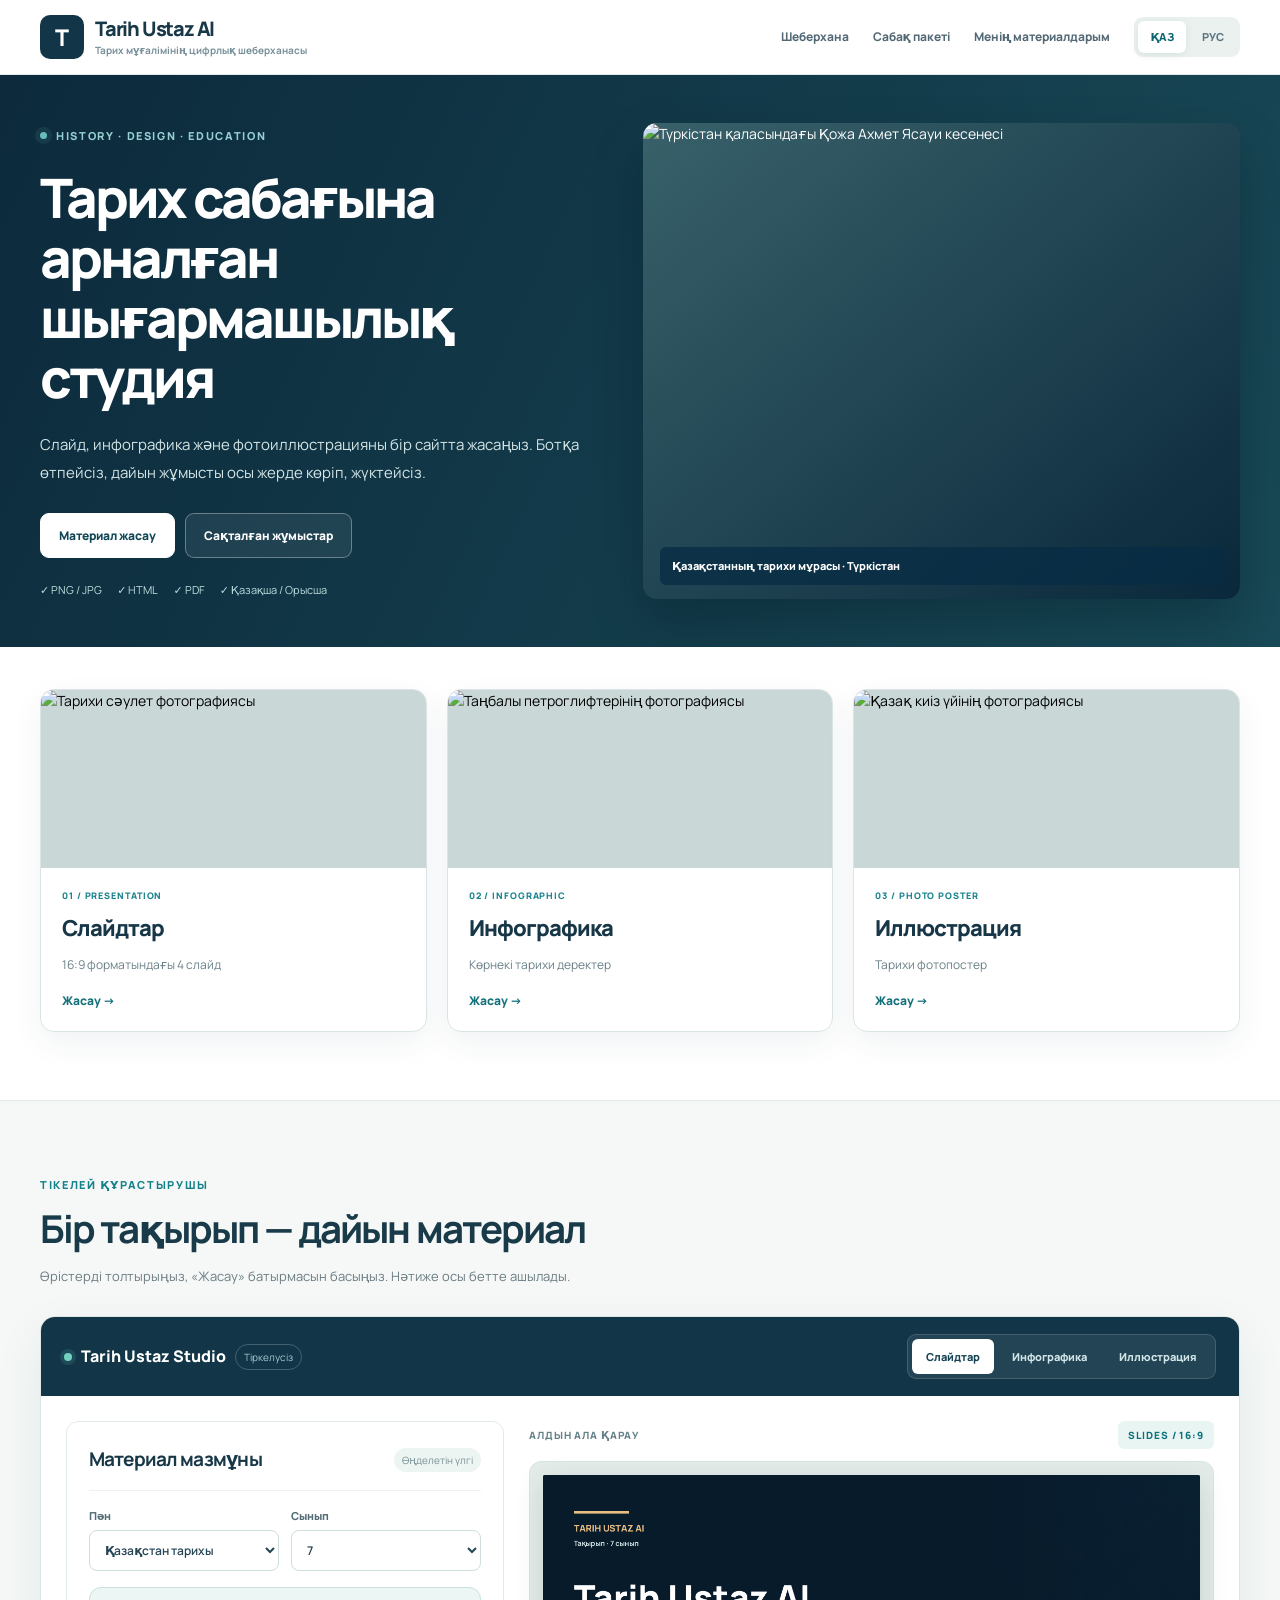
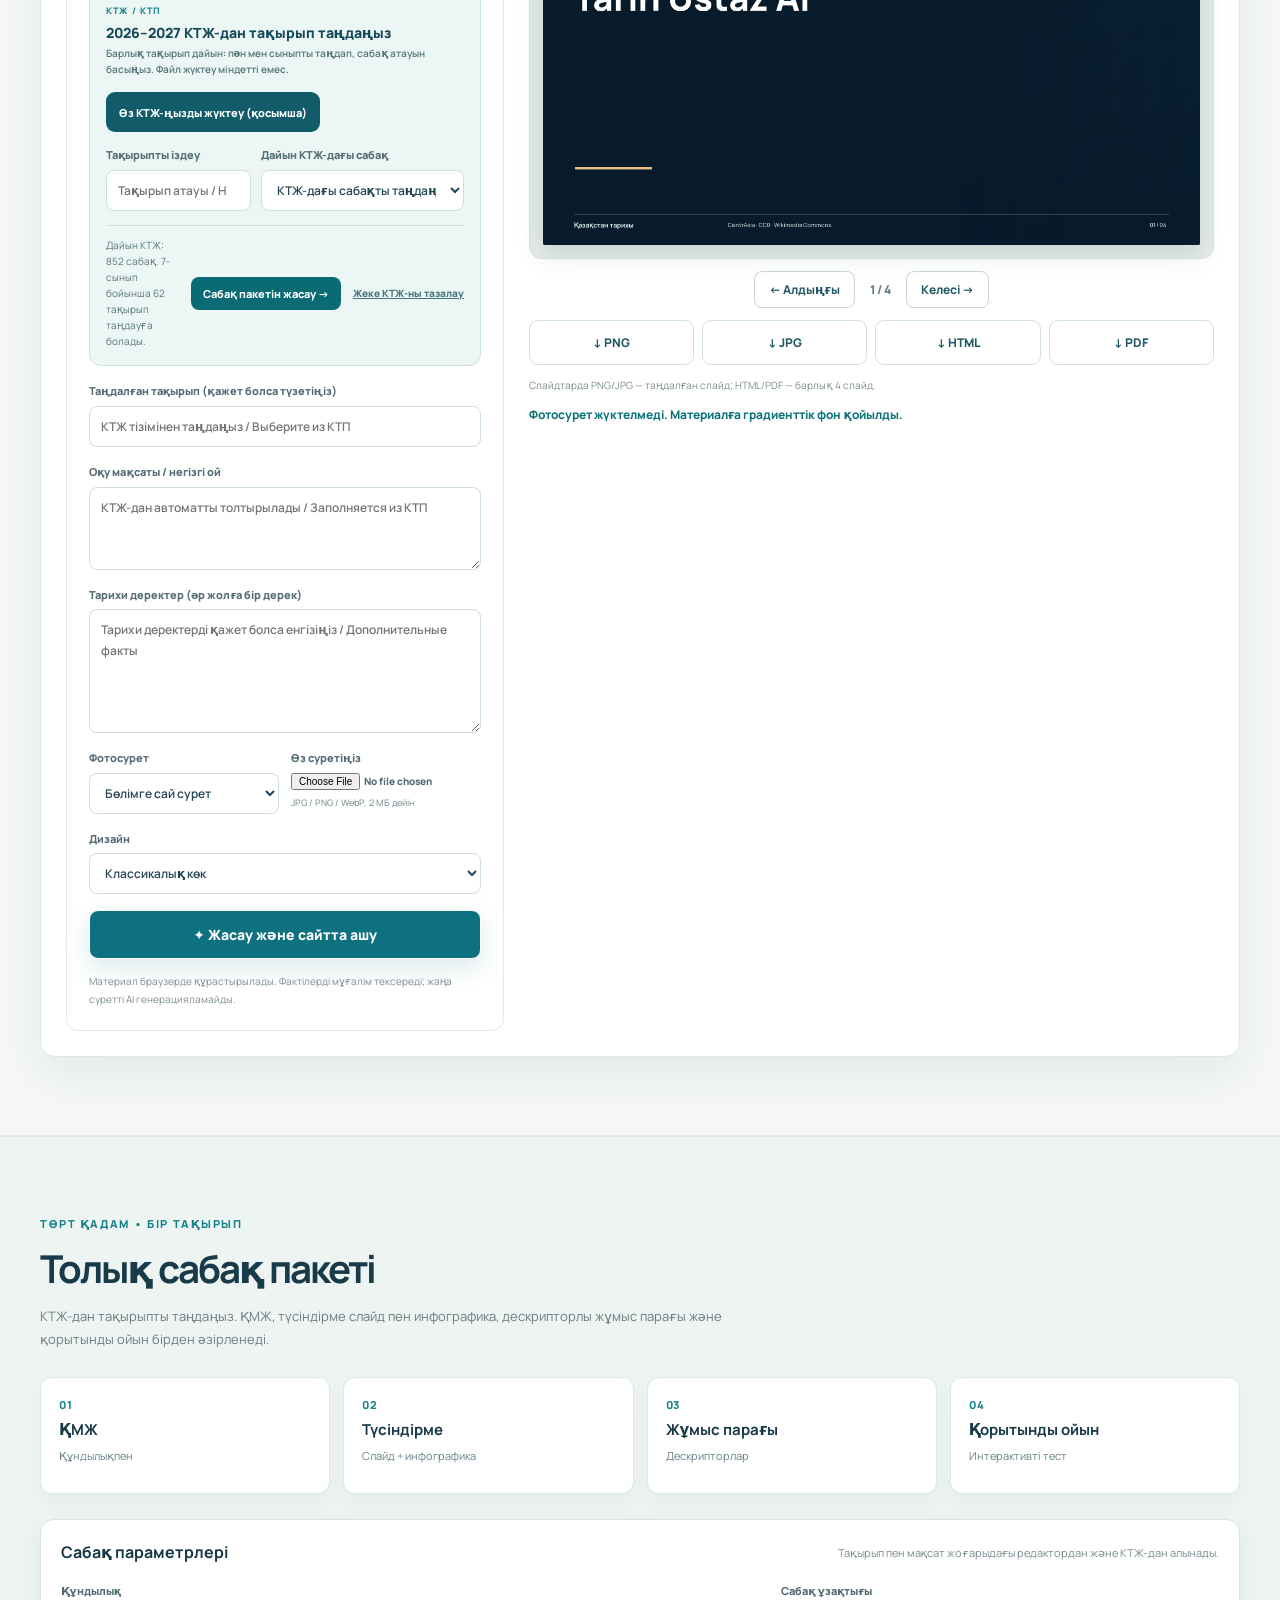
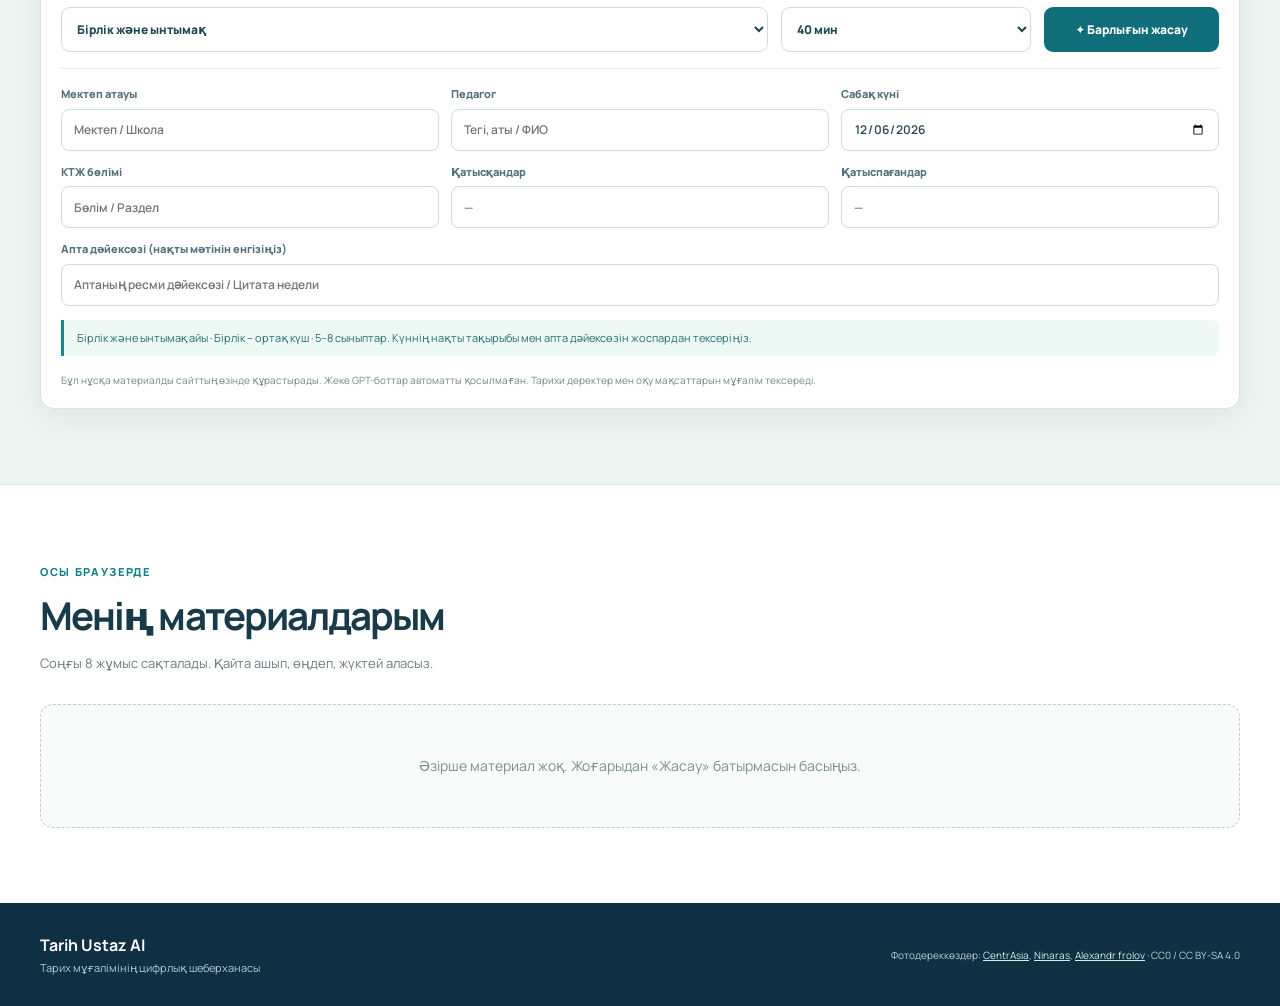
==== index.html @ 3c651a7e "Refresh KTP selector assets and direct lesson package navigation" ====
<!doctype html>
<html lang="kk">
<head>
<meta charset="utf-8">
<meta name="viewport" content="width=device-width, initial-scale=1">
<meta name="theme-color" content="#123448">
<meta name="description" content="Tarih Ustaz AI — тарих мұғаліміне слайд, инфографика және тарихи фотоиллюстрацияны сайтта жасап, PNG, JPG, HTML және PDF форматында сақтауға арналған шеберхана.">
<title>Tarih Ustaz AI | Цифрлық шеберхана</title>
<link rel="stylesheet" href="app.css?v=20261123b"><link rel="stylesheet" href="ktp.css?v=20261123final1"><link rel="stylesheet" href="package.css?v=20261123final1">
<script src="app.js?v=20261123catalog2" defer></script><script src="ktp.js?v=20261123catalog3" defer></script><script src="lesson-package.js?v=20261123final1" defer></script>
</head>
<body>
<header class="site-header">
 <div class="shell header-inner">
  <a href="#home" class="brand" aria-label="Tarih Ustaz AI"><span class="brand-symbol">T</span><span><strong>Tarih Ustaz AI</strong><small data-kk="Тарих мұғалімінің цифрлық шеберханасы" data-ru="Цифровая мастерская учителя истории">Тарих мұғалімінің цифрлық шеберханасы</small></span></a>
  <nav class="main-nav" aria-label="Сайт мәзірі">
   <a href="#studio" data-kk="Шеберхана" data-ru="Мастерская">Шеберхана</a><a href="#lessonPackage" data-kk="Сабақ пакеті" data-ru="Комплект урока">Сабақ пакеті</a>
   <a href="#library" data-kk="Менің материалдарым" data-ru="Мои материалы">Менің материалдарым</a>
  </nav>
  <div class="language-switch" aria-label="Тіл таңдау">
   <button type="button" data-lang="kk" class="active" aria-pressed="true">ҚАЗ</button>
   <button type="button" data-lang="ru" aria-pressed="false">РУС</button>
  </div>
 </div>
</header>
<main id="home">
 <section class="hero">
  <div class="shell hero-layout">
   <div class="hero-copy">
    <span class="eyebrow"><span class="small-dot"></span> HISTORY · DESIGN · EDUCATION</span>
    <h1 data-kk="Тарих сабағына арналған шығармашылық студия" data-ru="Творческая студия для уроков истории">Тарих сабағына арналған шығармашылық студия</h1>
    <p data-kk="Слайд, инфографика және фотоиллюстрацияны бір сайтта жасаңыз. Ботқа өтпейсіз, дайын жұмысты осы жерде көріп, жүктейсіз." data-ru="Создавайте слайды, инфографику и фотоиллюстрации на одном сайте. Без перехода к ботам: предпросмотр и скачивание здесь же.">Слайд, инфографика және фотоиллюстрацияны бір сайтта жасаңыз. Ботқа өтпейсіз, дайын жұмысты осы жерде көріп, жүктейсіз.</p>
    <div class="hero-buttons">
      <a href="#studio" class="button button-primary" data-kk="Материал жасау" data-ru="Создать материал">Материал жасау</a>
      <a href="#library" class="button button-quiet" data-kk="Сақталған жұмыстар" data-ru="Сохранённые работы">Сақталған жұмыстар</a>
    </div>
    <div class="feature-line"><span>✓ PNG / JPG</span><span>✓ HTML</span><span>✓ PDF</span><span data-kk="✓ Қазақша / Орысша" data-ru="✓ Казахский / Русский">✓ Қазақша / Орысша</span></div>
   </div>
   <figure class="hero-photo">
    <img src="https://upload.wikimedia.org/wikipedia/commons/c/ca/Ahmet_yasawi.jpg" alt="Түркістан қаласындағы Қожа Ахмет Ясауи кесенесі" loading="eager">
    <figcaption data-kk="Қазақстанның тарихи мұрасы · Түркістан" data-ru="Историческое наследие Казахстана · Туркестан">Қазақстанның тарихи мұрасы · Түркістан</figcaption>
   </figure>
  </div>
 </section>
 <section class="shell features" aria-label="Құралдар">
  <button class="feature-card" type="button" data-jump="slides">
   <img src="https://upload.wikimedia.org/wikipedia/commons/c/ca/Ahmet_yasawi.jpg" alt="Тарихи сәулет фотографиясы">
   <span class="feature-body"><span class="feature-icon">01 / PRESENTATION</span><strong data-kk="Слайдтар" data-ru="Слайды">Слайдтар</strong><span data-kk="16:9 форматындағы 4 слайд" data-ru="4 слайда формата 16:9">16:9 форматындағы 4 слайд</span><em data-kk="Жасау →" data-ru="Создать →">Жасау →</em></span>
  </button>
  <button class="feature-card" type="button" data-jump="info">
   <img src="https://thumb.wikimedia.org/wikipedia/commons/thumb/6/61/Petroglyphs_in_Tamgaly%2C_Kazakhstan_01.jpg/960px-Petroglyphs_in_Tamgaly%2C_Kazakhstan_01.jpg" alt="Таңбалы петроглифтерінің фотографиясы" loading="lazy">
   <span class="feature-body"><span class="feature-icon">02 / INFOGRAPHIC</span><strong data-kk="Инфографика" data-ru="Инфографика">Инфографика</strong><span data-kk="Көрнекі тарихи деректер" data-ru="Визуализация исторических фактов">Көрнекі тарихи деректер</span><em data-kk="Жасау →" data-ru="Создать →">Жасау →</em></span>
  </button>
  <button class="feature-card" type="button" data-jump="illustration">
   <img src="https://upload.wikimedia.org/wikipedia/commons/f/f7/%D0%9A%D0%B0%D0%B7%D0%B0%D1%85%D1%81%D0%BA%D0%B0%D1%8F_%D1%8E%D1%80%D1%82%D0%B0.jpg" alt="Қазақ киіз үйінің фотографиясы" loading="lazy">
   <span class="feature-body"><span class="feature-icon">03 / PHOTO POSTER</span><strong data-kk="Иллюстрация" data-ru="Иллюстрация">Иллюстрация</strong><span data-kk="Тарихи фотопостер" data-ru="Исторический фотопостер">Тарихи фотопостер</span><em data-kk="Жасау →" data-ru="Создать →">Жасау →</em></span>
  </button>
 </section>
 <section class="studio-section" id="studio">
  <div class="shell">
   <div class="section-intro"><span class="eyebrow dark" data-kk="ТІКЕЛЕЙ ҚҰРАСТЫРУШЫ" data-ru="ВСТРОЕННЫЙ РЕДАКТОР">ТІКЕЛЕЙ ҚҰРАСТЫРУШЫ</span><h2 data-kk="Бір тақырып — дайын материал" data-ru="Одна тема — готовый материал">Бір тақырып — дайын материал</h2><p data-kk="Өрістерді толтырыңыз, «Жасау» батырмасын басыңыз. Нәтиже осы бетте ашылады." data-ru="Заполните поля и нажмите «Создать». Результат откроется на этой странице.">Өрістерді толтырыңыз, «Жасау» батырмасын басыңыз. Нәтиже осы бетте ашылады.</p></div>
   <div class="studio-window">
    <div class="studio-top">
      <div class="studio-top-title"><span class="live-indicator"></span><strong>Tarih Ustaz Studio</strong><span data-kk="Тіркелусіз" data-ru="Без регистрации">Тіркелусіз</span></div>
      <div class="mode-switch" role="tablist" aria-label="Материал түрі">
       <button type="button" role="tab" aria-selected="true" data-mode="slides" data-kk="Слайдтар" data-ru="Слайды">Слайдтар</button>
       <button type="button" role="tab" aria-selected="false" data-mode="info" data-kk="Инфографика" data-ru="Инфографика">Инфографика</button>
       <button type="button" role="tab" aria-selected="false" data-mode="illustration" data-kk="Иллюстрация" data-ru="Иллюстрация">Иллюстрация</button>
      </div>
    </div>
    <div class="studio-body">
      <form id="editorForm" class="editor-fields" novalidate>
       <div class="editor-section-top"><h3 data-kk="Материал мазмұны" data-ru="Содержание материала">Материал мазмұны</h3><span data-kk="Өңделетін үлгі" data-ru="Редактируемый шаблон">Өңделетін үлгі</span></div>
       <div class="field-pair">
        <label><span data-kk="Пән" data-ru="Предмет">Пән</span><select id="subjectInput"><option value="kaz" data-kk="Қазақстан тарихы" data-ru="История Казахстана">Қазақстан тарихы</option><option value="world" data-kk="Дүниежүзі тарихы" data-ru="Всемирная история">Дүниежүзі тарихы</option>
<option value="law" data-kk="Құқық негіздері" data-ru="Основы права">Құқық негіздері</option>
<option value="constitution" data-kk="Конституция негіздері" data-ru="Основы Конституции">Конституция негіздері</option>
<option value="order" data-kk="Заң және тәртіп" data-ru="Закон и порядок">Заң және тәртіп</option></select></label>
        <label><span data-kk="Сынып" data-ru="Класс">Сынып</span><select id="gradeInput"><option>5</option><option>6</option><option selected>7</option><option>8</option><option>9</option><option>10</option><option>11</option></select></label>
       </div>
       <div class="ktp-import" id="ktpImport">
        <div class="ktp-heading">
         <div><span class="ktp-kicker" data-kk="КТЖ / КТП" data-ru="КТП / КТЖ">КТЖ / КТП</span>
         <strong data-kk="2026–2027 КТЖ-дан тақырып таңдаңыз" data-ru="Выберите тему из КТП 2026–2027">2026–2027 КТЖ-дан тақырып таңдаңыз</strong>
         <small data-kk="Барлық тақырып дайын: пән мен сыныпты таңдап, сабақ атауын басыңыз. Файл жүктеу міндетті емес." data-ru="Все темы уже загружены: выберите предмет, класс и урок. Загружать файл не нужно.">Барлық тақырып дайын: пән мен сыныпты таңдап, сабақ атауын басыңыз. Файл жүктеу міндетті емес.</small></div>
         <label class="ktp-file"><span data-kk="Өз КТЖ-ңызды жүктеу (қосымша)" data-ru="Загрузить свой КТП (дополнительно)">Өз КТЖ-ңызды жүктеу (қосымша)</span><input id="ktpFileInput" type="file" accept=".docx,.xlsx,.xls,.csv,.tsv" multiple></label>
        </div>
        <div class="ktp-controls">
         <label><span data-kk="Тақырыпты іздеу" data-ru="Поиск темы">Тақырыпты іздеу</span><input type="search" id="ktpSearch" placeholder="Тақырып атауы / Название темы" autocomplete="off"></label>
         <label><span data-kk="Дайын КТЖ-дағы сабақ" data-ru="Урок из готового КТП">Дайын КТЖ-дағы сабақ</span><select id="ktpTopicSelect" disabled><option data-kk="Сабақтар жүктелуде..." data-ru="Загрузка уроков...">Сабақтар жүктелуде...</option></select></label>
        </div>
        <div class="ktp-foot"><span id="ktpStatus" role="status" aria-live="polite" data-kk="Дайын тақырыптар ашылуда. Өз КТЖ файлын тек қажет болса қосыңыз." data-ru="Загрузка готовых тем. Свой файл КТП добавляйте только при необходимости.">Дайын тақырыптар ашылуда. Өз КТЖ файлын тек қажет болса қосыңыз.</span><a class="ktp-go-package" href="#lessonPackage" data-kk="Сабақ пакетін жасау →" data-ru="Создать комплект урока →">Сабақ пакетін жасау →</a><button type="button" id="ktpClear" class="ktp-clear" data-kk="Жеке КТЖ-ны тазалау" data-ru="Удалить свой КТП">Жеке КТЖ-ны тазалау</button></div>
       </div>
       <label><span data-kk="Таңдалған тақырып (қажет болса түзетіңіз)" data-ru="Выбранная тема (при необходимости измените)">Таңдалған тақырып (қажет болса түзетіңіз)</span><input id="topicInput" maxlength="300" placeholder="КТЖ тізімінен таңдаңыз / Выберите из КТП" required></label>
       
       <label><span data-kk="Оқу мақсаты / негізгі ой" data-ru="Цель урока / основная мысль">Оқу мақсаты / негізгі ой</span><textarea id="goalInput" rows="3" maxlength="1500" placeholder="КТЖ-дан автоматты толтырылады / Заполняется из КТП"></textarea></label>
       <label><span data-kk="Тарихи деректер (әр жолға бір дерек)" data-ru="Исторические факты (по одному в строке)">Тарихи деректер (әр жолға бір дерек)</span><textarea id="factsInput" rows="5" maxlength="1500" placeholder="Тарихи деректерді қажет болса енгізіңіз / Дополнительные факты"></textarea></label>
       <div class="field-pair">
        <label><span data-kk="Фотосурет" data-ru="Фотография">Фотосурет</span><select id="imageSelect"><option value="auto" data-kk="Бөлімге сай сурет" data-ru="По типу материала">Бөлімге сай сурет</option><option value="arch" data-kk="Түркістан кесенесі" data-ru="Мавзолей в Туркестане">Түркістан кесенесі</option><option value="rock" data-kk="Таңбалы петроглифтері" data-ru="Петроглифы Тамгалы">Таңбалы петроглифтері</option><option value="yurt" data-kk="Қазақ киіз үйі" data-ru="Казахская юрта">Қазақ киіз үйі</option></select></label>
        <label class="file-label"><span data-kk="Өз суретіңіз" data-ru="Своё изображение">Өз суретіңіз</span><input id="uploadInput" type="file" accept="image/jpeg,image/png,image/webp" aria-label="Фото жүктеу"><small data-kk="JPG / PNG / WebP, 2 МБ дейін" data-ru="JPG / PNG / WebP, до 2 МБ">JPG / PNG / WebP, 2 МБ дейін</small></label>
       </div>
       <label><span data-kk="Дизайн" data-ru="Оформление">Дизайн</span><select id="themeInput"><option value="navy" data-kk="Классикалық көк" data-ru="Классический синий">Классикалық көк</option><option value="forest" data-kk="Қою жасыл" data-ru="Тёмно-зелёный">Қою жасыл</option><option value="warm" data-kk="Қоңыр-сепия" data-ru="Тёплая сепия">Қоңыр-сепия</option></select></label>
       <button type="submit" class="button button-primary create-button" id="generateBtn" data-kk="✦ Жасау және сайтта ашу" data-ru="✦ Создать и открыть на сайте">✦ Жасау және сайтта ашу</button>
       <p class="editor-hint" data-kk="Материал браузерде құрастырылады. Фактілерді мұғалім тексереді; жаңа суретті AI генерацияламайды." data-ru="Материал создаётся в браузере. Учитель проверяет факты; новые изображения AI не генерируются.">Материал браузерде құрастырылады. Фактілерді мұғалім тексереді; жаңа суретті AI генерацияламайды.</p>
      </form>
      <div class="preview-panel" id="previewPanel">
       <div class="preview-top"><span data-kk="АЛДЫН АЛА ҚАРАУ" data-ru="ПРЕДПРОСМОТР">АЛДЫН АЛА ҚАРАУ</span><span class="preview-type" id="previewType">SLIDES / 16:9</span></div>
       <div class="canvas-shell"><canvas id="previewCanvas" width="1280" height="720" aria-label="Дайын материалдың көрінісі"></canvas><div id="canvasLoading" class="canvas-loading" hidden data-kk="Сурет жүктелуде..." data-ru="Загрузка изображения...">Сурет жүктелуде...</div></div>
       <div class="slide-nav" id="slideNav"><button type="button" id="prevSlide" data-kk="← Алдыңғы" data-ru="← Предыдущий">← Алдыңғы</button><span id="slidePage">1 / 4</span><button type="button" id="nextSlide" data-kk="Келесі →" data-ru="Следующий →">Келесі →</button></div>
       <div class="preview-actions">
        <button type="button" class="button button-secondary" id="pngBtn">↓ PNG</button>
        <button type="button" class="button button-secondary" id="jpgBtn">↓ JPG</button>
        <button type="button" class="button button-secondary" id="htmlBtn">↓ HTML</button>
        <button type="button" class="button button-secondary" id="pdfBtn">↓ PDF</button>
       </div>
       <p class="download-note" data-kk="Слайдтарда PNG/JPG — таңдалған слайд; HTML/PDF — барлық 4 слайд." data-ru="Для слайдов PNG/JPG — текущий слайд; HTML/PDF — все 4 слайда.">Слайдтарда PNG/JPG — таңдалған слайд; HTML/PDF — барлық 4 слайд.</p>
       <p id="status" class="status" role="status" aria-live="polite"></p>
      </div>
    </div>
   </div>
  </div>
 </section>
<section class="lesson-package-section" id="lessonPackage">
 <div class="shell">
  <div class="section-intro">
   <span class="eyebrow dark" data-kk="ТӨРТ ҚАДАМ • БІР ТАҚЫРЫП" data-ru="ЧЕТЫРЕ ШАГА • ОДНА ТЕМА">ТӨРТ ҚАДАМ • БІР ТАҚЫРЫП</span>
   <h2 data-kk="Толық сабақ пакеті" data-ru="Полный комплект урока">Толық сабақ пакеті</h2>
   <p data-kk="КТЖ-дан тақырыпты таңдаңыз. ҚМЖ, түсіндірме слайд пен инфографика, дескрипторлы жұмыс парағы және қорытынды ойын бірден әзірленеді." data-ru="Выберите тему из КТП. КСП, объясняющие слайды и инфографика, рабочий лист с дескрипторами и итоговая игра собираются в один комплект.">КТЖ-дан тақырыпты таңдаңыз. ҚМЖ, түсіндірме слайд пен инфографика, дескрипторлы жұмыс парағы және қорытынды ойын бірден әзірленеді.</p>
  </div>
  <div class="package-steps">
   <div><span>01</span><strong data-kk="ҚМЖ" data-ru="КСП">ҚМЖ</strong><small data-kk="Құндылықпен" data-ru="С ценностями">Құндылықпен</small></div>
   <div><span>02</span><strong data-kk="Түсіндірме" data-ru="Объяснение">Түсіндірме</strong><small data-kk="Слайд + инфографика" data-ru="Слайды + инфографика">Слайд + инфографика</small></div>
   <div><span>03</span><strong data-kk="Жұмыс парағы" data-ru="Рабочий лист">Жұмыс парағы</strong><small data-kk="Дескрипторлар" data-ru="Дескрипторы">Дескрипторлар</small></div>
   <div><span>04</span><strong data-kk="Қорытынды ойын" data-ru="Итоговая игра">Қорытынды ойын</strong><small data-kk="Интерактивті тест" data-ru="Интерактивный тест">Интерактивті тест</small></div>
  </div>
  <div class="package-setup">
   <div class="package-setup-title"><strong data-kk="Сабақ параметрлері" data-ru="Параметры урока">Сабақ параметрлері</strong><span data-kk="Тақырып пен мақсат жоғарыдағы редактордан және КТЖ-дан алынады." data-ru="Тема и цель берутся из редактора и КТП выше.">Тақырып пен мақсат жоғарыдағы редактордан және КТЖ-дан алынады.</span></div>
   <div class="package-controls">
    <label><span data-kk="Құндылық" data-ru="Ценность">Құндылық</span>
     <select id="packageValue">
      <option value="patriot" data-kk="Тәуелсіздік және отаншылдық" data-ru="Независимость и патриотизм">Тәуелсіздік және отаншылдық</option>
      <option value="unity" data-kk="Бірлік және ынтымақ" data-ru="Единство и солидарность">Бірлік және ынтымақ</option>
      <option value="justice" data-kk="Әділдік және жауапкершілік" data-ru="Справедливость и ответственность">Әділдік және жауапкершілік</option>
      <option value="law" data-kk="Заң мен тәртіп" data-ru="Закон и порядок">Заң мен тәртіп</option>
      <option value="work" data-kk="Еңбекқорлық және кәсіби біліктілік" data-ru="Трудолюбие и профессионализм">Еңбекқорлық және кәсіби біліктілік</option>
      <option value="create" data-kk="Жасампаздық және жаңашылдық" data-ru="Созидательность и новаторство">Жасампаздық және жаңашылдық</option>
     </select>
    </label>
    <label><span data-kk="Сабақ ұзақтығы" data-ru="Длительность урока">Сабақ ұзақтығы</span><select id="packageDuration"><option value="40" selected>40 мин</option><option value="45">45 мин</option></select></label>
    <button type="button" class="package-create" id="packageCreate" data-kk="✦ Барлығын жасау" data-ru="✦ Создать весь комплект">✦ Барлығын жасау</button>
   </div>
   <div class="package-meta-grid">
    <label><span data-kk="Мектеп атауы" data-ru="Школа">Мектеп атауы</span><input id="packageSchool" type="text" maxlength="170" placeholder="Мектеп / Школа"></label>
    <label><span data-kk="Педагог" data-ru="Учитель">Педагог</span><input id="packageTeacher" type="text" maxlength="140" placeholder="Тегі, аты / ФИО"></label>
    <label><span data-kk="Сабақ күні" data-ru="Дата урока">Сабақ күні</span><input id="packageDate" type="date"></label>
    <label><span data-kk="КТЖ бөлімі" data-ru="Раздел КТП">КТЖ бөлімі</span><input id="packageSection" type="text" maxlength="220" placeholder="Бөлім / Раздел"></label>
    <label><span data-kk="Қатысқандар" data-ru="Присутствуют">Қатысқандар</span><input id="packagePresent" type="number" min="0" max="60" placeholder="—"></label>
    <label><span data-kk="Қатыспағандар" data-ru="Отсутствуют">Қатыспағандар</span><input id="packageAbsent" type="number" min="0" max="60" placeholder="—"></label>
    <label class="meta-wide"><span data-kk="Апта дәйексөзі (нақты мәтінін енгізіңіз)" data-ru="Цитата недели (введите точный текст)">Апта дәйексөзі (нақты мәтінін енгізіңіз)</span><input id="packageQuote" type="text" maxlength="250" placeholder="Аптаның ресми дәйексөзі / Цитата недели"></label>
  </div>
  <p class="package-value-hint" id="packageValueHint" aria-live="polite"></p>
  <div class="package-progress" id="packageProgress" role="status" aria-live="polite" hidden><span class="package-spinner" aria-hidden="true"></span><strong id="packageProgressText" data-kk="Өңделуде..." data-ru="Обрабатывается...">Өңделуде...</strong></div>
   <p class="package-disclaimer" data-kk="Бұл нұсқа материалды сайттың өзінде құрастырады. Жеке GPT-боттар автоматты қосылмаған. Тарихи деректер мен оқу мақсаттарын мұғалім тексереді." data-ru="Эта версия формирует материалы на сайте. Личные GPT-боты автоматически не подключены. Исторические факты и цели обучения проверяет учитель.">Бұл нұсқа материалды сайттың өзінде құрастырады. Жеке GPT-боттар автоматты қосылмаған. Тарихи деректер мен оқу мақсаттарын мұғалім тексереді.</p>
  </div>
  <div id="packageResult" class="package-result" hidden>
   <div class="package-result-head"><div><span class="eyebrow dark" data-kk="ДАЙЫН ПАКЕТ" data-ru="ГОТОВЫЙ КОМПЛЕКТ">ДАЙЫН ПАКЕТ</span><h3 id="packageTitle">Сабақ пакеті</h3></div><div class="package-result-actions">
    <button type="button" id="packageCopyAll" data-kk="Барлығын көшіру" data-ru="Копировать всё">Барлығын көшіру</button>
    <button type="button" id="packageDownload" class="package-download" data-kk="↓ HTML жүктеу" data-ru="↓ Скачать HTML">↓ HTML жүктеу</button>
    <button type="button" id="packagePrint" data-kk="PDF / Басып шығару" data-ru="PDF / Печать">PDF / Басып шығару</button>
   </div></div>
   <nav class="package-tabs" aria-label="Сабақ кезеңдері">
    <button type="button" data-package-tab="qmj" class="active" aria-selected="true">01 · ҚМЖ</button>
    <button type="button" data-package-tab="explain" aria-selected="false" data-kk="02 · Түсіндірме" data-ru="02 · Объяснение">02 · Түсіндірме</button>
    <button type="button" data-package-tab="sheet" aria-selected="false" data-kk="03 · Жұмыс парағы" data-ru="03 · Рабочий лист">03 · Жұмыс парағы</button>
    <button type="button" data-package-tab="game" aria-selected="false" data-kk="04 · Ойын" data-ru="04 · Игра">04 · Ойын</button>
   </nav>
   <div id="packageOutput" class="package-output"></div>
   <div class="package-bottom"><button type="button" id="packageCopySection" data-kk="Осы бөлімді көшіру" data-ru="Копировать раздел">Осы бөлімді көшіру</button><span id="packageNotice" aria-live="polite"></span></div>
  </div>
 </div>
</section>
 <section id="library" class="library-section">
  <div class="shell"><div class="section-intro"><span class="eyebrow dark" data-kk="ОСЫ БРАУЗЕРДЕ" data-ru="В ЭТОМ БРАУЗЕРЕ">ОСЫ БРАУЗЕРДЕ</span><h2 data-kk="Менің материалдарым" data-ru="Мои материалы">Менің материалдарым</h2><p data-kk="Соңғы 8 жұмыс сақталады. Қайта ашып, өңдеп, жүктей аласыз." data-ru="Хранятся последние 8 работ. Можно открыть, изменить и скачать.">Соңғы 8 жұмыс сақталады. Қайта ашып, өңдеп, жүктей аласыз.</p></div><div class="library-grid" id="libraryGrid"></div></div>
 </section>
</main>
<footer class="site-footer"><div class="shell footer-inner"><span><strong>Tarih Ustaz AI</strong><small data-kk="Тарих мұғалімінің цифрлық шеберханасы" data-ru="Цифровая мастерская учителя истории">Тарих мұғалімінің цифрлық шеберханасы</small></span><span class="footer-source"><span data-kk="Фотодереккөздер:" data-ru="Источники фотографий:">Фотодереккөздер:</span> <a href="https://commons.wikimedia.org/wiki/File:Ahmet_yasawi.jpg" target="_blank" rel="noopener noreferrer">CentrAsia</a>, <a href="https://commons.wikimedia.org/wiki/File:Petroglyphs_in_Tamgaly,_Kazakhstan_01.jpg" target="_blank" rel="noopener noreferrer">Ninaras</a>, <a href="https://commons.wikimedia.org/wiki/File:%D0%9A%D0%B0%D0%B7%D0%B0%D1%85%D1%81%D0%BA%D0%B0%D1%8F_%D1%8E%D1%80%D1%82%D0%B0.jpg" target="_blank" rel="noopener noreferrer">Alexandr frolov</a> · CC0 / CC BY-SA 4.0</span></div></footer>
<dialog class="view-modal" id="viewModal" aria-label="Дайын материал">
 <div class="modal-header"><strong id="modalTitle">Материал дайын</strong><div class="modal-head-actions"><button type="button" id="modalPng" class="modal-action">↓ PNG</button><button type="button" id="modalHtml" class="modal-action">↓ HTML</button><button type="button" id="modalClose" class="modal-close" aria-label="Жабу">✕</button></div></div>
 <div class="modal-preview"><canvas id="modalCanvas" width="1280" height="720"></canvas></div>
 <div id="modalSlideNav" class="modal-slide-nav"><button type="button" id="modalPrev">←</button><span id="modalSlideNumber">1 / 4</span><button type="button" id="modalNext">→</button></div>
</dialog>
</body></html>
---- app.css ----
@import url('https://fonts.googleapis.com/css2?family=Manrope:wght@400;500;600;700;800&display=swap');
:root{--navy:#123648;--deep:#0e2c3c;--teal:#0d707a;--ink:#183848;--muted:#60727b;--line:#dce5e5;--pale:#f5f8f7}
*{box-sizing:border-box}
html{scroll-behavior:smooth;scroll-padding-top:88px}
body{margin:0;background:#fff;color:var(--ink);font:14px/1.6 Manrope,"Segoe UI",system-ui,sans-serif}
button,input,textarea,select{font:inherit}
button{cursor:pointer}
button:disabled{opacity:.55;cursor:not-allowed}
a{color:inherit;text-decoration:none}
button:focus-visible,a:focus-visible,input:focus-visible,select:focus-visible,textarea:focus-visible{outline:3px solid #2ea9a9;outline-offset:3px}
.shell{width:min(1200px,calc(100% - 48px));margin-inline:auto}
.site-header{position:sticky;top:0;z-index:20;background:#ffffffef;backdrop-filter:blur(16px);border-bottom:1px solid #e2e9e8}
.header-inner{min-height:74px;display:flex;align-items:center;gap:24px}
.brand{display:flex;align-items:center;gap:11px;margin-right:auto;min-width:0}
.brand-symbol{width:44px;height:44px;border-radius:10px;background:var(--navy);display:grid;place-items:center;font-size:23px;font-weight:800;color:#fff}
.brand strong{font-size:20px;font-weight:800;letter-spacing:-.06em;line-height:1.1;display:block}
.brand small{font-size:10px;color:#78909a;font-weight:700;display:block;line-height:1.3;margin-top:4px}
.main-nav{display:flex;gap:24px;align-items:center}
.main-nav a{font-weight:750;font-size:12px;color:#526975}
.main-nav a:hover{color:#057783}
.language-switch{display:flex;gap:4px;background:#eaf1ef;border-radius:9px;padding:4px}
.language-switch button{border:0;background:none;color:#5b7480;padding:7px 12px;font-size:11px;font-weight:800;border-radius:6px}
.language-switch button.active{background:#fff;color:#0e6572;box-shadow:0 2px 10px #102e3e12}
.hero{background:linear-gradient(115deg,#0c2a3c,#194a57);color:white;overflow:hidden}
.hero-layout{min-height:465px;padding:48px 0;display:grid;grid-template-columns:.96fr 1.04fr;gap:52px;align-items:center}
.eyebrow{display:inline-flex;gap:9px;align-items:center;color:#96d0d3;font-size:11px;font-weight:850;letter-spacing:.15em}
.eyebrow.dark{color:#14818a}
.small-dot{height:7px;width:7px;border-radius:100%;background:#68bfb9;box-shadow:0 0 0 5px #68bfb91a}
.hero h1{font-size:clamp(38px,4.25vw,60px);font-weight:800;line-height:1.1;letter-spacing:-.055em;max-width:650px;margin:23px 0}
.hero p{color:#d3e5e6;font-size:15px;line-height:1.85;max-width:540px}
.hero-buttons{display:flex;gap:10px;flex-wrap:wrap;margin-top:27px}
.button{border:1px solid transparent;border-radius:9px;padding:12px 18px;display:inline-flex;justify-content:center;align-items:center;font-weight:800;font-size:12px;min-height:43px;transition:background .2s,transform .2s}
.button:hover{transform:translateY(-1px)}
.button-primary{background:#fff;color:#114655;border-color:#fff}
.button-primary:hover{background:#e1f0ee}
.button-quiet{background:#ffffff12;color:#fff;border-color:#ffffff55}
.button-quiet:hover{background:#ffffff25}
.button-secondary{background:#fff;border-color:#d0e1df;color:#245868}
.button-secondary:hover{background:#e8f4f2}
.feature-line{display:flex;gap:15px;flex-wrap:wrap;color:#bcdddd;font-size:11px;margin-top:23px}
.hero-photo{position:relative;align-self:stretch;min-height:320px;margin:0;overflow:hidden;border-radius:14px;box-shadow:0 25px 50px #03182555;background:linear-gradient(140deg,#38616a,#0a283b)}
.hero-photo img{width:100%;height:100%;object-fit:cover;display:block;position:absolute;inset:0}
.hero-photo figcaption{position:absolute;bottom:14px;left:17px;right:17px;color:#fff;font-size:11px;font-weight:800;background:#072d44bf;backdrop-filter:blur(7px);padding:10px 12px;border-radius:6px}
.features{display:grid;grid-template-columns:repeat(3,minmax(0,1fr));gap:20px;padding:42px 0 68px}
.feature-card{text-align:left;background:#fff;border:1px solid var(--line);border-radius:14px;box-shadow:0 11px 30px #143b4910;overflow:hidden;padding:0;transition:transform .2s,box-shadow .2s;display:flex;flex-direction:column}
.feature-card:hover{transform:translateY(-4px);box-shadow:0 20px 45px #143b4923}
.feature-card img{width:100%;height:178px;object-fit:cover;background:#c9d7d7}
.feature-body{display:flex;flex-direction:column;padding:21px;gap:8px;flex:1}
.feature-icon{font-size:9px;font-weight:800;color:#16818d;letter-spacing:.1em}
.feature-body strong{font-size:22px;letter-spacing:-.045em;font-weight:800;color:#173647}
.feature-body>span:not(.feature-icon){font-size:12px;color:#6a8088}
.feature-body em{font-size:12px;color:#14717c;font-style:normal;font-weight:850;margin-top:9px}
.studio-section{background:var(--pale);padding:72px 0 78px;border-block:1px solid #e4eae8}
.section-intro h2{font-size:clamp(29px,3vw,42px);letter-spacing:-.05em;line-height:1.2;margin:11px 0;color:#193a49}
.section-intro p{color:#6c7c83;font-size:13px;line-height:1.8;max-width:710px}
.studio-window{margin-top:27px;background:#fff;border-radius:15px;border:1px solid #dce7e5;overflow:hidden;box-shadow:0 19px 50px #102f3e14}
.studio-top{background:var(--navy);padding:17px 23px;display:flex;align-items:center;justify-content:space-between;gap:20px;flex-wrap:wrap}
.studio-top-title{display:flex;align-items:center;gap:9px;color:#fff}
.studio-top-title strong{font-size:16px;font-weight:800}
.studio-top-title>span:last-child{color:#a5cbd1;font-size:10px;border:1px solid #ffffff35;padding:4px 8px;border-radius:40px}
.live-indicator{width:8px;height:8px;border-radius:50%;background:#72d1bf;box-shadow:0 0 0 4px #72d1bf22}
.mode-switch{display:flex;background:#ffffff13;border:1px solid #ffffff26;padding:4px;border-radius:9px;gap:4px}
.mode-switch button{border:0;background:transparent;color:#d1e5e6;border-radius:6px;font-size:11px;font-weight:800;padding:9px 14px}
.mode-switch button[aria-selected=true]{background:#fff;color:#174556}
.studio-body{display:grid;grid-template-columns:minmax(320px,.78fr) minmax(0,1.22fr);gap:25px;padding:25px}
.editor-fields{background:#fff;border:1px solid #e2eae7;border-radius:12px;padding:22px;display:flex;flex-direction:column;gap:16px}
.editor-section-top{display:flex;align-items:center;justify-content:space-between;gap:10px;border-bottom:1px solid #edf1f0;padding-bottom:15px}
.editor-section-top h3{margin:0;font-size:19px;letter-spacing:-.045em}
.editor-section-top>span{color:#799095;font-size:10px;background:#edf5f3;padding:4px 8px;border-radius:50px}
.editor-fields label{display:flex;flex-direction:column;gap:6px;color:#536c75;font-size:11px;font-weight:800;min-width:0}
.editor-fields input:not([type=file]),.editor-fields select,.editor-fields textarea{width:100%;border:1px solid #cedddd;border-radius:8px;background:white;padding:10px 11px;color:#244555;font-size:12px;font-weight:600}
.editor-fields textarea{resize:vertical;min-height:70px;line-height:1.7}
.editor-fields input:focus,.editor-fields select:focus,.editor-fields textarea:focus{border-color:#18838b}
.field-pair{display:grid;grid-template-columns:1fr 1fr;gap:12px}
.file-label input[type=file]{font-size:10px;color:#4e6b73;width:100%;max-width:100%;overflow:hidden}
.file-label small{font-size:9px;color:#87969b;font-weight:500}
.create-button{background:#0e7180;color:white;width:100%;font-size:14px;min-height:49px;box-shadow:0 9px 24px #0c727527}
.create-button:hover{background:#095766}
.editor-hint{font-size:10px;color:#7b8e93;line-height:1.75;margin:-2px 0 0}
.preview-panel{min-width:0;display:flex;flex-direction:column;gap:12px}
.preview-top{display:flex;justify-content:space-between;gap:15px;align-items:center;font-size:10px;color:#64818a;font-weight:800;letter-spacing:.09em}
.preview-type{color:#0b717c;background:#e9f5f2;padding:6px 10px;border-radius:6px}
.canvas-shell{background:#e4ece9;padding:13px;border:1px solid #d8e5e1;border-radius:12px;position:relative;min-height:260px;display:grid;place-items:center}
.canvas-shell canvas{display:block;width:100%;height:auto;max-height:590px;object-fit:contain;box-shadow:0 8px 28px #0d354125;background:#153749;border-radius:2px}
.canvas-loading{position:absolute;inset:0;display:grid;place-items:center;background:#f7fbfbea;font-size:12px;color:#245c67}
.canvas-loading[hidden]{display:none}
.slide-nav{display:flex;align-items:center;justify-content:center;gap:15px}
.slide-nav[hidden]{display:none}
.slide-nav button{border:1px solid #c6d9d8;background:#fff;color:#245867;border-radius:8px;font-size:12px;font-weight:750;padding:8px 14px}
.slide-nav span{color:#627c83;font-size:12px;font-weight:800}
.preview-actions{display:grid;grid-template-columns:repeat(4,1fr);gap:8px}
.download-note{color:#7c8c90;font-size:10px;margin:0;line-height:1.6}
.status{min-height:19px;color:#0b7279;font-size:12px;font-weight:750;margin:0}
.library-section{padding:75px 0;background:#fff}
.library-grid{display:grid;grid-template-columns:repeat(4,minmax(0,1fr));gap:15px;margin-top:28px}
.empty-state{grid-column:1/-1;border:1px dashed #b9d0ce;border-radius:13px;color:#7b9094;padding:50px;text-align:center;background:#f8fbfa}
.library-card{border:1px solid #dce6e3;border-radius:12px;overflow:hidden;background:#fff;box-shadow:0 9px 22px #123b4611}
.library-thumb{height:139px;width:100%;object-fit:cover;background:#d8e4e2;display:block}
.library-content{padding:15px}
.library-type{font-size:10px;text-transform:uppercase;letter-spacing:.09em;color:#13808a;font-weight:800}
.library-card h3{font-size:13px;line-height:1.4;letter-spacing:-.01em;margin:8px 0;overflow-wrap:anywhere}
.library-card p{font-size:10px;color:#70848c;margin:0 0 12px}
.library-actions{display:flex;gap:5px;flex-wrap:wrap}
.library-actions button{background:white;border:1px solid #cedfdd;padding:8px 10px;border-radius:7px;color:#2a5863;font-size:11px;font-weight:800}
.library-actions button:first-child{background:#0f6877;color:#fff;border-color:#0f6877}
.library-actions button:last-child{color:#a25554}
.site-footer{background:#0e3042;color:white;padding:30px 0}
.footer-inner{display:flex;justify-content:space-between;gap:30px;align-items:center;flex-wrap:wrap}
.footer-inner strong{font-size:16px;display:block}
.footer-inner small{font-size:11px;color:#b3cbd0;display:block}
.footer-source{font-size:10px;color:#bdd0d5;max-width:650px}
.footer-source a{color:#d6eaeb;text-decoration:underline}
.view-modal{width:min(1120px,96vw);height:min(91vh,900px);padding:0;border:1px solid #c9ddda;border-radius:13px;box-shadow:0 35px 110px #05172599;overflow:hidden;background:#eff5f3;color:#193c4d;max-width:none;max-height:none;margin:auto}
.view-modal::backdrop{background:#071f30e8;backdrop-filter:blur(6px)}
.modal-header{min-height:64px;background:#fff;display:flex;justify-content:space-between;align-items:center;gap:15px;padding:12px 19px;border-bottom:1px solid #d8e5e3}
.modal-header strong{font-size:14px;line-height:1.35}
.modal-head-actions{display:flex;align-items:center;gap:7px}
.modal-action,.modal-close{border:1px solid #cbded9;border-radius:8px;background:#fff;color:#185b65;font-weight:800;padding:9px 13px;font-size:11px}
.modal-close{background:#eef4f3;width:36px;height:36px;padding:0}
.modal-preview{height:calc(100% - 115px);padding:16px;display:flex;align-items:center;justify-content:center;overflow:auto}
.modal-preview canvas{display:block;width:auto;height:auto;max-width:100%;max-height:100%;object-fit:contain;box-shadow:0 12px 48px #0d34443b;background:#123648}
.modal-slide-nav{height:51px;display:flex;justify-content:center;align-items:center;gap:20px;border-top:1px solid #dce8e5;background:#fff}
.modal-slide-nav button{border:1px solid #c7d9d7;background:white;border-radius:6px;padding:5px 17px;font-weight:800}
.modal-slide-nav[hidden]{display:none}
.modal-slide-nav span{font-size:11px;color:#64818b;font-weight:800}
@media(max-width:1020px){.hero-layout{grid-template-columns:1fr 1fr;gap:25px}.studio-body{grid-template-columns:1fr}.editor-fields{display:grid;grid-template-columns:1fr 1fr;align-items:start}.editor-section-top,.create-button,.editor-hint{grid-column:1/-1}.library-grid{grid-template-columns:repeat(2,minmax(0,1fr))}}
@media(max-width:700px){.header-inner{min-height:68px;flex-wrap:wrap;padding-block:10px}.main-nav{order:3;width:100%;justify-content:center;gap:20px}.main-nav a{font-size:11px}.brand strong{font-size:18px}.brand small{font-size:9px}.hero-layout{grid-template-columns:1fr;gap:30px;padding:44px 0 60px}.hero-photo{height:270px;min-height:0}.hero h1{font-size:clamp(33px,10vw,47px)}.features{grid-template-columns:1fr;gap:12px;padding:25px 0 45px}.feature-card{display:grid;grid-template-columns:130px 1fr}.feature-card img{height:100%;min-height:155px}.feature-body{padding:15px}.feature-body strong{font-size:19px}.studio-section{padding:52px 0}.studio-top{padding:16px}.mode-switch{width:100%;display:grid;grid-template-columns:repeat(3,1fr)}.mode-switch button{padding:9px 5px}.studio-body{padding:12px}.editor-fields{display:flex;padding:16px}.field-pair{grid-template-columns:1fr 1fr}.preview-actions{grid-template-columns:1fr 1fr}.canvas-shell{padding:7px;min-height:150px}.library-grid{grid-template-columns:1fr}.view-modal{width:98vw;height:96vh}.modal-header{padding:10px;gap:5px}.modal-header strong{font-size:11px}.modal-action{font-size:10px;padding:7px}.modal-preview{padding:7px}.shell{width:calc(100% - 24px)}}
@media print{.site-header,.hero,.features,.studio-section,.library-section,.site-footer,.view-modal{display:none!important}}
---- ktp.css ----
.ktp-import{background:#ecf6f5;border:1px solid #c9e1dc;border-radius:12px;padding:16px;display:flex;flex-direction:column;gap:14px}
.ktp-heading{display:flex;justify-content:space-between;align-items:center;gap:15px;flex-wrap:wrap}
.ktp-heading>div{display:flex;flex-direction:column;gap:4px;flex:1;min-width:200px}
.ktp-heading strong{font-size:14px;font-weight:850;color:#164958;line-height:1.4}
.ktp-heading small{font-size:10px;color:#557579;font-weight:600;line-height:1.55}
.ktp-kicker{font-size:9px;letter-spacing:.13em;font-weight:900;color:#16878c}
.editor-fields label.ktp-file{position:relative;display:flex;justify-content:center;align-items:center;flex-direction:row;cursor:pointer;color:white;font-size:11px;font-weight:800;background:#125c69;border-radius:9px;padding:11px 13px;min-height:40px}
.ktp-file>span{color:#fff!important;font-size:11px!important}
.ktp-file input{position:absolute;inset:0;opacity:0;cursor:pointer;width:100%;font-size:0}
.ktp-file:focus-within{outline:3px solid #2aa4a0;outline-offset:2px}
.ktp-controls{display:grid;grid-template-columns:1fr 1.4fr;gap:10px}
.ktp-controls label{min-width:0}
.ktp-controls select:disabled{background:#f5f9f8;color:#7c969a}
.ktp-foot{display:flex;justify-content:space-between;align-items:flex-start;gap:12px;border-top:1px solid #cee3df;padding-top:11px}
.ktp-foot>span{font-size:10px;color:#58767a;line-height:1.6;flex:1}
.ktp-foot .ktp-clear{border:0;background:none;color:#47777c;font-size:10px;font-weight:800;padding:4px 0;text-decoration:underline}
.ktp-foot .ktp-clear:hover{color:#0d5159}
@media(max-width:700px){.ktp-import{padding:12px}.ktp-controls{grid-template-columns:1fr}.ktp-file{width:100%}.ktp-foot{flex-direction:column}}

.ktp-foot{flex-wrap:wrap;align-items:center}
.ktp-go-package{display:inline-flex;align-items:center;justify-content:center;padding:9px 12px;border-radius:8px;background:#0b6b75;color:#fff!important;font:800 11px Manrope,Arial,sans-serif;text-decoration:none;white-space:nowrap}
.ktp-go-package:hover{background:#064f5a}
@media(max-width:700px){.ktp-go-package{width:100%}}
---- package.css ----
.lesson-package-section{background:#edf4f2;padding:75px 0;border-top:1px solid #dceae6;border-bottom:1px solid #dceae6}
.package-steps{display:grid;grid-template-columns:repeat(4,1fr);gap:13px;margin:25px 0}
.package-steps>div{background:white;border:1px solid #dce8e5;border-radius:12px;padding:18px;display:flex;gap:5px;flex-direction:column;min-height:117px;box-shadow:0 9px 22px #103b4d09}
.package-steps span{font-size:11px;letter-spacing:.09em;font-weight:850;color:#16838b}
.package-steps strong{font-size:15px;color:#173948}
.package-steps small{font-size:11px;color:#658288}
.package-setup,.package-result{border:1px solid #d7e4e1;background:white;border-radius:14px;box-shadow:0 11px 30px #153b4810}
.package-setup{padding:20px}
.package-setup-title{display:flex;justify-content:space-between;gap:15px;align-items:center;flex-wrap:wrap;margin-bottom:17px}
.package-setup-title strong{font-size:16px;color:#173747}
.package-setup-title span{font-size:11px;color:#778b8e}
.package-controls{display:grid;grid-template-columns:minmax(230px,1.7fr) minmax(145px,.6fr) auto;gap:13px;align-items:end}
.package-controls label{display:flex;flex-direction:column;gap:7px;color:#516a71;font-size:11px;font-weight:800}
.package-controls select{height:45px;width:100%;max-width:100%;border:1px solid #cfddda;border-radius:9px;background:white;color:#214451;padding:9px 11px;font-size:12px}
.package-create{height:45px;min-width:175px;border:0;background:#106e7a;color:#fff;padding:10px 19px;font-size:12px;font-weight:850;border-radius:9px}
.package-create:hover{background:#0a5261}
.package-create:disabled{opacity:.6;cursor:wait}
.package-disclaimer{font-size:10px;color:#71878b;margin:16px 0 0}
.package-progress{display:flex;align-items:center;gap:10px;padding:13px 14px;margin-top:15px;background:#e9f5f2;border:1px solid #cbe3df;border-radius:8px;color:#12636a;font-size:12px}
.package-progress[hidden]{display:none}
.package-spinner{height:15px;width:15px;border:2px solid #d0e9e5;border-top-color:#0b727b;border-radius:50%;animation:ktp-spin .7s linear infinite}
@keyframes ktp-spin{to{transform:rotate(360deg)}}
.package-result{margin-top:19px;overflow:hidden}
.package-result[hidden]{display:none}
.package-result-head{padding:18px 20px;display:flex;align-items:center;justify-content:space-between;gap:13px;flex-wrap:wrap}
.package-result-head h3{font-size:18px;line-height:1.4;margin:7px 0 0;color:#1a394a}
.package-result-actions{display:flex;gap:8px;flex-wrap:wrap}
.package-result-actions button,.package-bottom button{border:1px solid #c8dcd8;border-radius:8px;background:white;color:#225b66;font-weight:800;font-size:11px;padding:10px 13px}
.package-result-actions .package-download{background:#0c6975;color:white;border-color:#0c6975}
.package-tabs{display:grid;grid-template-columns:repeat(4,1fr);padding:0 18px;gap:6px;background:#f7faf9;border-block:1px solid #e0eae7}
.package-tabs button{background:none;border:0;padding:16px 7px;color:#607b82;font-weight:850;font-size:12px;border-bottom:3px solid transparent}
.package-tabs button.active,.package-tabs button[aria-selected=true]{color:#136b75;border-color:#136b75}
.package-output{padding:22px;min-height:320px;background:#fff}
.package-bottom{display:flex;justify-content:space-between;align-items:center;gap:10px;flex-wrap:wrap;border-top:1px solid #e1e9e7;padding:13px 20px}
.package-bottom span{color:#167780;font-size:11px}
.lesson-document{font-family:Manrope,Arial,sans-serif;color:#243b4a;font-size:13px;line-height:1.6}
.lesson-document h2{font-size:21px;color:#173d4d;letter-spacing:-.02em}
.lesson-document h3{font-size:16px;color:#205267;margin:15px 0 9px}
.lesson-document p{margin:9px 0}
.lesson-document table{width:100%;border-collapse:collapse;table-layout:auto;margin:16px 0;font-size:12px}
.lesson-document th,.lesson-document td{border:1px solid #c4d6d4;padding:9px 10px;text-align:left;vertical-align:top;overflow-wrap:anywhere}
.lesson-document th{background:#e8f2f0;color:#163e4c}
.lesson-document .lesson-muted{font-size:11px;color:#789099}
.lesson-document .lesson-chip{display:inline-flex;background:#e8f5f2;color:#216c71;padding:5px 9px;margin:5px 0;border-radius:7px;font-weight:800;font-size:11px}
.lesson-document .lesson-edit-note{color:#4e8589;font-size:10px;margin-bottom:14px}
.lesson-document [contenteditable=true]{outline:1px dashed #c0dcd9;border-radius:4px;padding:2px;min-height:18px}
.lesson-document [contenteditable=true]:focus{outline:2px solid #0e9f9d}
.lesson-document .lesson-photo{width:100%;max-height:260px;object-fit:cover;border-radius:9px;margin:11px 0;display:block}
.lesson-slide-set{display:grid;grid-template-columns:1fr 1fr;gap:13px}
.lesson-slide-card{background:#163f51;border-radius:12px;padding:19px;min-height:210px;color:white;position:relative;overflow:hidden}
.lesson-slide-card img{width:100%;height:110px;object-fit:cover;border-radius:8px;display:block;margin-bottom:12px}
.lesson-slide-card h3{font-size:16px;color:#fff;line-height:1.3}
.lesson-slide-card p{font-size:12px;color:#dcecee}
.lesson-slide-card .slide-number{color:#8bd5d1;font-size:10px;letter-spacing:.12em;font-weight:850}
.lesson-infocard{border:1px solid #d6e4e1;background:#f3f9f7;border-radius:11px;padding:15px;margin-top:16px}
.lesson-fact-grid{display:grid;grid-template-columns:repeat(2,1fr);gap:9px;margin-top:13px}
.lesson-fact-grid>div{background:white;border:1px solid #dce7e4;border-radius:8px;padding:11px;font-size:12px}
.lesson-fact-grid b{color:#18818a;display:block}
.lesson-task{border:1px solid #d9e6e3;border-radius:10px;margin:14px 0;padding:15px;background:#fbfdfc}
.lesson-task h3{margin:0 0 8px}
.lesson-task ul{padding-left:20px}
.lesson-answer-lines{border-bottom:1px dashed #b5c9c6;min-height:35px;margin-top:13px}
.lesson-game{border:1px solid #cbdeda;border-radius:12px;padding:25px;background:linear-gradient(150deg,#0e3547,#205d65);color:white;max-width:810px;margin:auto}
.lesson-game h3{color:white;font-size:23px}
.lesson-game .game-options{display:grid;grid-template-columns:1fr 1fr;gap:10px;margin-top:16px}
.lesson-game .game-options button,.lesson-game .game-next{border:1px solid #b8dddb;border-radius:10px;background:#fff;color:#18495c;padding:12px 15px;text-align:left;font-size:12px;font-weight:800}
.lesson-game .game-options button:hover{background:#e6f3ef}
.lesson-game .game-options button:disabled{opacity:.7}
.lesson-game .game-next{display:block;margin-top:17px;background:#aee1d7}
.lesson-game .game-next[hidden]{display:none}
.lesson-game .game-status{min-height:25px;color:#c7eeea;font-size:12px;font-weight:800}
.lesson-game small{color:#b6dedb}
@media(max-width:820px){.package-steps{grid-template-columns:repeat(2,1fr)}.package-controls{grid-template-columns:1fr 1fr}.package-create{grid-column:1/-1}.lesson-slide-set{grid-template-columns:1fr 1fr}}
@media(max-width:560px){.lesson-package-section{padding:53px 0}.package-steps{gap:9px}.package-steps>div{padding:12px}.package-controls{display:flex;flex-direction:column;align-items:stretch}.package-controls label{width:100%}.package-tabs{grid-template-columns:1fr 1fr}.package-tabs button{font-size:11px;padding:11px 4px}.package-output{padding:11px;overflow-x:auto}.lesson-slide-set,.lesson-fact-grid,.lesson-game .game-options{grid-template-columns:1fr}.lesson-document table{font-size:10px}.lesson-document td,.lesson-document th{padding:5px}}
@media print{body>*:not(main){display:none!important}.lesson-package-section{padding:0;background:#fff}.package-setup,.package-tabs,.package-result-head,.package-bottom{display:none}.package-output{padding:0}.lesson-document{font-size:11px}.lesson-document table{font-size:10px}}

/* Curriculum-linked official-form QMJ metadata and value calendar */
.package-meta-grid{display:grid;grid-template-columns:repeat(3,minmax(0,1fr));gap:12px;margin-top:16px;padding-top:16px;border-top:1px solid #deebe7}
.package-meta-grid label{display:flex;flex-direction:column;gap:6px;color:#52717a;font-size:11px;font-weight:800;min-width:0}
.package-meta-grid input{width:100%;min-width:0;border:1px solid #cdded9;border-radius:8px;height:42px;padding:8px 12px;font:600 12px Manrope,Arial,sans-serif;color:#23485a;background:#fff}
.package-meta-grid .meta-wide{grid-column:span 3}
.package-value-hint{font-size:11px;line-height:1.65;color:#256f75;background:#eef8f5;border-left:3px solid #1e878a;padding:9px 13px;border-radius:0 8px 8px 0;margin:14px 0 0}
.lesson-document .rubric-total{font-weight:850;border:1px solid #bfdfd9;border-radius:8px;color:#1b6574;background:#f1f8f6;padding:8px 12px;display:inline-block}
.lesson-document .qmj-source{font-size:10px;color:#748b91}
.lesson-document table caption{font-size:13px;font-weight:850;text-align:left;margin:8px 0;color:#1b4c5a}
.lesson-document .five-minute-activity{background:#f0f7f4;border-left:4px solid #207781;border-radius:8px;padding:12px 14px;margin:10px 0}
.lesson-document .five-minute-activity strong{color:#1c5865}
.lesson-document td:first-child{font-weight:700}
@media(max-width:820px){.package-meta-grid{grid-template-columns:repeat(2,minmax(0,1fr))}.package-meta-grid .meta-wide{grid-column:span 2}}
@media(max-width:550px){.package-meta-grid{grid-template-columns:1fr}.package-meta-grid .meta-wide{grid-column:auto}}
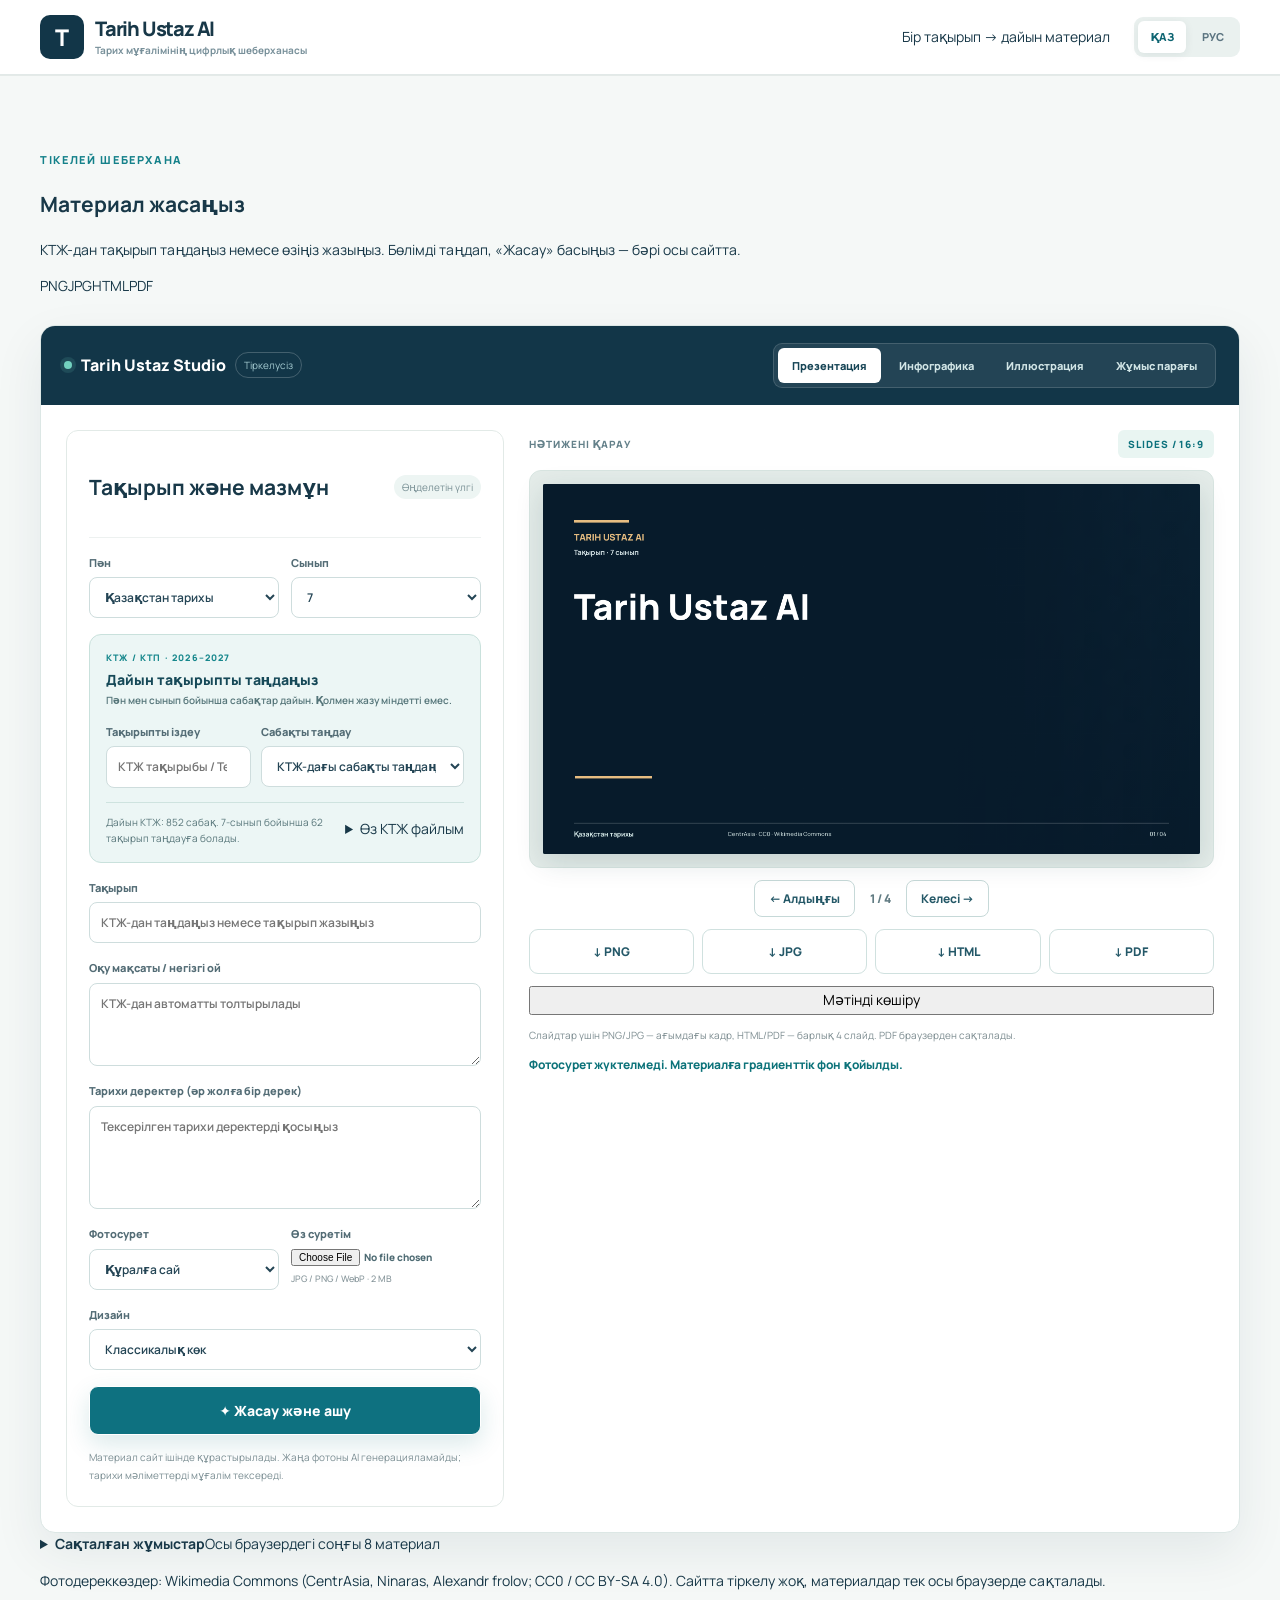
==== commit 219806ed: "Keep only Tarih Ustaz Studio: four direct creation tools with KTP picker and on-page downloads" ====
--- a/index.html
+++ b/index.html
@@ -2,191 +2,136 @@
 <html lang="kk">
 <head>
 <meta charset="utf-8">
-<meta name="viewport" content="width=device-width, initial-scale=1">
-<meta name="theme-color" content="#123448">
-<meta name="description" content="Tarih Ustaz AI — тарих мұғаліміне слайд, инфографика және тарихи фотоиллюстрацияны сайтта жасап, PNG, JPG, HTML және PDF форматында сақтауға арналған шеберхана.">
-<title>Tarih Ustaz AI | Цифрлық шеберхана</title>
-<link rel="stylesheet" href="app.css?v=20261123b"><link rel="stylesheet" href="ktp.css?v=20261123final1"><link rel="stylesheet" href="package.css?v=20261123final1">
-<script src="app.js?v=20261123catalog2" defer></script><script src="ktp.js?v=20261123catalog3" defer></script><script src="lesson-package.js?v=20261123final1" defer></script>
+<meta name="viewport" content="width=device-width,initial-scale=1">
+<meta name="theme-color" content="#123648">
+<meta name="description" content="Tarih Ustaz AI — бір шеберханада презентация, инфографика, иллюстрация және дескрипторлы жұмыс парағын жасау. КТЖ-дан дайын тақырып таңдап, сайтта қарап, жүктеп алыңыз.">
+<title>Tarih Ustaz AI · Шеберхана</title>
+<link rel="stylesheet" href="app.css?v=20261123solo1">
+<link rel="stylesheet" href="ktp.css?v=20261123solo1">
+<link rel="stylesheet" href="workshop-only.css?v=20261123solo1">
+<script defer src="app.js?v=20261123solo1"></script>
+<script defer src="ktp.js?v=20261123solo1"></script>
 </head>
 <body>
 <header class="site-header">
- <div class="shell header-inner">
-  <a href="#home" class="brand" aria-label="Tarih Ustaz AI"><span class="brand-symbol">T</span><span><strong>Tarih Ustaz AI</strong><small data-kk="Тарих мұғалімінің цифрлық шеберханасы" data-ru="Цифровая мастерская учителя истории">Тарих мұғалімінің цифрлық шеберханасы</small></span></a>
-  <nav class="main-nav" aria-label="Сайт мәзірі">
-   <a href="#studio" data-kk="Шеберхана" data-ru="Мастерская">Шеберхана</a><a href="#lessonPackage" data-kk="Сабақ пакеті" data-ru="Комплект урока">Сабақ пакеті</a>
-   <a href="#library" data-kk="Менің материалдарым" data-ru="Мои материалы">Менің материалдарым</a>
-  </nav>
-  <div class="language-switch" aria-label="Тіл таңдау">
-   <button type="button" data-lang="kk" class="active" aria-pressed="true">ҚАЗ</button>
-   <button type="button" data-lang="ru" aria-pressed="false">РУС</button>
+  <div class="shell header-inner">
+    <a class="brand" href="#studio" aria-label="Tarih Ustaz AI">
+      <span class="brand-symbol">T</span>
+      <span><strong>Tarih Ustaz AI</strong><small data-kk="Тарих мұғалімінің цифрлық шеберханасы" data-ru="Цифровая мастерская учителя истории">Тарих мұғалімінің цифрлық шеберханасы</small></span>
+    </a>
+    <div class="workshop-head-note" data-kk="Бір тақырып → дайын материал" data-ru="Одна тема → готовый материал">Бір тақырып → дайын материал</div>
+    <div class="language-switch" aria-label="Тіл таңдау">
+      <button type="button" data-lang="kk" class="active" aria-pressed="true">ҚАЗ</button>
+      <button type="button" data-lang="ru" aria-pressed="false">РУС</button>
+    </div>
   </div>
- </div>
 </header>
-<main id="home">
- <section class="hero">
-  <div class="shell hero-layout">
-   <div class="hero-copy">
-    <span class="eyebrow"><span class="small-dot"></span> HISTORY · DESIGN · EDUCATION</span>
-    <h1 data-kk="Тарих сабағына арналған шығармашылық студия" data-ru="Творческая студия для уроков истории">Тарих сабағына арналған шығармашылық студия</h1>
-    <p data-kk="Слайд, инфографика және фотоиллюстрацияны бір сайтта жасаңыз. Ботқа өтпейсіз, дайын жұмысты осы жерде көріп, жүктейсіз." data-ru="Создавайте слайды, инфографику и фотоиллюстрации на одном сайте. Без перехода к ботам: предпросмотр и скачивание здесь же.">Слайд, инфографика және фотоиллюстрацияны бір сайтта жасаңыз. Ботқа өтпейсіз, дайын жұмысты осы жерде көріп, жүктейсіз.</p>
-    <div class="hero-buttons">
-      <a href="#studio" class="button button-primary" data-kk="Материал жасау" data-ru="Создать материал">Материал жасау</a>
-      <a href="#library" class="button button-quiet" data-kk="Сақталған жұмыстар" data-ru="Сохранённые работы">Сақталған жұмыстар</a>
+<main>
+  <section id="studio" class="studio-section">
+    <div class="shell">
+      <div class="workshop-title">
+        <div><span class="eyebrow dark" data-kk="ТІКЕЛЕЙ ШЕБЕРХАНА" data-ru="ОНЛАЙН-МАСТЕРСКАЯ">ТІКЕЛЕЙ ШЕБЕРХАНА</span>
+        <h1 data-kk="Материал жасаңыз" data-ru="Создавайте материалы">Материал жасаңыз</h1>
+        <p data-kk="КТЖ-дан тақырып таңдаңыз немесе өзіңіз жазыңыз. Бөлімді таңдап, «Жасау» басыңыз — бәрі осы сайтта." data-ru="Выберите тему из КТП или введите свою. Выберите инструмент и нажмите «Создать» — всё на этом сайте.">КТЖ-дан тақырып таңдаңыз немесе өзіңіз жазыңыз. Бөлімді таңдап, «Жасау» басыңыз — бәрі осы сайтта.</p></div>
+        <div class="workshop-formats"><span>PNG</span><span>JPG</span><span>HTML</span><span>PDF</span></div>
+      </div>
+      <div class="studio-window">
+        <div class="studio-top">
+          <div class="studio-top-title"><span class="live-indicator"></span><strong>Tarih Ustaz Studio</strong><span data-kk="Тіркелусіз" data-ru="Без регистрации">Тіркелусіз</span></div>
+          <div class="mode-switch" role="tablist" aria-label="Материал түрі">
+            <button type="button" role="tab" aria-selected="true" data-mode="slides" data-kk="Презентация" data-ru="Презентация">Презентация</button>
+            <button type="button" role="tab" aria-selected="false" data-mode="info" data-kk="Инфографика" data-ru="Инфографика">Инфографика</button>
+            <button type="button" role="tab" aria-selected="false" data-mode="illustration" data-kk="Иллюстрация" data-ru="Иллюстрация">Иллюстрация</button>
+            <button type="button" role="tab" aria-selected="false" data-mode="sheet" data-kk="Жұмыс парағы" data-ru="Рабочий лист">Жұмыс парағы</button>
+          </div>
+        </div>
+        <div class="studio-body">
+          <form id="editorForm" class="editor-fields" novalidate>
+            <div class="editor-section-top"><h2 data-kk="Тақырып және мазмұн" data-ru="Тема и содержание">Тақырып және мазмұн</h2><span data-kk="Өңделетін үлгі" data-ru="Редактируемый шаблон">Өңделетін үлгі</span></div>
+            <div class="field-pair">
+              <label><span data-kk="Пән" data-ru="Предмет">Пән</span>
+                <select id="subjectInput">
+                  <option value="kaz" data-kk="Қазақстан тарихы" data-ru="История Казахстана">Қазақстан тарихы</option>
+                  <option value="world" data-kk="Дүниежүзі тарихы" data-ru="Всемирная история">Дүниежүзі тарихы</option>
+                  <option value="law" data-kk="Құқық негіздері" data-ru="Основы права">Құқық негіздері</option>
+                  <option value="constitution" data-kk="Конституция негіздері" data-ru="Основы Конституции">Конституция негіздері</option>
+                  <option value="order" data-kk="Заң мен тәртіп" data-ru="Закон и порядок">Заң мен тәртіп</option>
+                </select>
+              </label>
+              <label><span data-kk="Сынып" data-ru="Класс">Сынып</span><select id="gradeInput"><option>5</option><option>6</option><option selected>7</option><option>8</option><option>9</option><option>10</option><option>11</option></select></label>
+            </div>
+            <div class="ktp-import" id="ktpImport">
+              <div class="ktp-heading">
+                <div><span class="ktp-kicker" data-kk="КТЖ / КТП · 2026–2027" data-ru="КТП / КТЖ · 2026–2027">КТЖ / КТП · 2026–2027</span>
+                  <strong data-kk="Дайын тақырыпты таңдаңыз" data-ru="Выберите готовую тему">Дайын тақырыпты таңдаңыз</strong>
+                  <small data-kk="Пән мен сынып бойынша сабақтар дайын. Қолмен жазу міндетті емес." data-ru="Темы уже есть по предметам и классам. Вводить вручную не обязательно.">Пән мен сынып бойынша сабақтар дайын. Қолмен жазу міндетті емес.</small>
+                </div>
+              </div>
+              <div class="ktp-controls">
+                <label><span data-kk="Тақырыпты іздеу" data-ru="Поиск темы">Тақырыпты іздеу</span><input id="ktpSearch" type="search" placeholder="КТЖ тақырыбы / Тема КТП" autocomplete="off"></label>
+                <label><span data-kk="Сабақты таңдау" data-ru="Выбрать урок">Сабақты таңдау</span><select id="ktpTopicSelect" disabled><option data-kk="Тақырыптар жүктелуде..." data-ru="Загрузка тем...">Тақырыптар жүктелуде...</option></select></label>
+              </div>
+              <div class="ktp-foot">
+                <span id="ktpStatus" role="status" aria-live="polite" data-kk="2026–2027 оқу жылының КТЖ базасы ашылуда." data-ru="Загружается каталог КТП за 2026–2027 год.">2026–2027 оқу жылының КТЖ базасы ашылуда.</span>
+                <details class="ktp-extra">
+                  <summary data-kk="Өз КТЖ файлым" data-ru="Мой файл КТП">Өз КТЖ файлым</summary>
+                  <label class="ktp-file"><span data-kk="Word / Excel жүктеу" data-ru="Загрузить Word / Excel">Word / Excel жүктеу</span><input id="ktpFileInput" type="file" accept=".docx,.xlsx,.xls,.csv,.tsv" multiple></label>
+                  <button type="button" class="ktp-clear" id="ktpClear" data-kk="Жеке КТЖ-ны тазалау" data-ru="Удалить мой КТП">Жеке КТЖ-ны тазалау</button>
+                </details>
+              </div>
+            </div>
+            <label><span data-kk="Тақырып" data-ru="Тема">Тақырып</span><input type="text" id="topicInput" maxlength="300" placeholder="КТЖ-дан таңдаңыз немесе тақырып жазыңыз" required></label>
+            <label><span data-kk="Оқу мақсаты / негізгі ой" data-ru="Цель обучения / основная идея">Оқу мақсаты / негізгі ой</span><textarea id="goalInput" rows="3" maxlength="1500" placeholder="КТЖ-дан автоматты толтырылады"></textarea></label>
+            <label><span data-kk="Тарихи деректер (әр жолға бір дерек)" data-ru="Исторические факты (каждый с новой строки)">Тарихи деректер (әр жолға бір дерек)</span><textarea id="factsInput" rows="4" maxlength="1500" placeholder="Тексерілген тарихи деректерді қосыңыз"></textarea></label>
+            <div class="field-pair">
+              <label><span data-kk="Фотосурет" data-ru="Фотография">Фотосурет</span><select id="imageSelect">
+                <option value="auto" data-kk="Құралға сай" data-ru="По инструменту">Құралға сай</option>
+                <option value="arch" data-kk="Түркістан кесенесі" data-ru="Мавзолей в Туркестане">Түркістан кесенесі</option>
+                <option value="rock" data-kk="Таңбалы петроглифтері" data-ru="Петроглифы Тамгалы">Таңбалы петроглифтері</option>
+                <option value="yurt" data-kk="Қазақ киіз үйі" data-ru="Казахская юрта">Қазақ киіз үйі</option>
+              </select></label>
+              <label class="file-label"><span data-kk="Өз суретім" data-ru="Моё фото">Өз суретім</span><input id="uploadInput" type="file" accept="image/jpeg,image/png,image/webp"><small>JPG / PNG / WebP · 2 MB</small></label>
+            </div>
+            <label><span data-kk="Дизайн" data-ru="Дизайн">Дизайн</span><select id="themeInput">
+              <option value="navy" data-kk="Классикалық көк" data-ru="Классический синий">Классикалық көк</option>
+              <option value="forest" data-kk="Қою жасыл" data-ru="Тёмно-зелёный">Қою жасыл</option>
+              <option value="warm" data-kk="Қоңыр-сепия" data-ru="Тёплая сепия">Қоңыр-сепия</option>
+            </select></label>
+            <button id="generateBtn" type="submit" class="button button-primary create-button" data-kk="✦ Жасау және ашу" data-ru="✦ Создать и открыть">✦ Жасау және ашу</button>
+            <p class="editor-hint" data-kk="Материал сайт ішінде құрастырылады. Жаңа фотоны AI генерацияламайды; тарихи мәліметтерді мұғалім тексереді." data-ru="Материал создаётся на сайте. AI не генерирует новое фото; факты проверяет учитель.">Материал сайт ішінде құрастырылады. Жаңа фотоны AI генерацияламайды; тарихи мәліметтерді мұғалім тексереді.</p>
+          </form>
+          <div class="preview-panel" id="previewPanel">
+            <div class="preview-top"><span data-kk="НӘТИЖЕНІ ҚАРАУ" data-ru="ПРЕДПРОСМОТР">НӘТИЖЕНІ ҚАРАУ</span><span class="preview-type" id="previewType">SLIDES / 16:9</span></div>
+            <div class="canvas-shell"><canvas id="previewCanvas" width="1280" height="720" aria-label="Материал нәтижесі"></canvas><div id="canvasLoading" class="canvas-loading" hidden data-kk="Сурет өңделуде..." data-ru="Обработка изображения...">Сурет өңделуде...</div></div>
+            <div class="slide-nav" id="slideNav"><button type="button" id="prevSlide" data-kk="← Алдыңғы" data-ru="← Предыдущий">← Алдыңғы</button><span id="slidePage">1 / 4</span><button type="button" id="nextSlide" data-kk="Келесі →" data-ru="Следующий →">Келесі →</button></div>
+            <div class="preview-actions">
+              <button type="button" class="button button-secondary" id="pngBtn">↓ PNG</button>
+              <button type="button" class="button button-secondary" id="jpgBtn">↓ JPG</button>
+              <button type="button" class="button button-secondary" id="htmlBtn">↓ HTML</button>
+              <button type="button" class="button button-secondary" id="pdfBtn">↓ PDF</button>
+            </div>
+            <button type="button" id="copyBtn" class="copy-link" data-kk="Мәтінді көшіру" data-ru="Копировать текст">Мәтінді көшіру</button>
+            <p class="download-note" data-kk="Слайдтар үшін PNG/JPG — ағымдағы кадр, HTML/PDF — барлық 4 слайд. PDF браузерден сақталады." data-ru="Для слайдов PNG/JPG — текущий кадр, HTML/PDF — все 4 слайда. PDF сохраняется через браузер.">Слайдтар үшін PNG/JPG — ағымдағы кадр, HTML/PDF — барлық 4 слайд. PDF браузерден сақталады.</p>
+            <p id="status" class="status" role="status" aria-live="polite"></p>
+          </div>
+        </div>
+      </div>
+      <details class="workshop-saved">
+        <summary><strong data-kk="Сақталған жұмыстар" data-ru="Сохранённые работы">Сақталған жұмыстар</strong><span data-kk="Осы браузердегі соңғы 8 материал" data-ru="Последние 8 материалов в этом браузере">Осы браузердегі соңғы 8 материал</span></summary>
+        <div id="libraryGrid" class="library-grid"></div>
+      </details>
+      <p class="source-note" data-kk="Фотодереккөздер: Wikimedia Commons (CentrAsia, Ninaras, Alexandr frolov; CC0 / CC BY-SA 4.0). Сайтта тіркелу жоқ, материалдар тек осы браузерде сақталады." data-ru="Источники фото: Wikimedia Commons (CentrAsia, Ninaras, Alexandr frolov; CC0 / CC BY-SA 4.0). Регистрация не нужна, материалы сохраняются только в этом браузере.">Фотодереккөздер: Wikimedia Commons (CentrAsia, Ninaras, Alexandr frolov; CC0 / CC BY-SA 4.0). Сайтта тіркелу жоқ, материалдар тек осы браузерде сақталады.</p>
     </div>
-    <div class="feature-line"><span>✓ PNG / JPG</span><span>✓ HTML</span><span>✓ PDF</span><span data-kk="✓ Қазақша / Орысша" data-ru="✓ Казахский / Русский">✓ Қазақша / Орысша</span></div>
-   </div>
-   <figure class="hero-photo">
-    <img src="https://upload.wikimedia.org/wikipedia/commons/c/ca/Ahmet_yasawi.jpg" alt="Түркістан қаласындағы Қожа Ахмет Ясауи кесенесі" loading="eager">
-    <figcaption data-kk="Қазақстанның тарихи мұрасы · Түркістан" data-ru="Историческое наследие Казахстана · Туркестан">Қазақстанның тарихи мұрасы · Түркістан</figcaption>
-   </figure>
-  </div>
- </section>
- <section class="shell features" aria-label="Құралдар">
-  <button class="feature-card" type="button" data-jump="slides">
-   <img src="https://upload.wikimedia.org/wikipedia/commons/c/ca/Ahmet_yasawi.jpg" alt="Тарихи сәулет фотографиясы">
-   <span class="feature-body"><span class="feature-icon">01 / PRESENTATION</span><strong data-kk="Слайдтар" data-ru="Слайды">Слайдтар</strong><span data-kk="16:9 форматындағы 4 слайд" data-ru="4 слайда формата 16:9">16:9 форматындағы 4 слайд</span><em data-kk="Жасау →" data-ru="Создать →">Жасау →</em></span>
-  </button>
-  <button class="feature-card" type="button" data-jump="info">
-   <img src="https://thumb.wikimedia.org/wikipedia/commons/thumb/6/61/Petroglyphs_in_Tamgaly%2C_Kazakhstan_01.jpg/960px-Petroglyphs_in_Tamgaly%2C_Kazakhstan_01.jpg" alt="Таңбалы петроглифтерінің фотографиясы" loading="lazy">
-   <span class="feature-body"><span class="feature-icon">02 / INFOGRAPHIC</span><strong data-kk="Инфографика" data-ru="Инфографика">Инфографика</strong><span data-kk="Көрнекі тарихи деректер" data-ru="Визуализация исторических фактов">Көрнекі тарихи деректер</span><em data-kk="Жасау →" data-ru="Создать →">Жасау →</em></span>
-  </button>
-  <button class="feature-card" type="button" data-jump="illustration">
-   <img src="https://upload.wikimedia.org/wikipedia/commons/f/f7/%D0%9A%D0%B0%D0%B7%D0%B0%D1%85%D1%81%D0%BA%D0%B0%D1%8F_%D1%8E%D1%80%D1%82%D0%B0.jpg" alt="Қазақ киіз үйінің фотографиясы" loading="lazy">
-   <span class="feature-body"><span class="feature-icon">03 / PHOTO POSTER</span><strong data-kk="Иллюстрация" data-ru="Иллюстрация">Иллюстрация</strong><span data-kk="Тарихи фотопостер" data-ru="Исторический фотопостер">Тарихи фотопостер</span><em data-kk="Жасау →" data-ru="Создать →">Жасау →</em></span>
-  </button>
- </section>
- <section class="studio-section" id="studio">
-  <div class="shell">
-   <div class="section-intro"><span class="eyebrow dark" data-kk="ТІКЕЛЕЙ ҚҰРАСТЫРУШЫ" data-ru="ВСТРОЕННЫЙ РЕДАКТОР">ТІКЕЛЕЙ ҚҰРАСТЫРУШЫ</span><h2 data-kk="Бір тақырып — дайын материал" data-ru="Одна тема — готовый материал">Бір тақырып — дайын материал</h2><p data-kk="Өрістерді толтырыңыз, «Жасау» батырмасын басыңыз. Нәтиже осы бетте ашылады." data-ru="Заполните поля и нажмите «Создать». Результат откроется на этой странице.">Өрістерді толтырыңыз, «Жасау» батырмасын басыңыз. Нәтиже осы бетте ашылады.</p></div>
-   <div class="studio-window">
-    <div class="studio-top">
-      <div class="studio-top-title"><span class="live-indicator"></span><strong>Tarih Ustaz Studio</strong><span data-kk="Тіркелусіз" data-ru="Без регистрации">Тіркелусіз</span></div>
-      <div class="mode-switch" role="tablist" aria-label="Материал түрі">
-       <button type="button" role="tab" aria-selected="true" data-mode="slides" data-kk="Слайдтар" data-ru="Слайды">Слайдтар</button>
-       <button type="button" role="tab" aria-selected="false" data-mode="info" data-kk="Инфографика" data-ru="Инфографика">Инфографика</button>
-       <button type="button" role="tab" aria-selected="false" data-mode="illustration" data-kk="Иллюстрация" data-ru="Иллюстрация">Иллюстрация</button>
-      </div>
-    </div>
-    <div class="studio-body">
-      <form id="editorForm" class="editor-fields" novalidate>
-       <div class="editor-section-top"><h3 data-kk="Материал мазмұны" data-ru="Содержание материала">Материал мазмұны</h3><span data-kk="Өңделетін үлгі" data-ru="Редактируемый шаблон">Өңделетін үлгі</span></div>
-       <div class="field-pair">
-        <label><span data-kk="Пән" data-ru="Предмет">Пән</span><select id="subjectInput"><option value="kaz" data-kk="Қазақстан тарихы" data-ru="История Казахстана">Қазақстан тарихы</option><option value="world" data-kk="Дүниежүзі тарихы" data-ru="Всемирная история">Дүниежүзі тарихы</option>
-<option value="law" data-kk="Құқық негіздері" data-ru="Основы права">Құқық негіздері</option>
-<option value="constitution" data-kk="Конституция негіздері" data-ru="Основы Конституции">Конституция негіздері</option>
-<option value="order" data-kk="Заң және тәртіп" data-ru="Закон и порядок">Заң және тәртіп</option></select></label>
-        <label><span data-kk="Сынып" data-ru="Класс">Сынып</span><select id="gradeInput"><option>5</option><option>6</option><option selected>7</option><option>8</option><option>9</option><option>10</option><option>11</option></select></label>
-       </div>
-       <div class="ktp-import" id="ktpImport">
-        <div class="ktp-heading">
-         <div><span class="ktp-kicker" data-kk="КТЖ / КТП" data-ru="КТП / КТЖ">КТЖ / КТП</span>
-         <strong data-kk="2026–2027 КТЖ-дан тақырып таңдаңыз" data-ru="Выберите тему из КТП 2026–2027">2026–2027 КТЖ-дан тақырып таңдаңыз</strong>
-         <small data-kk="Барлық тақырып дайын: пән мен сыныпты таңдап, сабақ атауын басыңыз. Файл жүктеу міндетті емес." data-ru="Все темы уже загружены: выберите предмет, класс и урок. Загружать файл не нужно.">Барлық тақырып дайын: пән мен сыныпты таңдап, сабақ атауын басыңыз. Файл жүктеу міндетті емес.</small></div>
-         <label class="ktp-file"><span data-kk="Өз КТЖ-ңызды жүктеу (қосымша)" data-ru="Загрузить свой КТП (дополнительно)">Өз КТЖ-ңызды жүктеу (қосымша)</span><input id="ktpFileInput" type="file" accept=".docx,.xlsx,.xls,.csv,.tsv" multiple></label>
-        </div>
-        <div class="ktp-controls">
-         <label><span data-kk="Тақырыпты іздеу" data-ru="Поиск темы">Тақырыпты іздеу</span><input type="search" id="ktpSearch" placeholder="Тақырып атауы / Название темы" autocomplete="off"></label>
-         <label><span data-kk="Дайын КТЖ-дағы сабақ" data-ru="Урок из готового КТП">Дайын КТЖ-дағы сабақ</span><select id="ktpTopicSelect" disabled><option data-kk="Сабақтар жүктелуде..." data-ru="Загрузка уроков...">Сабақтар жүктелуде...</option></select></label>
-        </div>
-        <div class="ktp-foot"><span id="ktpStatus" role="status" aria-live="polite" data-kk="Дайын тақырыптар ашылуда. Өз КТЖ файлын тек қажет болса қосыңыз." data-ru="Загрузка готовых тем. Свой файл КТП добавляйте только при необходимости.">Дайын тақырыптар ашылуда. Өз КТЖ файлын тек қажет болса қосыңыз.</span><a class="ktp-go-package" href="#lessonPackage" data-kk="Сабақ пакетін жасау →" data-ru="Создать комплект урока →">Сабақ пакетін жасау →</a><button type="button" id="ktpClear" class="ktp-clear" data-kk="Жеке КТЖ-ны тазалау" data-ru="Удалить свой КТП">Жеке КТЖ-ны тазалау</button></div>
-       </div>
-       <label><span data-kk="Таңдалған тақырып (қажет болса түзетіңіз)" data-ru="Выбранная тема (при необходимости измените)">Таңдалған тақырып (қажет болса түзетіңіз)</span><input id="topicInput" maxlength="300" placeholder="КТЖ тізімінен таңдаңыз / Выберите из КТП" required></label>
-       
-       <label><span data-kk="Оқу мақсаты / негізгі ой" data-ru="Цель урока / основная мысль">Оқу мақсаты / негізгі ой</span><textarea id="goalInput" rows="3" maxlength="1500" placeholder="КТЖ-дан автоматты толтырылады / Заполняется из КТП"></textarea></label>
-       <label><span data-kk="Тарихи деректер (әр жолға бір дерек)" data-ru="Исторические факты (по одному в строке)">Тарихи деректер (әр жолға бір дерек)</span><textarea id="factsInput" rows="5" maxlength="1500" placeholder="Тарихи деректерді қажет болса енгізіңіз / Дополнительные факты"></textarea></label>
-       <div class="field-pair">
-        <label><span data-kk="Фотосурет" data-ru="Фотография">Фотосурет</span><select id="imageSelect"><option value="auto" data-kk="Бөлімге сай сурет" data-ru="По типу материала">Бөлімге сай сурет</option><option value="arch" data-kk="Түркістан кесенесі" data-ru="Мавзолей в Туркестане">Түркістан кесенесі</option><option value="rock" data-kk="Таңбалы петроглифтері" data-ru="Петроглифы Тамгалы">Таңбалы петроглифтері</option><option value="yurt" data-kk="Қазақ киіз үйі" data-ru="Казахская юрта">Қазақ киіз үйі</option></select></label>
-        <label class="file-label"><span data-kk="Өз суретіңіз" data-ru="Своё изображение">Өз суретіңіз</span><input id="uploadInput" type="file" accept="image/jpeg,image/png,image/webp" aria-label="Фото жүктеу"><small data-kk="JPG / PNG / WebP, 2 МБ дейін" data-ru="JPG / PNG / WebP, до 2 МБ">JPG / PNG / WebP, 2 МБ дейін</small></label>
-       </div>
-       <label><span data-kk="Дизайн" data-ru="Оформление">Дизайн</span><select id="themeInput"><option value="navy" data-kk="Классикалық көк" data-ru="Классический синий">Классикалық көк</option><option value="forest" data-kk="Қою жасыл" data-ru="Тёмно-зелёный">Қою жасыл</option><option value="warm" data-kk="Қоңыр-сепия" data-ru="Тёплая сепия">Қоңыр-сепия</option></select></label>
-       <button type="submit" class="button button-primary create-button" id="generateBtn" data-kk="✦ Жасау және сайтта ашу" data-ru="✦ Создать и открыть на сайте">✦ Жасау және сайтта ашу</button>
-       <p class="editor-hint" data-kk="Материал браузерде құрастырылады. Фактілерді мұғалім тексереді; жаңа суретті AI генерацияламайды." data-ru="Материал создаётся в браузере. Учитель проверяет факты; новые изображения AI не генерируются.">Материал браузерде құрастырылады. Фактілерді мұғалім тексереді; жаңа суретті AI генерацияламайды.</p>
-      </form>
-      <div class="preview-panel" id="previewPanel">
-       <div class="preview-top"><span data-kk="АЛДЫН АЛА ҚАРАУ" data-ru="ПРЕДПРОСМОТР">АЛДЫН АЛА ҚАРАУ</span><span class="preview-type" id="previewType">SLIDES / 16:9</span></div>
-       <div class="canvas-shell"><canvas id="previewCanvas" width="1280" height="720" aria-label="Дайын материалдың көрінісі"></canvas><div id="canvasLoading" class="canvas-loading" hidden data-kk="Сурет жүктелуде..." data-ru="Загрузка изображения...">Сурет жүктелуде...</div></div>
-       <div class="slide-nav" id="slideNav"><button type="button" id="prevSlide" data-kk="← Алдыңғы" data-ru="← Предыдущий">← Алдыңғы</button><span id="slidePage">1 / 4</span><button type="button" id="nextSlide" data-kk="Келесі →" data-ru="Следующий →">Келесі →</button></div>
-       <div class="preview-actions">
-        <button type="button" class="button button-secondary" id="pngBtn">↓ PNG</button>
-        <button type="button" class="button button-secondary" id="jpgBtn">↓ JPG</button>
-        <button type="button" class="button button-secondary" id="htmlBtn">↓ HTML</button>
-        <button type="button" class="button button-secondary" id="pdfBtn">↓ PDF</button>
-       </div>
-       <p class="download-note" data-kk="Слайдтарда PNG/JPG — таңдалған слайд; HTML/PDF — барлық 4 слайд." data-ru="Для слайдов PNG/JPG — текущий слайд; HTML/PDF — все 4 слайда.">Слайдтарда PNG/JPG — таңдалған слайд; HTML/PDF — барлық 4 слайд.</p>
-       <p id="status" class="status" role="status" aria-live="polite"></p>
-      </div>
-    </div>
-   </div>
-  </div>
- </section>
-<section class="lesson-package-section" id="lessonPackage">
- <div class="shell">
-  <div class="section-intro">
-   <span class="eyebrow dark" data-kk="ТӨРТ ҚАДАМ • БІР ТАҚЫРЫП" data-ru="ЧЕТЫРЕ ШАГА • ОДНА ТЕМА">ТӨРТ ҚАДАМ • БІР ТАҚЫРЫП</span>
-   <h2 data-kk="Толық сабақ пакеті" data-ru="Полный комплект урока">Толық сабақ пакеті</h2>
-   <p data-kk="КТЖ-дан тақырыпты таңдаңыз. ҚМЖ, түсіндірме слайд пен инфографика, дескрипторлы жұмыс парағы және қорытынды ойын бірден әзірленеді." data-ru="Выберите тему из КТП. КСП, объясняющие слайды и инфографика, рабочий лист с дескрипторами и итоговая игра собираются в один комплект.">КТЖ-дан тақырыпты таңдаңыз. ҚМЖ, түсіндірме слайд пен инфографика, дескрипторлы жұмыс парағы және қорытынды ойын бірден әзірленеді.</p>
-  </div>
-  <div class="package-steps">
-   <div><span>01</span><strong data-kk="ҚМЖ" data-ru="КСП">ҚМЖ</strong><small data-kk="Құндылықпен" data-ru="С ценностями">Құндылықпен</small></div>
-   <div><span>02</span><strong data-kk="Түсіндірме" data-ru="Объяснение">Түсіндірме</strong><small data-kk="Слайд + инфографика" data-ru="Слайды + инфографика">Слайд + инфографика</small></div>
-   <div><span>03</span><strong data-kk="Жұмыс парағы" data-ru="Рабочий лист">Жұмыс парағы</strong><small data-kk="Дескрипторлар" data-ru="Дескрипторы">Дескрипторлар</small></div>
-   <div><span>04</span><strong data-kk="Қорытынды ойын" data-ru="Итоговая игра">Қорытынды ойын</strong><small data-kk="Интерактивті тест" data-ru="Интерактивный тест">Интерактивті тест</small></div>
-  </div>
-  <div class="package-setup">
-   <div class="package-setup-title"><strong data-kk="Сабақ параметрлері" data-ru="Параметры урока">Сабақ параметрлері</strong><span data-kk="Тақырып пен мақсат жоғарыдағы редактордан және КТЖ-дан алынады." data-ru="Тема и цель берутся из редактора и КТП выше.">Тақырып пен мақсат жоғарыдағы редактордан және КТЖ-дан алынады.</span></div>
-   <div class="package-controls">
-    <label><span data-kk="Құндылық" data-ru="Ценность">Құндылық</span>
-     <select id="packageValue">
-      <option value="patriot" data-kk="Тәуелсіздік және отаншылдық" data-ru="Независимость и патриотизм">Тәуелсіздік және отаншылдық</option>
-      <option value="unity" data-kk="Бірлік және ынтымақ" data-ru="Единство и солидарность">Бірлік және ынтымақ</option>
-      <option value="justice" data-kk="Әділдік және жауапкершілік" data-ru="Справедливость и ответственность">Әділдік және жауапкершілік</option>
-      <option value="law" data-kk="Заң мен тәртіп" data-ru="Закон и порядок">Заң мен тәртіп</option>
-      <option value="work" data-kk="Еңбекқорлық және кәсіби біліктілік" data-ru="Трудолюбие и профессионализм">Еңбекқорлық және кәсіби біліктілік</option>
-      <option value="create" data-kk="Жасампаздық және жаңашылдық" data-ru="Созидательность и новаторство">Жасампаздық және жаңашылдық</option>
-     </select>
-    </label>
-    <label><span data-kk="Сабақ ұзақтығы" data-ru="Длительность урока">Сабақ ұзақтығы</span><select id="packageDuration"><option value="40" selected>40 мин</option><option value="45">45 мин</option></select></label>
-    <button type="button" class="package-create" id="packageCreate" data-kk="✦ Барлығын жасау" data-ru="✦ Создать весь комплект">✦ Барлығын жасау</button>
-   </div>
-   <div class="package-meta-grid">
-    <label><span data-kk="Мектеп атауы" data-ru="Школа">Мектеп атауы</span><input id="packageSchool" type="text" maxlength="170" placeholder="Мектеп / Школа"></label>
-    <label><span data-kk="Педагог" data-ru="Учитель">Педагог</span><input id="packageTeacher" type="text" maxlength="140" placeholder="Тегі, аты / ФИО"></label>
-    <label><span data-kk="Сабақ күні" data-ru="Дата урока">Сабақ күні</span><input id="packageDate" type="date"></label>
-    <label><span data-kk="КТЖ бөлімі" data-ru="Раздел КТП">КТЖ бөлімі</span><input id="packageSection" type="text" maxlength="220" placeholder="Бөлім / Раздел"></label>
-    <label><span data-kk="Қатысқандар" data-ru="Присутствуют">Қатысқандар</span><input id="packagePresent" type="number" min="0" max="60" placeholder="—"></label>
-    <label><span data-kk="Қатыспағандар" data-ru="Отсутствуют">Қатыспағандар</span><input id="packageAbsent" type="number" min="0" max="60" placeholder="—"></label>
-    <label class="meta-wide"><span data-kk="Апта дәйексөзі (нақты мәтінін енгізіңіз)" data-ru="Цитата недели (введите точный текст)">Апта дәйексөзі (нақты мәтінін енгізіңіз)</span><input id="packageQuote" type="text" maxlength="250" placeholder="Аптаның ресми дәйексөзі / Цитата недели"></label>
-  </div>
-  <p class="package-value-hint" id="packageValueHint" aria-live="polite"></p>
-  <div class="package-progress" id="packageProgress" role="status" aria-live="polite" hidden><span class="package-spinner" aria-hidden="true"></span><strong id="packageProgressText" data-kk="Өңделуде..." data-ru="Обрабатывается...">Өңделуде...</strong></div>
-   <p class="package-disclaimer" data-kk="Бұл нұсқа материалды сайттың өзінде құрастырады. Жеке GPT-боттар автоматты қосылмаған. Тарихи деректер мен оқу мақсаттарын мұғалім тексереді." data-ru="Эта версия формирует материалы на сайте. Личные GPT-боты автоматически не подключены. Исторические факты и цели обучения проверяет учитель.">Бұл нұсқа материалды сайттың өзінде құрастырады. Жеке GPT-боттар автоматты қосылмаған. Тарихи деректер мен оқу мақсаттарын мұғалім тексереді.</p>
-  </div>
-  <div id="packageResult" class="package-result" hidden>
-   <div class="package-result-head"><div><span class="eyebrow dark" data-kk="ДАЙЫН ПАКЕТ" data-ru="ГОТОВЫЙ КОМПЛЕКТ">ДАЙЫН ПАКЕТ</span><h3 id="packageTitle">Сабақ пакеті</h3></div><div class="package-result-actions">
-    <button type="button" id="packageCopyAll" data-kk="Барлығын көшіру" data-ru="Копировать всё">Барлығын көшіру</button>
-    <button type="button" id="packageDownload" class="package-download" data-kk="↓ HTML жүктеу" data-ru="↓ Скачать HTML">↓ HTML жүктеу</button>
-    <button type="button" id="packagePrint" data-kk="PDF / Басып шығару" data-ru="PDF / Печать">PDF / Басып шығару</button>
-   </div></div>
-   <nav class="package-tabs" aria-label="Сабақ кезеңдері">
-    <button type="button" data-package-tab="qmj" class="active" aria-selected="true">01 · ҚМЖ</button>
-    <button type="button" data-package-tab="explain" aria-selected="false" data-kk="02 · Түсіндірме" data-ru="02 · Объяснение">02 · Түсіндірме</button>
-    <button type="button" data-package-tab="sheet" aria-selected="false" data-kk="03 · Жұмыс парағы" data-ru="03 · Рабочий лист">03 · Жұмыс парағы</button>
-    <button type="button" data-package-tab="game" aria-selected="false" data-kk="04 · Ойын" data-ru="04 · Игра">04 · Ойын</button>
-   </nav>
-   <div id="packageOutput" class="package-output"></div>
-   <div class="package-bottom"><button type="button" id="packageCopySection" data-kk="Осы бөлімді көшіру" data-ru="Копировать раздел">Осы бөлімді көшіру</button><span id="packageNotice" aria-live="polite"></span></div>
-  </div>
- </div>
-</section>
- <section id="library" class="library-section">
-  <div class="shell"><div class="section-intro"><span class="eyebrow dark" data-kk="ОСЫ БРАУЗЕРДЕ" data-ru="В ЭТОМ БРАУЗЕРЕ">ОСЫ БРАУЗЕРДЕ</span><h2 data-kk="Менің материалдарым" data-ru="Мои материалы">Менің материалдарым</h2><p data-kk="Соңғы 8 жұмыс сақталады. Қайта ашып, өңдеп, жүктей аласыз." data-ru="Хранятся последние 8 работ. Можно открыть, изменить и скачать.">Соңғы 8 жұмыс сақталады. Қайта ашып, өңдеп, жүктей аласыз.</p></div><div class="library-grid" id="libraryGrid"></div></div>
- </section>
+  </section>
 </main>
-<footer class="site-footer"><div class="shell footer-inner"><span><strong>Tarih Ustaz AI</strong><small data-kk="Тарих мұғалімінің цифрлық шеберханасы" data-ru="Цифровая мастерская учителя истории">Тарих мұғалімінің цифрлық шеберханасы</small></span><span class="footer-source"><span data-kk="Фотодереккөздер:" data-ru="Источники фотографий:">Фотодереккөздер:</span> <a href="https://commons.wikimedia.org/wiki/File:Ahmet_yasawi.jpg" target="_blank" rel="noopener noreferrer">CentrAsia</a>, <a href="https://commons.wikimedia.org/wiki/File:Petroglyphs_in_Tamgaly,_Kazakhstan_01.jpg" target="_blank" rel="noopener noreferrer">Ninaras</a>, <a href="https://commons.wikimedia.org/wiki/File:%D0%9A%D0%B0%D0%B7%D0%B0%D1%85%D1%81%D0%BA%D0%B0%D1%8F_%D1%8E%D1%80%D1%82%D0%B0.jpg" target="_blank" rel="noopener noreferrer">Alexandr frolov</a> · CC0 / CC BY-SA 4.0</span></div></footer>
-<dialog class="view-modal" id="viewModal" aria-label="Дайын материал">
- <div class="modal-header"><strong id="modalTitle">Материал дайын</strong><div class="modal-head-actions"><button type="button" id="modalPng" class="modal-action">↓ PNG</button><button type="button" id="modalHtml" class="modal-action">↓ HTML</button><button type="button" id="modalClose" class="modal-close" aria-label="Жабу">✕</button></div></div>
- <div class="modal-preview"><canvas id="modalCanvas" width="1280" height="720"></canvas></div>
- <div id="modalSlideNav" class="modal-slide-nav"><button type="button" id="modalPrev">←</button><span id="modalSlideNumber">1 / 4</span><button type="button" id="modalNext">→</button></div>
+<dialog id="viewModal" class="view-modal" aria-label="Дайын материал">
+  <div class="modal-header"><strong id="modalTitle">Tarih Ustaz AI</strong><div class="modal-head-actions">
+    <button type="button" class="modal-action" id="modalPng">↓ PNG</button>
+    <button type="button" class="modal-action" id="modalHtml">↓ HTML</button>
+    <button type="button" class="modal-close" id="modalClose" aria-label="Жабу">✕</button>
+  </div></div>
+  <div class="modal-preview"><canvas id="modalCanvas" width="1280" height="720"></canvas></div>
+  <div class="modal-slide-nav" id="modalSlideNav"><button type="button" id="modalPrev">←</button><span id="modalSlideNumber">1 / 4</span><button type="button" id="modalNext">→</button></div>
 </dialog>
-</body></html>+</body>
+</html>
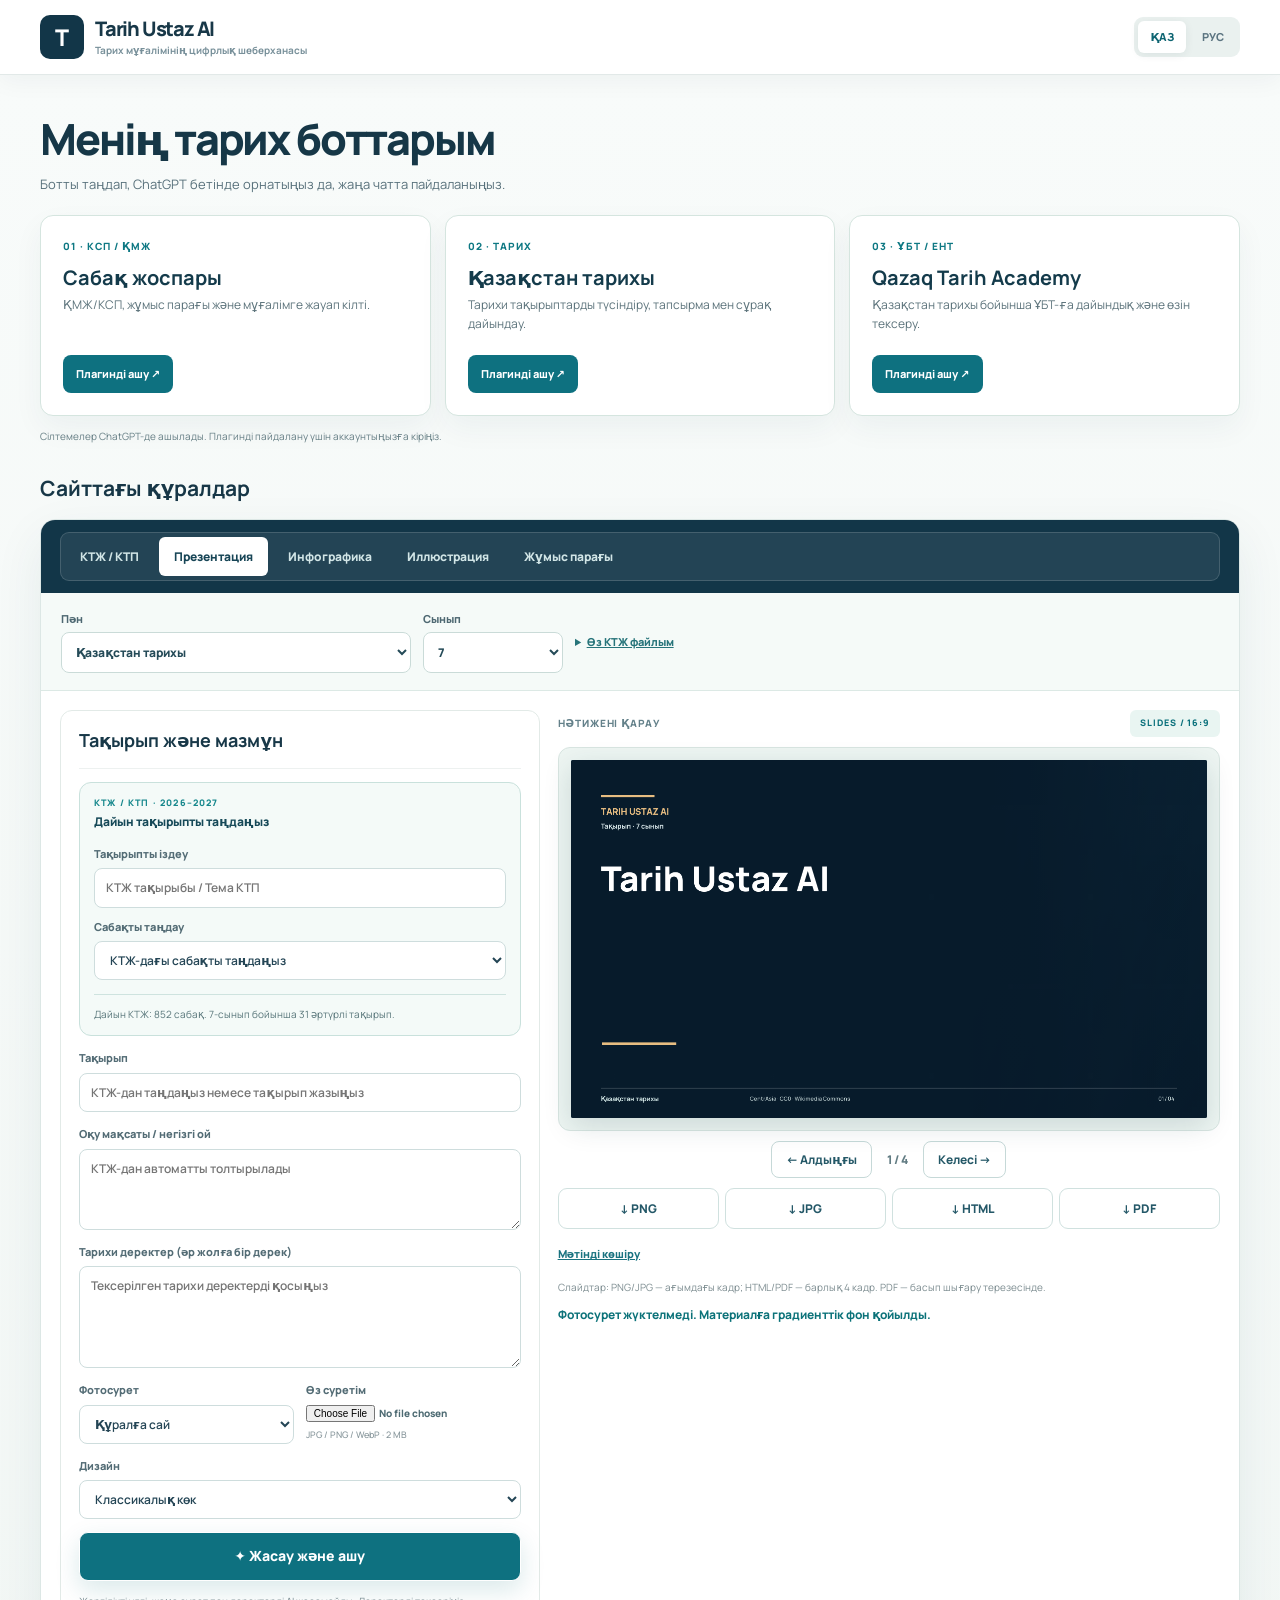
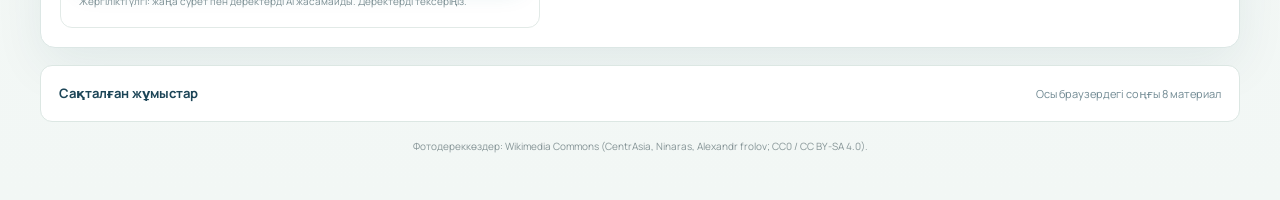
==== commit e5b3b84f: "Build KTP workshop and add plugin entry points" ====
--- a/index.html
+++ b/index.html
@@ -4,13 +4,14 @@
 <meta charset="utf-8">
 <meta name="viewport" content="width=device-width,initial-scale=1">
 <meta name="theme-color" content="#123648">
-<meta name="description" content="Tarih Ustaz AI — бір шеберханада презентация, инфографика, иллюстрация және дескрипторлы жұмыс парағын жасау. КТЖ-дан дайын тақырып таңдап, сайтта қарап, жүктеп алыңыз.">
+<meta name="description" content="Tarih Ustaz AI — КТЖ/КТП құрастыру, презентация, инфографика, иллюстрация және жұмыс парағын бір шеберханада жасау. Тақырыпты таңдаңыз, өңдеңіз және жүктеңіз.">
 <title>Tarih Ustaz AI · Шеберхана</title>
-<link rel="stylesheet" href="app.css?v=20261123solo1">
-<link rel="stylesheet" href="ktp.css?v=20261123solo1">
-<link rel="stylesheet" href="workshop-only.css?v=20261123solo1">
-<script defer src="app.js?v=20261123solo1"></script>
-<script defer src="ktp.js?v=20261123solo1"></script>
+<link rel="stylesheet" href="app.css?v=20261123workshop2">
+<link rel="stylesheet" href="ktp.css?v=20261123workshop2">
+<link rel="stylesheet" href="workshop-only.css?v=20261123workshop2">
+<script defer src="app.js?v=20261123workshop2"></script>
+<script defer src="ktp.js?v=20261123workshop2"></script>
+<script defer src="ktp-builder.js?v=20261123workshop2"></script>
 </head>
 <body>
 <header class="site-header">
@@ -19,7 +20,6 @@
       <span class="brand-symbol">T</span>
       <span><strong>Tarih Ustaz AI</strong><small data-kk="Тарих мұғалімінің цифрлық шеберханасы" data-ru="Цифровая мастерская учителя истории">Тарих мұғалімінің цифрлық шеберханасы</small></span>
     </a>
-    <div class="workshop-head-note" data-kk="Бір тақырып → дайын материал" data-ru="Одна тема → готовый материал">Бір тақырып → дайын материал</div>
     <div class="language-switch" aria-label="Тіл таңдау">
       <button type="button" data-lang="kk" class="active" aria-pressed="true">ҚАЗ</button>
       <button type="button" data-lang="ru" aria-pressed="false">РУС</button>
@@ -29,42 +29,79 @@
 <main>
   <section id="studio" class="studio-section">
     <div class="shell">
-      <div class="workshop-title">
-        <div><span class="eyebrow dark" data-kk="ТІКЕЛЕЙ ШЕБЕРХАНА" data-ru="ОНЛАЙН-МАСТЕРСКАЯ">ТІКЕЛЕЙ ШЕБЕРХАНА</span>
-        <h1 data-kk="Материал жасаңыз" data-ru="Создавайте материалы">Материал жасаңыз</h1>
-        <p data-kk="КТЖ-дан тақырып таңдаңыз немесе өзіңіз жазыңыз. Бөлімді таңдап, «Жасау» басыңыз — бәрі осы сайтта." data-ru="Выберите тему из КТП или введите свою. Выберите инструмент и нажмите «Создать» — всё на этом сайте.">КТЖ-дан тақырып таңдаңыз немесе өзіңіз жазыңыз. Бөлімді таңдап, «Жасау» басыңыз — бәрі осы сайтта.</p></div>
-        <div class="workshop-formats"><span>PNG</span><span>JPG</span><span>HTML</span><span>PDF</span></div>
-      </div>
+      <h1 class="workshop-title" data-kk="Менің тарих боттарым" data-ru="Мои боты по истории">Менің тарих боттарым</h1>
+      <div class="plugin-intro" data-kk="Ботты таңдап, ChatGPT бетінде орнатыңыз да, жаңа чатта пайдаланыңыз." data-ru="Выберите бота, установите плагин в ChatGPT и используйте его в новом чате.">Ботты таңдап, ChatGPT бетінде орнатыңыз да, жаңа чатта пайдаланыңыз.</div>
+      <nav class="plugin-grid" aria-label="Мои плагины / Менің плагиндерім">
+        <article class="plugin-card">
+          <span>01 · КСП / ҚМЖ</span><h2 data-kk="Сабақ жоспары" data-ru="План урока">Сабақ жоспары</h2>
+          <p data-kk="ҚМЖ/КСП, жұмыс парағы және мұғалімге жауап кілті." data-ru="КСП/ҚМЖ, рабочий лист и ключ ответов для учителя.">ҚМЖ/КСП, жұмыс парағы және мұғалімге жауап кілті.</p>
+          <a href="https://chatgpt.com/plugins/plugin_fb8d5bda9a948191a1d20360a2763266" target="_blank" rel="noopener noreferrer" data-kk="Плагинді ашу ↗" data-ru="Открыть плагин ↗">Плагинді ашу ↗</a>
+        </article>
+        <article class="plugin-card">
+          <span>02 · ТАРИХ</span><h2 data-kk="Қазақстан тарихы" data-ru="История Казахстана">Қазақстан тарихы</h2>
+          <p data-kk="Тарихи тақырыптарды түсіндіру, тапсырма мен сұрақ дайындау." data-ru="Объяснение истории, подготовка заданий и вопросов.">Тарихи тақырыптарды түсіндіру, тапсырма мен сұрақ дайындау.</p>
+          <a href="https://chatgpt.com/plugins/plugin_41418c5317408191a2a00288743aac21" target="_blank" rel="noopener noreferrer" data-kk="Плагинді ашу ↗" data-ru="Открыть плагин ↗">Плагинді ашу ↗</a>
+        </article>
+        <article class="plugin-card">
+          <span>03 · ҰБТ / ЕНТ</span><h2>Qazaq Tarih Academy</h2>
+          <p data-kk="Қазақстан тарихы бойынша ҰБТ-ға дайындық және өзін тексеру." data-ru="Подготовка к ЕНТ по истории Казахстана и проверка знаний.">Қазақстан тарихы бойынша ҰБТ-ға дайындық және өзін тексеру.</p>
+          <a href="https://chatgpt.com/plugins/plugin_99a0e8de787c81919e79985c790b37db" target="_blank" rel="noopener noreferrer" data-kk="Плагинді ашу ↗" data-ru="Открыть плагин ↗">Плагинді ашу ↗</a>
+        </article>
+      </nav>
+      <p class="plugin-access" data-kk="Сілтемелер ChatGPT-де ашылады. Плагинді пайдалану үшін аккаунтыңызға кіріңіз." data-ru="Ссылки откроются в ChatGPT. Для работы с плагином войдите в свой аккаунт.">Сілтемелер ChatGPT-де ашылады. Плагинді пайдалану үшін аккаунтыңызға кіріңіз.</p>
+      <h2 class="tools-heading" data-kk="Сайттағы құралдар" data-ru="Инструменты на сайте">Сайттағы құралдар</h2>
       <div class="studio-window">
         <div class="studio-top">
-          <div class="studio-top-title"><span class="live-indicator"></span><strong>Tarih Ustaz Studio</strong><span data-kk="Тіркелусіз" data-ru="Без регистрации">Тіркелусіз</span></div>
-          <div class="mode-switch" role="tablist" aria-label="Материал түрі">
-            <button type="button" role="tab" aria-selected="true" data-mode="slides" data-kk="Презентация" data-ru="Презентация">Презентация</button>
-            <button type="button" role="tab" aria-selected="false" data-mode="info" data-kk="Инфографика" data-ru="Инфографика">Инфографика</button>
-            <button type="button" role="tab" aria-selected="false" data-mode="illustration" data-kk="Иллюстрация" data-ru="Иллюстрация">Иллюстрация</button>
-            <button type="button" role="tab" aria-selected="false" data-mode="sheet" data-kk="Жұмыс парағы" data-ru="Рабочий лист">Жұмыс парағы</button>
+          <div class="mode-switch" role="tablist" aria-label="Құрал / Инструмент">
+            <button type="button" role="tab" aria-selected="false" aria-controls="ktpWorkspace" data-mode="ktp" data-kk="КТЖ / КТП" data-ru="КТП / КТЖ">КТЖ / КТП</button>
+            <button type="button" role="tab" aria-selected="true" aria-controls="studioBody" data-mode="slides" data-kk="Презентация" data-ru="Презентация">Презентация</button>
+            <button type="button" role="tab" aria-selected="false" aria-controls="studioBody" data-mode="info" data-kk="Инфографика" data-ru="Инфографика">Инфографика</button>
+            <button type="button" role="tab" aria-selected="false" aria-controls="studioBody" data-mode="illustration" data-kk="Иллюстрация" data-ru="Иллюстрация">Иллюстрация</button>
+            <button type="button" role="tab" aria-selected="false" aria-controls="studioBody" data-mode="sheet" data-kk="Жұмыс парағы" data-ru="Рабочий лист">Жұмыс парағы</button>
           </div>
         </div>
-        <div class="studio-body">
+        <div class="curriculum-context field-pair">
+          <label><span data-kk="Пән" data-ru="Предмет">Пән</span>
+            <select id="subjectInput">
+              <option value="kaz" data-kk="Қазақстан тарихы" data-ru="История Казахстана">Қазақстан тарихы</option>
+              <option value="world" data-kk="Дүниежүзі тарихы" data-ru="Всемирная история">Дүниежүзі тарихы</option>
+              <option value="law" data-kk="Құқық негіздері" data-ru="Основы права">Құқық негіздері</option>
+              <option value="constitution" data-kk="Конституция негіздері" data-ru="Основы Конституции">Конституция негіздері</option>
+              <option value="order" data-kk="Заң мен тәртіп" data-ru="Закон и порядок">Заң мен тәртіп</option>
+            </select>
+          </label>
+          <label><span data-kk="Сынып" data-ru="Класс">Сынып</span><select id="gradeInput"><option>5</option><option>6</option><option selected>7</option><option>8</option><option>9</option><option>10</option><option>11</option></select></label>
+          <details class="ktp-extra">
+            <summary data-kk="Өз КТЖ файлым" data-ru="Мой файл КТП">Өз КТЖ файлым</summary>
+            <label class="ktp-file"><span data-kk="DOCX / XLSX / CSV жүктеу" data-ru="Загрузить DOCX / XLSX / CSV">DOCX / XLSX / CSV жүктеу</span><input id="ktpFileInput" type="file" accept=".docx,.xlsx,.xls,.csv,.tsv" multiple></label>
+            <button type="button" class="ktp-clear" id="ktpClear" data-kk="Жеке КТЖ-ны тазалау" data-ru="Удалить мой КТП">Жеке КТЖ-ны тазалау</button>
+          </details>
+        </div>
+        <section class="ktp-workspace" id="ktpWorkspace" role="tabpanel" aria-label="КТЖ / КТП" hidden>
+          <div class="ktp-builder-head">
+            <div><h2 data-kk="2026–2027 КТЖ құрастыру" data-ru="Составить КТП на 2026–2027">2026–2027 КТЖ құрастыру</h2>
+              <p data-kk="Каталогтағы сабақтарды жоспарға қосыңыз, жолдарды өңдеңіз және инфографикаға өтіңіз." data-ru="Соберите план из каталога, отредактируйте уроки и перейдите к инфографике.">Каталогтағы сабақтарды жоспарға қосыңыз, жолдарды өңдеңіз және инфографикаға өтіңіз.</p></div>
+            <button type="button" id="ktpBuild" class="button button-primary" data-kk="КТЖ құрастыру" data-ru="Составить КТП">КТЖ құрастыру</button>
+          </div>
+          <div class="ktp-builder-tools">
+            <label><span data-kk="Дереккөз" data-ru="Источник">Дереккөз</span><select id="ktpSource"><option value="catalog" data-kk="2026–2027 каталогы" data-ru="Каталог 2026–2027">2026–2027 каталогы</option><option value="import" data-kk="Менің файлым" data-ru="Мой файл">Менің файлым</option></select></label>
+            <label><span data-kk="Тоқсан" data-ru="Четверть">Тоқсан</span><select id="ktpQuarter"><option value="" data-kk="Барлығы" data-ru="Все">Барлығы</option><option value="1">1</option><option value="2">2</option><option value="3">3</option><option value="4">4</option></select></label>
+            <button type="button" id="ktpAdd" class="button button-secondary" data-kk="+ Сабақ қосу" data-ru="+ Добавить урок" disabled>+ Сабақ қосу</button>
+          </div>
+          <p id="ktpBuilderStatus" class="status" role="status" aria-live="polite"></p>
+          <div class="ktp-table-wrap"><table class="ktp-table"><thead><tr><th>№</th><th data-kk="Тоқсан / бөлім" data-ru="Четверть / раздел">Тоқсан / бөлім</th><th data-kk="Тақырып" data-ru="Тема">Тақырып</th><th data-kk="Оқу мақсаты" data-ru="Цель обучения">Оқу мақсаты</th><th data-kk="Әрекет" data-ru="Действие">Әрекет</th></tr></thead><tbody id="ktpBuilderRows"></tbody></table></div>
+          <div class="ktp-builder-export" id="ktpBuilderExport" hidden>
+            <button type="button" class="button button-secondary" id="ktpCsv">↓ CSV</button><button type="button" class="button button-secondary" id="ktpHtml">↓ HTML</button><button type="button" class="button button-secondary" id="ktpPdf">↓ PDF</button>
+            <span data-kk="Өзгерістер осы браузерде сақталады. PDF басып шығару терезесінен сақталады." data-ru="Изменения сохраняются в этом браузере. PDF сохраняется через окно печати.">Өзгерістер осы браузерде сақталады. PDF басып шығару терезесінен сақталады.</span>
+          </div>
+        </section>
+        <div class="studio-body" id="studioBody" role="tabpanel" aria-label="Презентация / Инфографика / Иллюстрация / Жұмыс парағы">
           <form id="editorForm" class="editor-fields" novalidate>
-            <div class="editor-section-top"><h2 data-kk="Тақырып және мазмұн" data-ru="Тема и содержание">Тақырып және мазмұн</h2><span data-kk="Өңделетін үлгі" data-ru="Редактируемый шаблон">Өңделетін үлгі</span></div>
-            <div class="field-pair">
-              <label><span data-kk="Пән" data-ru="Предмет">Пән</span>
-                <select id="subjectInput">
-                  <option value="kaz" data-kk="Қазақстан тарихы" data-ru="История Казахстана">Қазақстан тарихы</option>
-                  <option value="world" data-kk="Дүниежүзі тарихы" data-ru="Всемирная история">Дүниежүзі тарихы</option>
-                  <option value="law" data-kk="Құқық негіздері" data-ru="Основы права">Құқық негіздері</option>
-                  <option value="constitution" data-kk="Конституция негіздері" data-ru="Основы Конституции">Конституция негіздері</option>
-                  <option value="order" data-kk="Заң мен тәртіп" data-ru="Закон и порядок">Заң мен тәртіп</option>
-                </select>
-              </label>
-              <label><span data-kk="Сынып" data-ru="Класс">Сынып</span><select id="gradeInput"><option>5</option><option>6</option><option selected>7</option><option>8</option><option>9</option><option>10</option><option>11</option></select></label>
-            </div>
+            <div class="editor-section-top"><h2 data-kk="Тақырып және мазмұн" data-ru="Тема и содержание">Тақырып және мазмұн</h2></div>
             <div class="ktp-import" id="ktpImport">
               <div class="ktp-heading">
                 <div><span class="ktp-kicker" data-kk="КТЖ / КТП · 2026–2027" data-ru="КТП / КТЖ · 2026–2027">КТЖ / КТП · 2026–2027</span>
                   <strong data-kk="Дайын тақырыпты таңдаңыз" data-ru="Выберите готовую тему">Дайын тақырыпты таңдаңыз</strong>
-                  <small data-kk="Пән мен сынып бойынша сабақтар дайын. Қолмен жазу міндетті емес." data-ru="Темы уже есть по предметам и классам. Вводить вручную не обязательно.">Пән мен сынып бойынша сабақтар дайын. Қолмен жазу міндетті емес.</small>
                 </div>
               </div>
               <div class="ktp-controls">
@@ -73,11 +110,6 @@
               </div>
               <div class="ktp-foot">
                 <span id="ktpStatus" role="status" aria-live="polite" data-kk="2026–2027 оқу жылының КТЖ базасы ашылуда." data-ru="Загружается каталог КТП за 2026–2027 год.">2026–2027 оқу жылының КТЖ базасы ашылуда.</span>
-                <details class="ktp-extra">
-                  <summary data-kk="Өз КТЖ файлым" data-ru="Мой файл КТП">Өз КТЖ файлым</summary>
-                  <label class="ktp-file"><span data-kk="Word / Excel жүктеу" data-ru="Загрузить Word / Excel">Word / Excel жүктеу</span><input id="ktpFileInput" type="file" accept=".docx,.xlsx,.xls,.csv,.tsv" multiple></label>
-                  <button type="button" class="ktp-clear" id="ktpClear" data-kk="Жеке КТЖ-ны тазалау" data-ru="Удалить мой КТП">Жеке КТЖ-ны тазалау</button>
-                </details>
               </div>
             </div>
             <label><span data-kk="Тақырып" data-ru="Тема">Тақырып</span><input type="text" id="topicInput" maxlength="300" placeholder="КТЖ-дан таңдаңыз немесе тақырып жазыңыз" required></label>
@@ -98,7 +130,7 @@
               <option value="warm" data-kk="Қоңыр-сепия" data-ru="Тёплая сепия">Қоңыр-сепия</option>
             </select></label>
             <button id="generateBtn" type="submit" class="button button-primary create-button" data-kk="✦ Жасау және ашу" data-ru="✦ Создать и открыть">✦ Жасау және ашу</button>
-            <p class="editor-hint" data-kk="Материал сайт ішінде құрастырылады. Жаңа фотоны AI генерацияламайды; тарихи мәліметтерді мұғалім тексереді." data-ru="Материал создаётся на сайте. AI не генерирует новое фото; факты проверяет учитель.">Материал сайт ішінде құрастырылады. Жаңа фотоны AI генерацияламайды; тарихи мәліметтерді мұғалім тексереді.</p>
+            <p class="editor-hint" data-kk="Жергілікті үлгі: жаңа сурет пен деректерді AI жасамайды. Деректерді тексеріңіз." data-ru="Локальный шаблон: AI не создаёт изображения и факты. Проверяйте данные.">Жергілікті үлгі: жаңа сурет пен деректерді AI жасамайды. Деректерді тексеріңіз.</p>
           </form>
           <div class="preview-panel" id="previewPanel">
             <div class="preview-top"><span data-kk="НӘТИЖЕНІ ҚАРАУ" data-ru="ПРЕДПРОСМОТР">НӘТИЖЕНІ ҚАРАУ</span><span class="preview-type" id="previewType">SLIDES / 16:9</span></div>
@@ -111,7 +143,7 @@
               <button type="button" class="button button-secondary" id="pdfBtn">↓ PDF</button>
             </div>
             <button type="button" id="copyBtn" class="copy-link" data-kk="Мәтінді көшіру" data-ru="Копировать текст">Мәтінді көшіру</button>
-            <p class="download-note" data-kk="Слайдтар үшін PNG/JPG — ағымдағы кадр, HTML/PDF — барлық 4 слайд. PDF браузерден сақталады." data-ru="Для слайдов PNG/JPG — текущий кадр, HTML/PDF — все 4 слайда. PDF сохраняется через браузер.">Слайдтар үшін PNG/JPG — ағымдағы кадр, HTML/PDF — барлық 4 слайд. PDF браузерден сақталады.</p>
+            <p class="download-note" data-kk="Слайдтар: PNG/JPG — ағымдағы кадр; HTML/PDF — барлық 4 кадр. PDF — басып шығару терезесінде." data-ru="Слайды: PNG/JPG — текущий кадр; HTML/PDF — все 4 кадра. PDF — через окно печати.">Слайдтар: PNG/JPG — ағымдағы кадр; HTML/PDF — барлық 4 кадр. PDF — басып шығару терезесінде.</p>
             <p id="status" class="status" role="status" aria-live="polite"></p>
           </div>
         </div>
@@ -120,18 +152,20 @@
         <summary><strong data-kk="Сақталған жұмыстар" data-ru="Сохранённые работы">Сақталған жұмыстар</strong><span data-kk="Осы браузердегі соңғы 8 материал" data-ru="Последние 8 материалов в этом браузере">Осы браузердегі соңғы 8 материал</span></summary>
         <div id="libraryGrid" class="library-grid"></div>
       </details>
-      <p class="source-note" data-kk="Фотодереккөздер: Wikimedia Commons (CentrAsia, Ninaras, Alexandr frolov; CC0 / CC BY-SA 4.0). Сайтта тіркелу жоқ, материалдар тек осы браузерде сақталады." data-ru="Источники фото: Wikimedia Commons (CentrAsia, Ninaras, Alexandr frolov; CC0 / CC BY-SA 4.0). Регистрация не нужна, материалы сохраняются только в этом браузере.">Фотодереккөздер: Wikimedia Commons (CentrAsia, Ninaras, Alexandr frolov; CC0 / CC BY-SA 4.0). Сайтта тіркелу жоқ, материалдар тек осы браузерде сақталады.</p>
+      <p class="source-note" data-kk="Фотодереккөздер: Wikimedia Commons (CentrAsia, Ninaras, Alexandr frolov; CC0 / CC BY-SA 4.0)." data-ru="Источники фото: Wikimedia Commons (CentrAsia, Ninaras, Alexandr frolov; CC0 / CC BY-SA 4.0).">Фотодереккөздер: Wikimedia Commons (CentrAsia, Ninaras, Alexandr frolov; CC0 / CC BY-SA 4.0).</p>
     </div>
   </section>
 </main>
 <dialog id="viewModal" class="view-modal" aria-label="Дайын материал">
   <div class="modal-header"><strong id="modalTitle">Tarih Ustaz AI</strong><div class="modal-head-actions">
     <button type="button" class="modal-action" id="modalPng">↓ PNG</button>
+    <button type="button" class="modal-action" id="modalJpg">↓ JPG</button>
     <button type="button" class="modal-action" id="modalHtml">↓ HTML</button>
+    <button type="button" class="modal-action" id="modalPdf">↓ PDF</button>
     <button type="button" class="modal-close" id="modalClose" aria-label="Жабу">✕</button>
   </div></div>
   <div class="modal-preview"><canvas id="modalCanvas" width="1280" height="720"></canvas></div>
   <div class="modal-slide-nav" id="modalSlideNav"><button type="button" id="modalPrev">←</button><span id="modalSlideNumber">1 / 4</span><button type="button" id="modalNext">→</button></div>
 </dialog>
 </body>
-</html>+</html>
--- a/workshop-only.css
+++ b/workshop-only.css
@@ -0,0 +1,124 @@
+
+/* One workshop with shared subject/class context and five in-site tools. */
+:root{--workshop-ink:#143647}
+[hidden]{display:none!important}
+body{background:#f4f8f7}
+.site-header{box-shadow:0 5px 24px #142f3b0d}
+.site-header .header-inner{min-height:74px}
+.studio-section{padding:38px 0 45px;background:linear-gradient(180deg,#f8fbfa 0%,#f2f7f5 100%);border:0;min-height:calc(100vh - 74px)}
+.workshop-title{margin:0 0 18px;color:#163747;font-size:clamp(29px,3.5vw,43px);line-height:1.19;letter-spacing:-.05em;font-weight:850}
+.studio-window{margin-top:0;box-shadow:0 18px 50px #143d4b13}
+.studio-top{padding:12px 19px;min-height:67px;gap:13px}
+.mode-switch{display:flex;flex-wrap:wrap;width:100%;gap:5px}
+.mode-switch button{white-space:nowrap;padding:10px 15px;font-size:12px}
+.curriculum-context{padding:17px 20px;background:#f5faf8;border-bottom:1px solid #dce9e5;grid-template-columns:minmax(190px,350px) minmax(90px,140px) minmax(150px,230px);justify-content:start;align-items:end}
+.curriculum-context label,.ktp-builder-tools label{display:flex;flex-direction:column;gap:5px;color:#4e6872;font-size:11px;font-weight:800}
+.curriculum-context select,.ktp-builder-tools select{border:1px solid #cadbd8;border-radius:8px;background:#fff;color:#254b58;padding:10px;font-size:12px;width:100%}
+.curriculum-context .ktp-extra{align-self:center;font-size:11px}
+.curriculum-context .ktp-file{position:relative;display:flex;align-items:center;justify-content:center;min-height:39px;color:#fff;background:#0d626d;border-radius:8px;padding:7px;margin:9px 0;cursor:pointer}
+.curriculum-context .ktp-file span{color:#fff;font-weight:800}
+.curriculum-context .ktp-clear{border:0;background:none;padding:4px 0;color:#336f78;font-size:10px;text-decoration:underline}
+.studio-body{padding:19px;gap:18px;grid-template-columns:minmax(300px,.84fr) minmax(0,1.16fr)}
+.editor-fields{padding:18px;gap:13px;background:#fff}
+.editor-section-top h2{font-size:18px;line-height:1.3;margin:0}
+.editor-fields label{font-size:11px}
+.editor-fields textarea{min-height:60px}
+.editor-fields input:not([type=file]),.editor-fields select,.editor-fields textarea{padding:9px 11px}
+.editor-hint{line-height:1.5;margin:0;font-size:10px}
+.ktp-import{padding:13px 14px;background:#f4faf8}
+.ktp-heading strong{font-size:12px}
+.ktp-heading small{font-size:10px}
+.ktp-controls{grid-template-columns:1fr}
+.ktp-foot{align-items:center}
+.ktp-foot>span{max-width:75%;font-size:10px}
+.ktp-extra{flex:none;position:relative;font-size:10px;color:#27747a}
+.ktp-extra summary{cursor:pointer;text-decoration:underline;font-weight:800}
+.ktp-extra[open]{width:100%;order:2;margin-top:5px}
+.ktp-extra .ktp-file{margin:9px 0;background:#0d626d;border-radius:8px}
+.ktp-extra .ktp-clear{padding:4px;margin:0}
+.ktp-workspace{padding:25px 20px 30px}
+.ktp-builder-head{display:flex;align-items:center;justify-content:space-between;gap:15px;flex-wrap:wrap}
+.ktp-builder-head h2{color:#174454;font-size:23px;margin:0 0 4px}
+.ktp-builder-head p{color:#637e84;font-size:12px;margin:0}
+.ktp-builder-head .button{background:#0e7180;color:#fff}
+.ktp-builder-tools{display:flex;align-items:end;gap:12px;margin:20px 0 12px;flex-wrap:wrap}
+.ktp-builder-tools label{width:min(230px,100%)}
+.ktp-builder-tools label:nth-child(2){width:150px}
+.ktp-builder-tools .button{min-height:40px}
+.ktp-workspace .status{margin:8px 0 13px}
+.ktp-table-wrap{overflow-x:auto;border:1px solid #dae8e4;border-radius:10px}
+.ktp-table{border-collapse:collapse;width:100%;min-width:890px;font-size:11px;table-layout:fixed}
+.ktp-table th{background:#eaf4f0;color:#285662;text-align:left;padding:12px 8px;position:sticky;top:0}
+.ktp-table th:nth-child(1){width:5%}.ktp-table th:nth-child(2){width:20%}.ktp-table th:nth-child(3){width:28%}.ktp-table th:nth-child(4){width:32%}.ktp-table th:nth-child(5){width:15%}
+.plugin-intro{margin:-8px 0 20px;color:#58717b;font-size:13px}
+.plugin-grid{display:grid;grid-template-columns:repeat(3,minmax(0,1fr));gap:14px}
+.plugin-card{display:flex;flex-direction:column;align-items:flex-start;padding:22px;border:1px solid #d5e5df;border-radius:13px;background:#fff;box-shadow:0 12px 30px #143d4b0d}
+.plugin-card>span{font-size:10px;letter-spacing:.1em;color:#0e7883;font-weight:900}
+.plugin-card h2{font-size:20px;color:#143b4b;line-height:1.25;margin:11px 0 5px}
+.plugin-card p{font-size:12px;line-height:1.6;color:#5c737b;margin:0 0 22px}
+.plugin-card a{display:inline-flex;margin-top:auto;padding:10px 13px;background:#0e7180;border-radius:8px;color:#fff;font-size:11px;font-weight:850}
+.plugin-card a:hover{background:#095766}
+.plugin-access{font-size:10px;color:#657e84;margin:12px 0 28px;line-height:1.6}
+.tools-heading{color:#173747;font-size:21px;margin:0 0 13px}
+.ktp-table td{padding:8px;border-top:1px solid #e0eae7;vertical-align:top;overflow-wrap:anywhere}
+.ktp-table tr:nth-child(even){background:#f8fbfa}
+.ktp-table input,.ktp-table textarea,.ktp-table select{display:block;width:100%;box-sizing:border-box;border:1px solid #d3e1de;background:#fff;color:#234752;border-radius:6px;padding:7px;font:inherit}
+.ktp-table textarea{min-height:65px;resize:vertical;line-height:1.4}
+.ktp-table select{margin-bottom:6px}
+.ktp-table button{border:0;background:transparent;color:#126f78;font-size:10px;font-weight:800;padding:7px 0;display:block;text-align:left}
+.ktp-table button.ktp-remove{color:#a45c57}
+.ktp-builder-export{display:flex;gap:8px;align-items:center;flex-wrap:wrap;margin-top:18px}
+.ktp-builder-export span{color:#6b8389;font-size:10px}
+.create-button{min-height:49px}
+.preview-panel{position:sticky;top:95px;align-self:start;gap:10px}
+.preview-type{font-size:9px}
+.canvas-shell{padding:12px;background:#edf5f2;min-height:260px}
+.canvas-shell canvas{max-height:65vh}
+.preview-actions{grid-template-columns:repeat(4,1fr);gap:6px}
+.preview-actions .button{padding:10px 8px;min-height:39px}
+.copy-link{align-self:flex-start;border:0;background:none;padding:6px 0;color:#1a7380;font-weight:800;font-size:11px;text-decoration:underline}
+.download-note{font-size:10px}
+.workshop-saved{margin-top:17px;background:#fff;border:1px solid #dce7e3;border-radius:12px;padding:0 18px}
+.workshop-saved summary{display:flex;justify-content:space-between;align-items:center;gap:16px;padding:17px 0;cursor:pointer}
+.workshop-saved summary strong{color:#1c4557;font-size:13px}
+.workshop-saved summary span{color:#708992;font-size:11px}
+.workshop-saved .library-grid{margin:2px 0 20px}
+.source-note{max-width:1000px;margin:16px auto 0;color:#859496;font-size:10px;text-align:center;line-height:1.7}
+.view-modal[open]{display:flex;flex-direction:column}
+.view-modal .modal-preview{height:auto;min-height:0;flex:1}
+.view-modal .modal-slide-nav{flex:none}
+@media(max-width:1120px){
+.studio-body{grid-template-columns:1fr}
+.preview-panel{position:static}
+.canvas-shell canvas{max-height:580px}
+}
+@media(max-width:850px){
+.plugin-grid{grid-template-columns:repeat(2,minmax(0,1fr))}
+.mode-switch{display:grid;grid-template-columns:repeat(3,minmax(0,1fr))}
+.mode-switch button{font-size:10px;padding:9px 6px}
+}
+@media(max-width:540px){
+.plugin-grid{grid-template-columns:1fr}
+.plugin-card{padding:18px}
+.studio-section{padding:25px 0 35px}
+.studio-window{border-radius:10px}
+.workshop-title{margin-bottom:14px}
+.studio-top{padding:12px}
+.mode-switch{grid-template-columns:repeat(2,minmax(0,1fr))}
+.mode-switch button{font-size:11px}
+.curriculum-context{grid-template-columns:minmax(0,1.5fr) minmax(90px,.7fr);padding:12px;gap:8px}
+.curriculum-context .ktp-extra{grid-column:1/-1}
+.ktp-workspace{padding:16px 11px}
+.ktp-builder-tools label,.ktp-builder-tools label:nth-child(2){width:calc(50% - 6px)}
+.ktp-builder-head .button{width:100%}
+.studio-body{padding:9px;gap:15px}
+.editor-fields{padding:12px;gap:12px}
+.field-pair{grid-template-columns:1fr 1fr}
+.ktp-import{padding:11px}
+.ktp-foot{flex-wrap:wrap}
+.ktp-foot>span{max-width:100%}
+.canvas-shell{min-height:160px}
+.workshop-saved summary{align-items:flex-start;flex-direction:column;gap:4px}
+.modal-header{flex-wrap:wrap}
+.modal-head-actions{flex-wrap:wrap}
+}
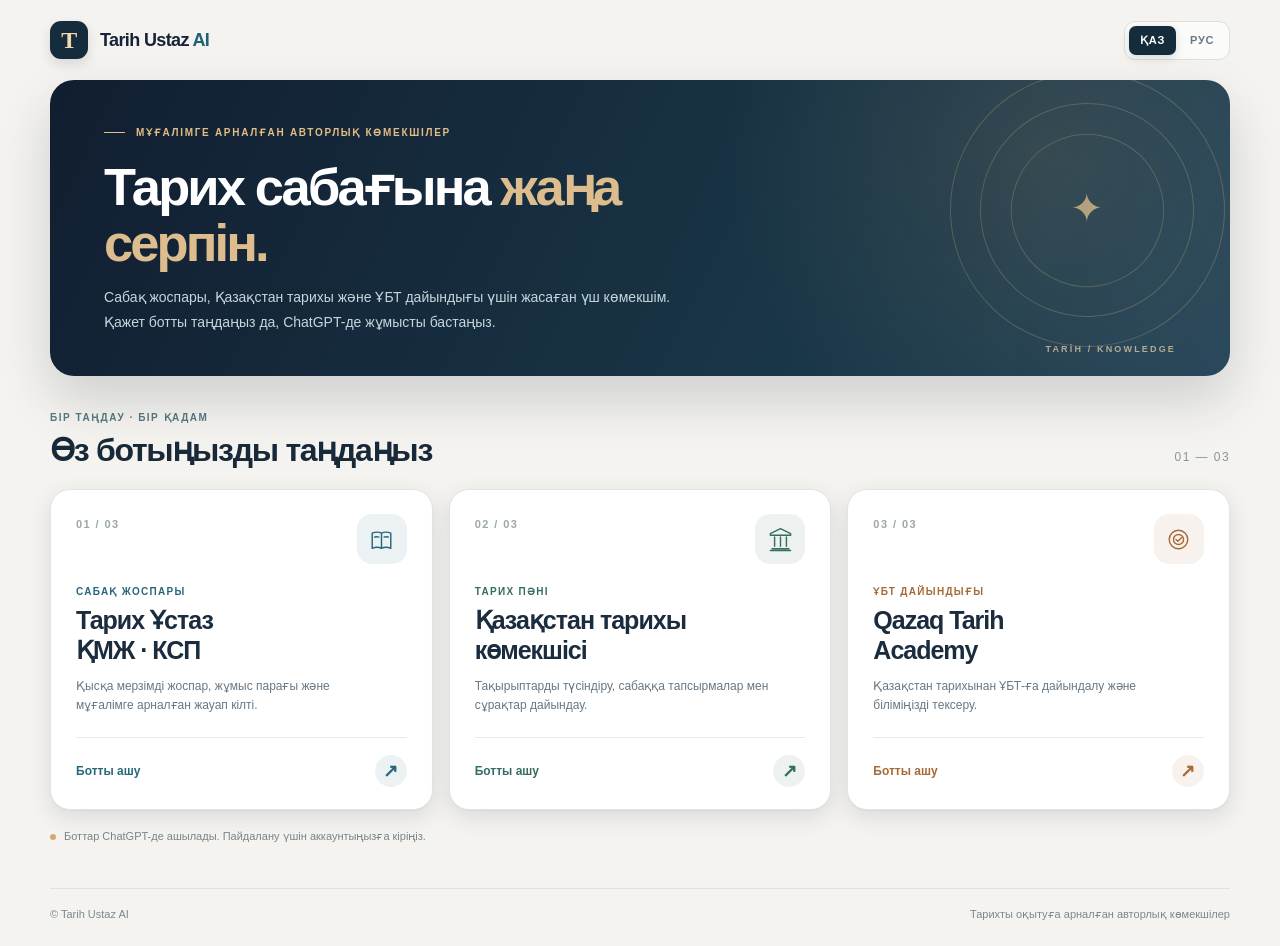
==== commit cd5a7eae: "Replace workshop home with author bot directory" ====
--- a/index.html
+++ b/index.html
@@ -1,171 +1,59 @@
 <!doctype html>
 <html lang="kk">
 <head>
-<meta charset="utf-8">
-<meta name="viewport" content="width=device-width,initial-scale=1">
-<meta name="theme-color" content="#123648">
-<meta name="description" content="Tarih Ustaz AI — КТЖ/КТП құрастыру, презентация, инфографика, иллюстрация және жұмыс парағын бір шеберханада жасау. Тақырыпты таңдаңыз, өңдеңіз және жүктеңіз.">
-<title>Tarih Ustaz AI · Шеберхана</title>
-<link rel="stylesheet" href="app.css?v=20261123workshop2">
-<link rel="stylesheet" href="ktp.css?v=20261123workshop2">
-<link rel="stylesheet" href="workshop-only.css?v=20261123workshop2">
-<script defer src="app.js?v=20261123workshop2"></script>
-<script defer src="ktp.js?v=20261123workshop2"></script>
-<script defer src="ktp-builder.js?v=20261123workshop2"></script>
+  <meta charset="utf-8">
+  <meta name="viewport" content="width=device-width, initial-scale=1">
+  <meta name="theme-color" content="#111d2c">
+  <meta name="description" content="Tarih Ustaz AI — тарих мұғалімдеріне арналған авторлық ChatGPT көмекшілері.">
+  <title>Tarih Ustaz AI · Авторлық боттар</title>
+  <link rel="stylesheet" href="bots.css?v=20261123a">
+  <script defer src="bots.js?v=20261123a"></script>
 </head>
 <body>
-<header class="site-header">
-  <div class="shell header-inner">
-    <a class="brand" href="#studio" aria-label="Tarih Ustaz AI">
-      <span class="brand-symbol">T</span>
-      <span><strong>Tarih Ustaz AI</strong><small data-kk="Тарих мұғалімінің цифрлық шеберханасы" data-ru="Цифровая мастерская учителя истории">Тарих мұғалімінің цифрлық шеберханасы</small></span>
-    </a>
-    <div class="language-switch" aria-label="Тіл таңдау">
-      <button type="button" data-lang="kk" class="active" aria-pressed="true">ҚАЗ</button>
-      <button type="button" data-lang="ru" aria-pressed="false">РУС</button>
-    </div>
+  <div class="page-wrap">
+    <header class="site-header wrap">
+      <a class="brand" href="./" aria-label="Tarih Ustaz AI">
+        <span class="brand-mark" aria-hidden="true">T</span><span class="brand-name">Tarih Ustaz <em>AI</em></span>
+      </a>
+      <div class="language-switch" role="group" aria-label="Тіл / Язык">
+        <button type="button" data-lang="kk" aria-pressed="true">ҚАЗ</button>
+        <button type="button" data-lang="ru" aria-pressed="false">РУС</button>
+      </div>
+    </header>
+
+    <main class="wrap">
+      <section class="hero" aria-labelledby="page-title">
+        <div class="hero-copy">
+          <span class="eyebrow"><span class="eyebrow-line" aria-hidden="true"></span><span data-kk="МҰҒАЛІМГЕ АРНАЛҒАН АВТОРЛЫҚ КӨМЕКШІЛЕР" data-ru="АВТОРСКИЕ ПОМОЩНИКИ ДЛЯ УЧИТЕЛЯ">МҰҒАЛІМГЕ АРНАЛҒАН АВТОРЛЫҚ КӨМЕКШІЛЕР</span></span>
+          <h1 id="page-title" data-kk="Тарих сабағына <span>жаңа серпін.</span>" data-ru="Новый взгляд на <span>уроки истории.</span>">Тарих сабағына <span>жаңа серпін.</span></h1>
+          <p data-kk="Сабақ жоспары, Қазақстан тарихы және ҰБТ дайындығы үшін жасаған үш көмекшім. Қажет ботты таңдаңыз да, ChatGPT-де жұмысты бастаңыз." data-ru="Три моих помощника для плана урока, истории Казахстана и подготовки к ЕНТ. Выберите нужного бота и начните работу в ChatGPT.">Сабақ жоспары, Қазақстан тарихы және ҰБТ дайындығы үшін жасаған үш көмекшім. Қажет ботты таңдаңыз да, ChatGPT-де жұмысты бастаңыз.</p>
+        </div>
+        <div class="hero-art" aria-hidden="true"><span class="art-ring art-ring-one"></span><span class="art-ring art-ring-two"></span><span class="art-ring art-ring-three"></span><span class="art-star">✦</span><span class="art-caption">TARİH / KNOWLEDGE</span></div>
+      </section>
+
+      <section class="bots-section" aria-labelledby="bots-heading">
+        <div class="section-heading"><div><span class="section-label" data-kk="БІР ТАҢДАУ · БІР ҚАДАМ" data-ru="ОДИН ВЫБОР · ОДИН ШАГ">БІР ТАҢДАУ · БІР ҚАДАМ</span><h2 id="bots-heading" data-kk="Өз ботыңызды таңдаңыз" data-ru="Выберите своего бота">Өз ботыңызды таңдаңыз</h2></div><span class="section-count">01 — 03</span></div>
+        <nav class="bot-grid" aria-label="Tarih Ustaz AI боты / Боты Tarih Ustaz AI">
+          <a class="bot-card card-lesson" href="https://chatgpt.com/plugins/plugin_fb8d5bda9a948191a1d20360a2763266" target="_blank" rel="noopener noreferrer">
+            <span class="card-top"><span class="card-number">01 / 03</span><span class="card-icon" aria-hidden="true"><svg viewBox="0 0 32 32" fill="none"><path d="M5 8.5c4-1.7 7.7-1.6 11 0v18c-3.3-1.6-7-1.7-11 0v-18Zm22 0c-4-1.7-7.7-1.6-11 0v18c3.3-1.6 7-1.7 11 0v-18Z" stroke="currentColor" stroke-width="1.7" stroke-linejoin="round"/><path d="M8 13c2-.5 3.7-.5 5 .1M19 13.1c1.3-.6 3-.6 5-.1" stroke="currentColor" stroke-width="1.7" stroke-linecap="round"/></svg></span></span>
+            <span class="card-body"><span class="card-kicker" data-kk="САБАҚ ЖОСПАРЫ" data-ru="ПЛАН УРОКА">САБАҚ ЖОСПАРЫ</span><strong class="card-title">Тарих Ұстаз <span>ҚМЖ · КСП</span></strong><span class="card-description" data-kk="Қысқа мерзімді жоспар, жұмыс парағы және мұғалімге арналған жауап кілті." data-ru="Краткосрочный план, рабочий лист и ключ ответов для учителя.">Қысқа мерзімді жоспар, жұмыс парағы және мұғалімге арналған жауап кілті.</span></span>
+            <span class="card-action"><span data-kk="Ботты ашу" data-ru="Открыть бота">Ботты ашу</span><span class="card-arrow" aria-hidden="true">↗</span></span>
+          </a>
+          <a class="bot-card card-history" href="https://chatgpt.com/plugins/plugin_41418c5317408191a2a00288743aac21" target="_blank" rel="noopener noreferrer">
+            <span class="card-top"><span class="card-number">02 / 03</span><span class="card-icon" aria-hidden="true"><svg viewBox="0 0 32 32" fill="none"><path d="M16 3 4 9v2h24V9L16 3ZM6 27h20M4 29h24M9 13v11m7-11v11m7-11v11" stroke="currentColor" stroke-width="1.7" stroke-linecap="round" stroke-linejoin="round"/></svg></span></span>
+            <span class="card-body"><span class="card-kicker" data-kk="ТАРИХ ПӘНІ" data-ru="ПРЕДМЕТ ИСТОРИЯ">ТАРИХ ПӘНІ</span><strong class="card-title" data-kk="Қазақстан тарихы <span>көмекшісі</span>" data-ru="Помощник по <span>истории Казахстана</span>">Қазақстан тарихы <span>көмекшісі</span></strong><span class="card-description" data-kk="Тақырыптарды түсіндіру, сабаққа тапсырмалар мен сұрақтар дайындау." data-ru="Объяснение тем, подготовка заданий и вопросов к уроку.">Тақырыптарды түсіндіру, сабаққа тапсырмалар мен сұрақтар дайындау.</span></span>
+            <span class="card-action"><span data-kk="Ботты ашу" data-ru="Открыть бота">Ботты ашу</span><span class="card-arrow" aria-hidden="true">↗</span></span>
+          </a>
+          <a class="bot-card card-academy" href="https://chatgpt.com/plugins/plugin_99a0e8de787c81919e79985c790b37db" target="_blank" rel="noopener noreferrer">
+            <span class="card-top"><span class="card-number">03 / 03</span><span class="card-icon" aria-hidden="true"><svg viewBox="0 0 32 32" fill="none"><circle cx="16" cy="16" r="11" stroke="currentColor" stroke-width="1.7"/><circle cx="16" cy="16" r="6" stroke="currentColor" stroke-width="1.7"/><path d="m13 16 2.2 2.2L19.5 14" stroke="currentColor" stroke-width="1.7" stroke-linecap="round" stroke-linejoin="round"/></svg></span></span>
+            <span class="card-body"><span class="card-kicker" data-kk="ҰБТ ДАЙЫНДЫҒЫ" data-ru="ПОДГОТОВКА К ЕНТ">ҰБТ ДАЙЫНДЫҒЫ</span><strong class="card-title">Qazaq Tarih <span>Academy</span></strong><span class="card-description" data-kk="Қазақстан тарихынан ҰБТ-ға дайындалу және біліміңізді тексеру." data-ru="Подготовка к ЕНТ по истории Казахстана и проверка знаний.">Қазақстан тарихынан ҰБТ-ға дайындалу және біліміңізді тексеру.</span></span>
+            <span class="card-action"><span data-kk="Ботты ашу" data-ru="Открыть бота">Ботты ашу</span><span class="card-arrow" aria-hidden="true">↗</span></span>
+          </a>
+        </nav>
+        <p class="access-note"><span class="note-dot" aria-hidden="true"></span><span data-kk="Боттар ChatGPT-де ашылады. Пайдалану үшін аккаунтыңызға кіріңіз." data-ru="Боты откроются в ChatGPT. Для работы войдите в свой аккаунт.">Боттар ChatGPT-де ашылады. Пайдалану үшін аккаунтыңызға кіріңіз.</span></p>
+      </section>
+    </main>
+    <footer class="site-footer wrap"><span>© Tarih Ustaz AI</span><span data-kk="Тарихты оқытуға арналған авторлық көмекшілер" data-ru="Авторские помощники для преподавания истории">Тарихты оқытуға арналған авторлық көмекшілер</span></footer>
   </div>
-</header>
-<main>
-  <section id="studio" class="studio-section">
-    <div class="shell">
-      <h1 class="workshop-title" data-kk="Менің тарих боттарым" data-ru="Мои боты по истории">Менің тарих боттарым</h1>
-      <div class="plugin-intro" data-kk="Ботты таңдап, ChatGPT бетінде орнатыңыз да, жаңа чатта пайдаланыңыз." data-ru="Выберите бота, установите плагин в ChatGPT и используйте его в новом чате.">Ботты таңдап, ChatGPT бетінде орнатыңыз да, жаңа чатта пайдаланыңыз.</div>
-      <nav class="plugin-grid" aria-label="Мои плагины / Менің плагиндерім">
-        <article class="plugin-card">
-          <span>01 · КСП / ҚМЖ</span><h2 data-kk="Сабақ жоспары" data-ru="План урока">Сабақ жоспары</h2>
-          <p data-kk="ҚМЖ/КСП, жұмыс парағы және мұғалімге жауап кілті." data-ru="КСП/ҚМЖ, рабочий лист и ключ ответов для учителя.">ҚМЖ/КСП, жұмыс парағы және мұғалімге жауап кілті.</p>
-          <a href="https://chatgpt.com/plugins/plugin_fb8d5bda9a948191a1d20360a2763266" target="_blank" rel="noopener noreferrer" data-kk="Плагинді ашу ↗" data-ru="Открыть плагин ↗">Плагинді ашу ↗</a>
-        </article>
-        <article class="plugin-card">
-          <span>02 · ТАРИХ</span><h2 data-kk="Қазақстан тарихы" data-ru="История Казахстана">Қазақстан тарихы</h2>
-          <p data-kk="Тарихи тақырыптарды түсіндіру, тапсырма мен сұрақ дайындау." data-ru="Объяснение истории, подготовка заданий и вопросов.">Тарихи тақырыптарды түсіндіру, тапсырма мен сұрақ дайындау.</p>
-          <a href="https://chatgpt.com/plugins/plugin_41418c5317408191a2a00288743aac21" target="_blank" rel="noopener noreferrer" data-kk="Плагинді ашу ↗" data-ru="Открыть плагин ↗">Плагинді ашу ↗</a>
-        </article>
-        <article class="plugin-card">
-          <span>03 · ҰБТ / ЕНТ</span><h2>Qazaq Tarih Academy</h2>
-          <p data-kk="Қазақстан тарихы бойынша ҰБТ-ға дайындық және өзін тексеру." data-ru="Подготовка к ЕНТ по истории Казахстана и проверка знаний.">Қазақстан тарихы бойынша ҰБТ-ға дайындық және өзін тексеру.</p>
-          <a href="https://chatgpt.com/plugins/plugin_99a0e8de787c81919e79985c790b37db" target="_blank" rel="noopener noreferrer" data-kk="Плагинді ашу ↗" data-ru="Открыть плагин ↗">Плагинді ашу ↗</a>
-        </article>
-      </nav>
-      <p class="plugin-access" data-kk="Сілтемелер ChatGPT-де ашылады. Плагинді пайдалану үшін аккаунтыңызға кіріңіз." data-ru="Ссылки откроются в ChatGPT. Для работы с плагином войдите в свой аккаунт.">Сілтемелер ChatGPT-де ашылады. Плагинді пайдалану үшін аккаунтыңызға кіріңіз.</p>
-      <h2 class="tools-heading" data-kk="Сайттағы құралдар" data-ru="Инструменты на сайте">Сайттағы құралдар</h2>
-      <div class="studio-window">
-        <div class="studio-top">
-          <div class="mode-switch" role="tablist" aria-label="Құрал / Инструмент">
-            <button type="button" role="tab" aria-selected="false" aria-controls="ktpWorkspace" data-mode="ktp" data-kk="КТЖ / КТП" data-ru="КТП / КТЖ">КТЖ / КТП</button>
-            <button type="button" role="tab" aria-selected="true" aria-controls="studioBody" data-mode="slides" data-kk="Презентация" data-ru="Презентация">Презентация</button>
-            <button type="button" role="tab" aria-selected="false" aria-controls="studioBody" data-mode="info" data-kk="Инфографика" data-ru="Инфографика">Инфографика</button>
-            <button type="button" role="tab" aria-selected="false" aria-controls="studioBody" data-mode="illustration" data-kk="Иллюстрация" data-ru="Иллюстрация">Иллюстрация</button>
-            <button type="button" role="tab" aria-selected="false" aria-controls="studioBody" data-mode="sheet" data-kk="Жұмыс парағы" data-ru="Рабочий лист">Жұмыс парағы</button>
-          </div>
-        </div>
-        <div class="curriculum-context field-pair">
-          <label><span data-kk="Пән" data-ru="Предмет">Пән</span>
-            <select id="subjectInput">
-              <option value="kaz" data-kk="Қазақстан тарихы" data-ru="История Казахстана">Қазақстан тарихы</option>
-              <option value="world" data-kk="Дүниежүзі тарихы" data-ru="Всемирная история">Дүниежүзі тарихы</option>
-              <option value="law" data-kk="Құқық негіздері" data-ru="Основы права">Құқық негіздері</option>
-              <option value="constitution" data-kk="Конституция негіздері" data-ru="Основы Конституции">Конституция негіздері</option>
-              <option value="order" data-kk="Заң мен тәртіп" data-ru="Закон и порядок">Заң мен тәртіп</option>
-            </select>
-          </label>
-          <label><span data-kk="Сынып" data-ru="Класс">Сынып</span><select id="gradeInput"><option>5</option><option>6</option><option selected>7</option><option>8</option><option>9</option><option>10</option><option>11</option></select></label>
-          <details class="ktp-extra">
-            <summary data-kk="Өз КТЖ файлым" data-ru="Мой файл КТП">Өз КТЖ файлым</summary>
-            <label class="ktp-file"><span data-kk="DOCX / XLSX / CSV жүктеу" data-ru="Загрузить DOCX / XLSX / CSV">DOCX / XLSX / CSV жүктеу</span><input id="ktpFileInput" type="file" accept=".docx,.xlsx,.xls,.csv,.tsv" multiple></label>
-            <button type="button" class="ktp-clear" id="ktpClear" data-kk="Жеке КТЖ-ны тазалау" data-ru="Удалить мой КТП">Жеке КТЖ-ны тазалау</button>
-          </details>
-        </div>
-        <section class="ktp-workspace" id="ktpWorkspace" role="tabpanel" aria-label="КТЖ / КТП" hidden>
-          <div class="ktp-builder-head">
-            <div><h2 data-kk="2026–2027 КТЖ құрастыру" data-ru="Составить КТП на 2026–2027">2026–2027 КТЖ құрастыру</h2>
-              <p data-kk="Каталогтағы сабақтарды жоспарға қосыңыз, жолдарды өңдеңіз және инфографикаға өтіңіз." data-ru="Соберите план из каталога, отредактируйте уроки и перейдите к инфографике.">Каталогтағы сабақтарды жоспарға қосыңыз, жолдарды өңдеңіз және инфографикаға өтіңіз.</p></div>
-            <button type="button" id="ktpBuild" class="button button-primary" data-kk="КТЖ құрастыру" data-ru="Составить КТП">КТЖ құрастыру</button>
-          </div>
-          <div class="ktp-builder-tools">
-            <label><span data-kk="Дереккөз" data-ru="Источник">Дереккөз</span><select id="ktpSource"><option value="catalog" data-kk="2026–2027 каталогы" data-ru="Каталог 2026–2027">2026–2027 каталогы</option><option value="import" data-kk="Менің файлым" data-ru="Мой файл">Менің файлым</option></select></label>
-            <label><span data-kk="Тоқсан" data-ru="Четверть">Тоқсан</span><select id="ktpQuarter"><option value="" data-kk="Барлығы" data-ru="Все">Барлығы</option><option value="1">1</option><option value="2">2</option><option value="3">3</option><option value="4">4</option></select></label>
-            <button type="button" id="ktpAdd" class="button button-secondary" data-kk="+ Сабақ қосу" data-ru="+ Добавить урок" disabled>+ Сабақ қосу</button>
-          </div>
-          <p id="ktpBuilderStatus" class="status" role="status" aria-live="polite"></p>
-          <div class="ktp-table-wrap"><table class="ktp-table"><thead><tr><th>№</th><th data-kk="Тоқсан / бөлім" data-ru="Четверть / раздел">Тоқсан / бөлім</th><th data-kk="Тақырып" data-ru="Тема">Тақырып</th><th data-kk="Оқу мақсаты" data-ru="Цель обучения">Оқу мақсаты</th><th data-kk="Әрекет" data-ru="Действие">Әрекет</th></tr></thead><tbody id="ktpBuilderRows"></tbody></table></div>
-          <div class="ktp-builder-export" id="ktpBuilderExport" hidden>
-            <button type="button" class="button button-secondary" id="ktpCsv">↓ CSV</button><button type="button" class="button button-secondary" id="ktpHtml">↓ HTML</button><button type="button" class="button button-secondary" id="ktpPdf">↓ PDF</button>
-            <span data-kk="Өзгерістер осы браузерде сақталады. PDF басып шығару терезесінен сақталады." data-ru="Изменения сохраняются в этом браузере. PDF сохраняется через окно печати.">Өзгерістер осы браузерде сақталады. PDF басып шығару терезесінен сақталады.</span>
-          </div>
-        </section>
-        <div class="studio-body" id="studioBody" role="tabpanel" aria-label="Презентация / Инфографика / Иллюстрация / Жұмыс парағы">
-          <form id="editorForm" class="editor-fields" novalidate>
-            <div class="editor-section-top"><h2 data-kk="Тақырып және мазмұн" data-ru="Тема и содержание">Тақырып және мазмұн</h2></div>
-            <div class="ktp-import" id="ktpImport">
-              <div class="ktp-heading">
-                <div><span class="ktp-kicker" data-kk="КТЖ / КТП · 2026–2027" data-ru="КТП / КТЖ · 2026–2027">КТЖ / КТП · 2026–2027</span>
-                  <strong data-kk="Дайын тақырыпты таңдаңыз" data-ru="Выберите готовую тему">Дайын тақырыпты таңдаңыз</strong>
-                </div>
-              </div>
-              <div class="ktp-controls">
-                <label><span data-kk="Тақырыпты іздеу" data-ru="Поиск темы">Тақырыпты іздеу</span><input id="ktpSearch" type="search" placeholder="КТЖ тақырыбы / Тема КТП" autocomplete="off"></label>
-                <label><span data-kk="Сабақты таңдау" data-ru="Выбрать урок">Сабақты таңдау</span><select id="ktpTopicSelect" disabled><option data-kk="Тақырыптар жүктелуде..." data-ru="Загрузка тем...">Тақырыптар жүктелуде...</option></select></label>
-              </div>
-              <div class="ktp-foot">
-                <span id="ktpStatus" role="status" aria-live="polite" data-kk="2026–2027 оқу жылының КТЖ базасы ашылуда." data-ru="Загружается каталог КТП за 2026–2027 год.">2026–2027 оқу жылының КТЖ базасы ашылуда.</span>
-              </div>
-            </div>
-            <label><span data-kk="Тақырып" data-ru="Тема">Тақырып</span><input type="text" id="topicInput" maxlength="300" placeholder="КТЖ-дан таңдаңыз немесе тақырып жазыңыз" required></label>
-            <label><span data-kk="Оқу мақсаты / негізгі ой" data-ru="Цель обучения / основная идея">Оқу мақсаты / негізгі ой</span><textarea id="goalInput" rows="3" maxlength="1500" placeholder="КТЖ-дан автоматты толтырылады"></textarea></label>
-            <label><span data-kk="Тарихи деректер (әр жолға бір дерек)" data-ru="Исторические факты (каждый с новой строки)">Тарихи деректер (әр жолға бір дерек)</span><textarea id="factsInput" rows="4" maxlength="1500" placeholder="Тексерілген тарихи деректерді қосыңыз"></textarea></label>
-            <div class="field-pair">
-              <label><span data-kk="Фотосурет" data-ru="Фотография">Фотосурет</span><select id="imageSelect">
-                <option value="auto" data-kk="Құралға сай" data-ru="По инструменту">Құралға сай</option>
-                <option value="arch" data-kk="Түркістан кесенесі" data-ru="Мавзолей в Туркестане">Түркістан кесенесі</option>
-                <option value="rock" data-kk="Таңбалы петроглифтері" data-ru="Петроглифы Тамгалы">Таңбалы петроглифтері</option>
-                <option value="yurt" data-kk="Қазақ киіз үйі" data-ru="Казахская юрта">Қазақ киіз үйі</option>
-              </select></label>
-              <label class="file-label"><span data-kk="Өз суретім" data-ru="Моё фото">Өз суретім</span><input id="uploadInput" type="file" accept="image/jpeg,image/png,image/webp"><small>JPG / PNG / WebP · 2 MB</small></label>
-            </div>
-            <label><span data-kk="Дизайн" data-ru="Дизайн">Дизайн</span><select id="themeInput">
-              <option value="navy" data-kk="Классикалық көк" data-ru="Классический синий">Классикалық көк</option>
-              <option value="forest" data-kk="Қою жасыл" data-ru="Тёмно-зелёный">Қою жасыл</option>
-              <option value="warm" data-kk="Қоңыр-сепия" data-ru="Тёплая сепия">Қоңыр-сепия</option>
-            </select></label>
-            <button id="generateBtn" type="submit" class="button button-primary create-button" data-kk="✦ Жасау және ашу" data-ru="✦ Создать и открыть">✦ Жасау және ашу</button>
-            <p class="editor-hint" data-kk="Жергілікті үлгі: жаңа сурет пен деректерді AI жасамайды. Деректерді тексеріңіз." data-ru="Локальный шаблон: AI не создаёт изображения и факты. Проверяйте данные.">Жергілікті үлгі: жаңа сурет пен деректерді AI жасамайды. Деректерді тексеріңіз.</p>
-          </form>
-          <div class="preview-panel" id="previewPanel">
-            <div class="preview-top"><span data-kk="НӘТИЖЕНІ ҚАРАУ" data-ru="ПРЕДПРОСМОТР">НӘТИЖЕНІ ҚАРАУ</span><span class="preview-type" id="previewType">SLIDES / 16:9</span></div>
-            <div class="canvas-shell"><canvas id="previewCanvas" width="1280" height="720" aria-label="Материал нәтижесі"></canvas><div id="canvasLoading" class="canvas-loading" hidden data-kk="Сурет өңделуде..." data-ru="Обработка изображения...">Сурет өңделуде...</div></div>
-            <div class="slide-nav" id="slideNav"><button type="button" id="prevSlide" data-kk="← Алдыңғы" data-ru="← Предыдущий">← Алдыңғы</button><span id="slidePage">1 / 4</span><button type="button" id="nextSlide" data-kk="Келесі →" data-ru="Следующий →">Келесі →</button></div>
-            <div class="preview-actions">
-              <button type="button" class="button button-secondary" id="pngBtn">↓ PNG</button>
-              <button type="button" class="button button-secondary" id="jpgBtn">↓ JPG</button>
-              <button type="button" class="button button-secondary" id="htmlBtn">↓ HTML</button>
-              <button type="button" class="button button-secondary" id="pdfBtn">↓ PDF</button>
-            </div>
-            <button type="button" id="copyBtn" class="copy-link" data-kk="Мәтінді көшіру" data-ru="Копировать текст">Мәтінді көшіру</button>
-            <p class="download-note" data-kk="Слайдтар: PNG/JPG — ағымдағы кадр; HTML/PDF — барлық 4 кадр. PDF — басып шығару терезесінде." data-ru="Слайды: PNG/JPG — текущий кадр; HTML/PDF — все 4 кадра. PDF — через окно печати.">Слайдтар: PNG/JPG — ағымдағы кадр; HTML/PDF — барлық 4 кадр. PDF — басып шығару терезесінде.</p>
-            <p id="status" class="status" role="status" aria-live="polite"></p>
-          </div>
-        </div>
-      </div>
-      <details class="workshop-saved">
-        <summary><strong data-kk="Сақталған жұмыстар" data-ru="Сохранённые работы">Сақталған жұмыстар</strong><span data-kk="Осы браузердегі соңғы 8 материал" data-ru="Последние 8 материалов в этом браузере">Осы браузердегі соңғы 8 материал</span></summary>
-        <div id="libraryGrid" class="library-grid"></div>
-      </details>
-      <p class="source-note" data-kk="Фотодереккөздер: Wikimedia Commons (CentrAsia, Ninaras, Alexandr frolov; CC0 / CC BY-SA 4.0)." data-ru="Источники фото: Wikimedia Commons (CentrAsia, Ninaras, Alexandr frolov; CC0 / CC BY-SA 4.0).">Фотодереккөздер: Wikimedia Commons (CentrAsia, Ninaras, Alexandr frolov; CC0 / CC BY-SA 4.0).</p>
-    </div>
-  </section>
-</main>
-<dialog id="viewModal" class="view-modal" aria-label="Дайын материал">
-  <div class="modal-header"><strong id="modalTitle">Tarih Ustaz AI</strong><div class="modal-head-actions">
-    <button type="button" class="modal-action" id="modalPng">↓ PNG</button>
-    <button type="button" class="modal-action" id="modalJpg">↓ JPG</button>
-    <button type="button" class="modal-action" id="modalHtml">↓ HTML</button>
-    <button type="button" class="modal-action" id="modalPdf">↓ PDF</button>
-    <button type="button" class="modal-close" id="modalClose" aria-label="Жабу">✕</button>
-  </div></div>
-  <div class="modal-preview"><canvas id="modalCanvas" width="1280" height="720"></canvas></div>
-  <div class="modal-slide-nav" id="modalSlideNav"><button type="button" id="modalPrev">←</button><span id="modalSlideNumber">1 / 4</span><button type="button" id="modalNext">→</button></div>
-</dialog>
 </body>
 </html>
--- a/bots.css
+++ b/bots.css
@@ -0,0 +1,62 @@
+:root{color-scheme:light;--ink:#172338;--muted:#627185;--cream:#f5f3ef;--line:#e4e5e3;--gold:#d6ac72;--blue:#1e6175}
+*{box-sizing:border-box}
+html{scroll-behavior:smooth}
+body{margin:0;background:var(--cream);color:var(--ink);font-family:Inter,"Segoe UI",Arial,sans-serif;-webkit-font-smoothing:antialiased}
+a{color:inherit;text-decoration:none}
+button{font:inherit}
+.wrap{width:min(1180px,calc(100% - 48px));margin-inline:auto}
+.page-wrap{min-height:100vh;display:flex;flex-direction:column}
+.site-header{height:80px;display:flex;align-items:center;justify-content:space-between;gap:24px}
+.brand{display:inline-flex;align-items:center;gap:12px;font-size:18px;font-weight:800;letter-spacing:-.035em;white-space:nowrap}
+.brand em{font-style:normal;color:var(--blue)}
+.brand-mark{display:grid;place-items:center;width:38px;height:38px;border-radius:11px;background:#142c3b;color:#f2d9ad;font-family:Georgia,serif;font-size:24px;font-weight:700;box-shadow:0 5px 12px #17233820}
+.language-switch{display:inline-flex;gap:3px;padding:4px;border:1px solid #dedfdc;border-radius:11px;background:#ffffffab}
+.language-switch button{border:0;border-radius:7px;padding:8px 11px;background:transparent;color:#687786;font-size:11px;font-weight:800;letter-spacing:.06em;cursor:pointer}
+.language-switch button[aria-pressed="true"]{background:#142c3b;color:#fff;box-shadow:0 3px 8px #17233826}
+.language-switch button:hover:not([aria-pressed="true"]){color:#172338;background:#f0f1ef}
+main{flex:1}
+.hero{position:relative;min-height:267px;overflow:hidden;display:flex;align-items:center;border-radius:24px;background:linear-gradient(116deg,#111e30 0%,#193648 65%,#214358 100%);color:#fff;box-shadow:0 24px 52px #0e26322b}
+.hero:after{content:"";position:absolute;inset:0;background:radial-gradient(circle at 84% 25%,#9b846033,transparent 31%),linear-gradient(90deg,transparent 77%,#ffffff07);pointer-events:none}
+.hero-copy{position:relative;z-index:2;max-width:750px;padding:39px 54px 42px}
+.eyebrow{display:inline-flex;align-items:center;gap:11px;color:#e2bd86;font-size:10px;font-weight:800;letter-spacing:.17em;line-height:1.5}
+.eyebrow-line{display:inline-block;width:21px;height:1px;background:#e2bd86;flex:none}
+.hero h1{margin:19px 0 14px;max-width:720px;font-size:clamp(34px,4.1vw,55px);line-height:1.07;letter-spacing:-.055em;font-weight:760}
+.hero h1 span{color:#ddbd8e}
+.hero p{max-width:610px;margin:0;color:#c7d5dc;font-size:14px;line-height:1.75}
+.hero-art{position:absolute;right:-40px;top:0;bottom:0;width:360px;opacity:.75}
+.art-ring{position:absolute;border:1px solid #d9b7805b;border-radius:50%;transform:rotate(-25deg)}
+.art-ring-one{width:275px;height:275px;right:45px;top:-8px}
+.art-ring-two{width:214px;height:214px;right:76px;top:23px}
+.art-ring-three{width:153px;height:153px;right:106px;top:54px}
+.art-star{position:absolute;right:166px;top:105px;color:#ebc894;font-size:40px}
+.art-caption{position:absolute;right:94px;bottom:22px;color:#e7d0ae;font-size:9px;font-weight:700;letter-spacing:.24em}
+.bots-section{padding:36px 0 42px}
+.section-heading{display:flex;align-items:end;justify-content:space-between;gap:20px;margin-bottom:20px}
+.section-label{display:block;margin-bottom:9px;color:#567781;font-size:10px;letter-spacing:.15em;font-weight:800}
+.section-heading h2{margin:0;color:#182a39;font-size:clamp(23px,2.7vw,32px);line-height:1.15;letter-spacing:-.04em}
+.section-count{padding-bottom:5px;color:#8a959b;font-size:12px;letter-spacing:.12em}
+.bot-grid{display:grid;grid-template-columns:repeat(3,minmax(0,1fr));gap:16px}
+.bot-card{--accent:#28677b;display:flex;flex-direction:column;min-height:296px;padding:24px 25px 22px;border:1px solid #e3e5e3;border-radius:20px;background:#fff;box-shadow:0 7px 22px #233b4920,0 1px 1px #233b490b;transition:transform .2s ease,box-shadow .2s ease,border-color .2s ease}
+.bot-card:hover{transform:translateY(-5px);box-shadow:0 18px 38px #233b492a;border-color:#ccd8d7}
+.bot-card:focus-visible,.brand:focus-visible,.language-switch button:focus-visible{outline:3px solid #be8543;outline-offset:4px}
+.card-history{--accent:#356d63}
+.card-academy{--accent:#a66a37}
+.card-top{display:flex;justify-content:space-between;align-items:flex-start}
+.card-number{padding-top:4px;color:#9ba7ab;font-size:11px;font-weight:800;letter-spacing:.13em}
+.card-icon{display:grid;place-items:center;width:50px;height:50px;border-radius:15px;background:color-mix(in srgb,var(--accent) 9%,white);color:var(--accent)}
+.card-icon svg{width:27px;height:27px}
+.card-body{display:flex;flex-direction:column;align-items:flex-start;flex:1}
+.card-kicker{margin-top:22px;color:var(--accent);font-size:10px;font-weight:850;letter-spacing:.13em}
+.card-title{display:block;margin:9px 0 11px;max-width:290px;color:#1a2c3d;font-size:clamp(21px,2vw,25px);line-height:1.19;letter-spacing:-.04em;font-weight:800}
+.card-title span{display:block}
+.card-description{max-width:300px;color:#687884;font-size:12px;line-height:1.62}
+.card-action{display:flex;justify-content:space-between;align-items:center;width:100%;margin-top:22px;padding-top:17px;border-top:1px solid #e9ebeb;color:var(--accent);font-size:12px;font-weight:800}
+.card-arrow{display:grid;place-items:center;width:32px;height:32px;border-radius:50%;background:color-mix(in srgb,var(--accent) 9%,white);font-size:18px;line-height:1;transition:transform .2s ease}
+.bot-card:hover .card-arrow{transform:translate(2px,-2px)}
+.access-note{display:flex;align-items:center;gap:8px;margin:18px 0 0;color:#75858b;font-size:11px;line-height:1.6}
+.note-dot{width:6px;height:6px;flex:none;border-radius:50%;background:#d1ac72}
+.site-footer{display:flex;justify-content:space-between;gap:20px;border-top:1px solid #dfe2e0;padding:19px 0 25px;color:#7a898e;font-size:11px}
+@media(max-width:960px){.hero-art{right:-110px;opacity:.44}.hero-copy{max-width:680px}.bot-card{padding:21px;min-height:310px}}
+@media(max-width:720px){.wrap{width:min(100% - 30px,540px)}.site-header{height:70px}.hero{min-height:0;border-radius:18px}.hero-copy{padding:35px 28px 39px}.hero-art{right:-185px;opacity:.23}.hero h1{font-size:clamp(33px,7vw,45px)}.hero p{font-size:13px}.bots-section{padding-top:31px}.bot-grid{grid-template-columns:1fr;gap:12px}.bot-card{min-height:0;padding:21px 23px}.card-kicker{margin-top:15px}.card-title{font-size:23px}.card-action{margin-top:22px}.site-footer{flex-direction:column;gap:7px}}
+@media(max-width:390px){.brand-name{font-size:16px}.language-switch button{padding:8px}.eyebrow{font-size:9px;letter-spacing:.11em}.hero-copy{padding-inline:23px}}
+@media(prefers-reduced-motion:reduce){html{scroll-behavior:auto}.bot-card,.card-arrow{transition:none}}
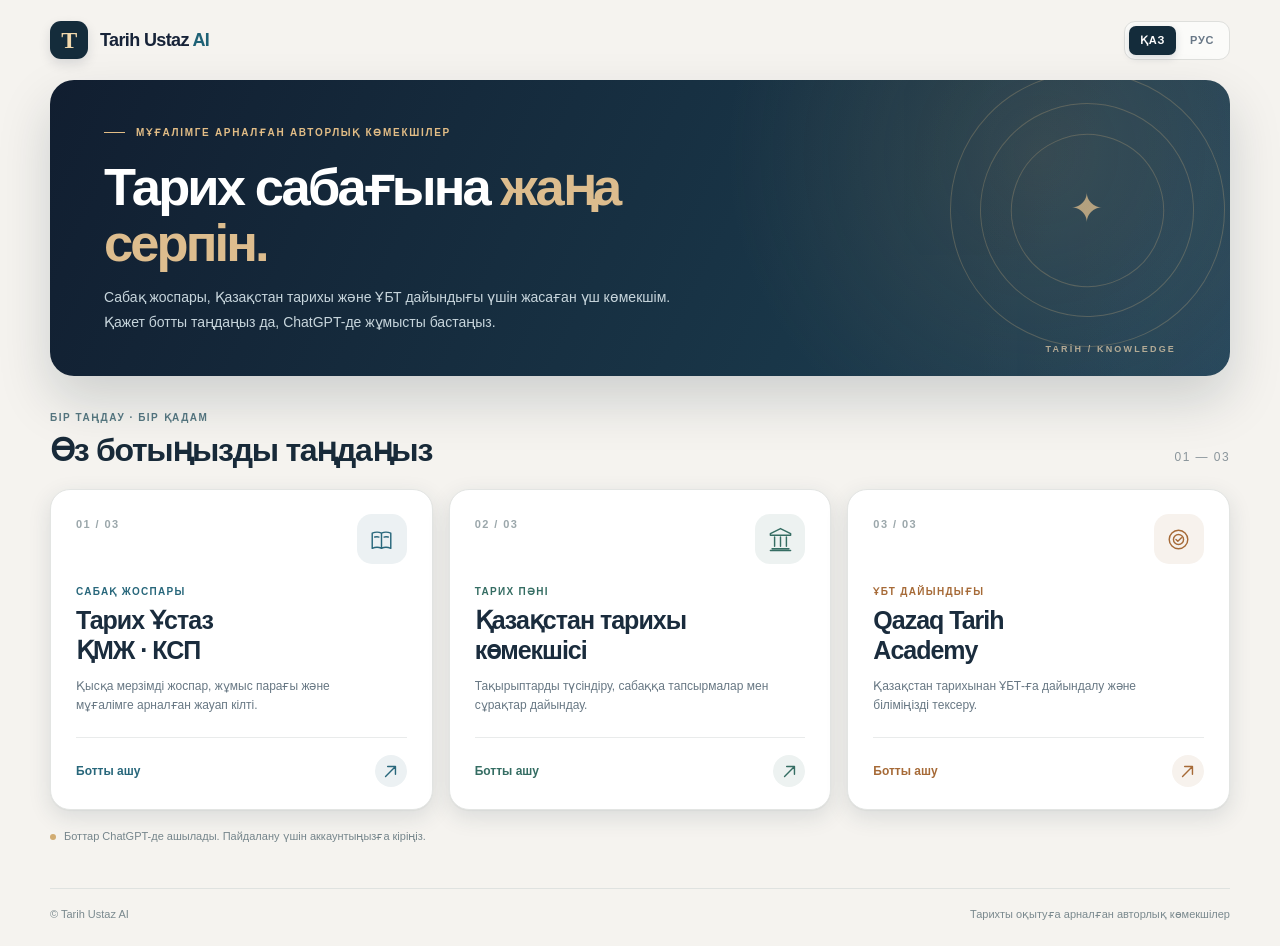
==== commit abd6ed77: "Use reliable vector arrows on bot cards" ====
--- a/index.html
+++ b/index.html
@@ -6,7 +6,7 @@
   <meta name="theme-color" content="#111d2c">
   <meta name="description" content="Tarih Ustaz AI — тарих мұғалімдеріне арналған авторлық ChatGPT көмекшілері.">
   <title>Tarih Ustaz AI · Авторлық боттар</title>
-  <link rel="stylesheet" href="bots.css?v=20261123a">
+  <link rel="stylesheet" href="bots.css?v=20261123b">
   <script defer src="bots.js?v=20261123a"></script>
 </head>
 <body>
@@ -37,17 +37,17 @@
           <a class="bot-card card-lesson" href="https://chatgpt.com/plugins/plugin_fb8d5bda9a948191a1d20360a2763266" target="_blank" rel="noopener noreferrer">
             <span class="card-top"><span class="card-number">01 / 03</span><span class="card-icon" aria-hidden="true"><svg viewBox="0 0 32 32" fill="none"><path d="M5 8.5c4-1.7 7.7-1.6 11 0v18c-3.3-1.6-7-1.7-11 0v-18Zm22 0c-4-1.7-7.7-1.6-11 0v18c3.3-1.6 7-1.7 11 0v-18Z" stroke="currentColor" stroke-width="1.7" stroke-linejoin="round"/><path d="M8 13c2-.5 3.7-.5 5 .1M19 13.1c1.3-.6 3-.6 5-.1" stroke="currentColor" stroke-width="1.7" stroke-linecap="round"/></svg></span></span>
             <span class="card-body"><span class="card-kicker" data-kk="САБАҚ ЖОСПАРЫ" data-ru="ПЛАН УРОКА">САБАҚ ЖОСПАРЫ</span><strong class="card-title">Тарих Ұстаз <span>ҚМЖ · КСП</span></strong><span class="card-description" data-kk="Қысқа мерзімді жоспар, жұмыс парағы және мұғалімге арналған жауап кілті." data-ru="Краткосрочный план, рабочий лист и ключ ответов для учителя.">Қысқа мерзімді жоспар, жұмыс парағы және мұғалімге арналған жауап кілті.</span></span>
-            <span class="card-action"><span data-kk="Ботты ашу" data-ru="Открыть бота">Ботты ашу</span><span class="card-arrow" aria-hidden="true">↗</span></span>
+            <span class="card-action"><span data-kk="Ботты ашу" data-ru="Открыть бота">Ботты ашу</span><span class="card-arrow" aria-hidden="true"><svg viewBox="0 0 24 24" fill="none"><path d="M5 19 19 5M8 5h11v11" stroke="currentColor" stroke-width="2" stroke-linecap="round" stroke-linejoin="round"/></svg></span></span>
           </a>
           <a class="bot-card card-history" href="https://chatgpt.com/plugins/plugin_41418c5317408191a2a00288743aac21" target="_blank" rel="noopener noreferrer">
             <span class="card-top"><span class="card-number">02 / 03</span><span class="card-icon" aria-hidden="true"><svg viewBox="0 0 32 32" fill="none"><path d="M16 3 4 9v2h24V9L16 3ZM6 27h20M4 29h24M9 13v11m7-11v11m7-11v11" stroke="currentColor" stroke-width="1.7" stroke-linecap="round" stroke-linejoin="round"/></svg></span></span>
             <span class="card-body"><span class="card-kicker" data-kk="ТАРИХ ПӘНІ" data-ru="ПРЕДМЕТ ИСТОРИЯ">ТАРИХ ПӘНІ</span><strong class="card-title" data-kk="Қазақстан тарихы <span>көмекшісі</span>" data-ru="Помощник по <span>истории Казахстана</span>">Қазақстан тарихы <span>көмекшісі</span></strong><span class="card-description" data-kk="Тақырыптарды түсіндіру, сабаққа тапсырмалар мен сұрақтар дайындау." data-ru="Объяснение тем, подготовка заданий и вопросов к уроку.">Тақырыптарды түсіндіру, сабаққа тапсырмалар мен сұрақтар дайындау.</span></span>
-            <span class="card-action"><span data-kk="Ботты ашу" data-ru="Открыть бота">Ботты ашу</span><span class="card-arrow" aria-hidden="true">↗</span></span>
+            <span class="card-action"><span data-kk="Ботты ашу" data-ru="Открыть бота">Ботты ашу</span><span class="card-arrow" aria-hidden="true"><svg viewBox="0 0 24 24" fill="none"><path d="M5 19 19 5M8 5h11v11" stroke="currentColor" stroke-width="2" stroke-linecap="round" stroke-linejoin="round"/></svg></span></span>
           </a>
           <a class="bot-card card-academy" href="https://chatgpt.com/plugins/plugin_99a0e8de787c81919e79985c790b37db" target="_blank" rel="noopener noreferrer">
             <span class="card-top"><span class="card-number">03 / 03</span><span class="card-icon" aria-hidden="true"><svg viewBox="0 0 32 32" fill="none"><circle cx="16" cy="16" r="11" stroke="currentColor" stroke-width="1.7"/><circle cx="16" cy="16" r="6" stroke="currentColor" stroke-width="1.7"/><path d="m13 16 2.2 2.2L19.5 14" stroke="currentColor" stroke-width="1.7" stroke-linecap="round" stroke-linejoin="round"/></svg></span></span>
             <span class="card-body"><span class="card-kicker" data-kk="ҰБТ ДАЙЫНДЫҒЫ" data-ru="ПОДГОТОВКА К ЕНТ">ҰБТ ДАЙЫНДЫҒЫ</span><strong class="card-title">Qazaq Tarih <span>Academy</span></strong><span class="card-description" data-kk="Қазақстан тарихынан ҰБТ-ға дайындалу және біліміңізді тексеру." data-ru="Подготовка к ЕНТ по истории Казахстана и проверка знаний.">Қазақстан тарихынан ҰБТ-ға дайындалу және біліміңізді тексеру.</span></span>
-            <span class="card-action"><span data-kk="Ботты ашу" data-ru="Открыть бота">Ботты ашу</span><span class="card-arrow" aria-hidden="true">↗</span></span>
+            <span class="card-action"><span data-kk="Ботты ашу" data-ru="Открыть бота">Ботты ашу</span><span class="card-arrow" aria-hidden="true"><svg viewBox="0 0 24 24" fill="none"><path d="M5 19 19 5M8 5h11v11" stroke="currentColor" stroke-width="2" stroke-linecap="round" stroke-linejoin="round"/></svg></span></span>
           </a>
         </nav>
         <p class="access-note"><span class="note-dot" aria-hidden="true"></span><span data-kk="Боттар ChatGPT-де ашылады. Пайдалану үшін аккаунтыңызға кіріңіз." data-ru="Боты откроются в ChatGPT. Для работы войдите в свой аккаунт.">Боттар ChatGPT-де ашылады. Пайдалану үшін аккаунтыңызға кіріңіз.</span></p>
--- a/bots.css
+++ b/bots.css
@@ -52,6 +52,7 @@
 .card-description{max-width:300px;color:#687884;font-size:12px;line-height:1.62}
 .card-action{display:flex;justify-content:space-between;align-items:center;width:100%;margin-top:22px;padding-top:17px;border-top:1px solid #e9ebeb;color:var(--accent);font-size:12px;font-weight:800}
 .card-arrow{display:grid;place-items:center;width:32px;height:32px;border-radius:50%;background:color-mix(in srgb,var(--accent) 9%,white);font-size:18px;line-height:1;transition:transform .2s ease}
+.card-arrow svg{width:17px;height:17px}
 .bot-card:hover .card-arrow{transform:translate(2px,-2px)}
 .access-note{display:flex;align-items:center;gap:8px;margin:18px 0 0;color:#75858b;font-size:11px;line-height:1.6}
 .note-dot{width:6px;height:6px;flex:none;border-radius:50%;background:#d1ac72}
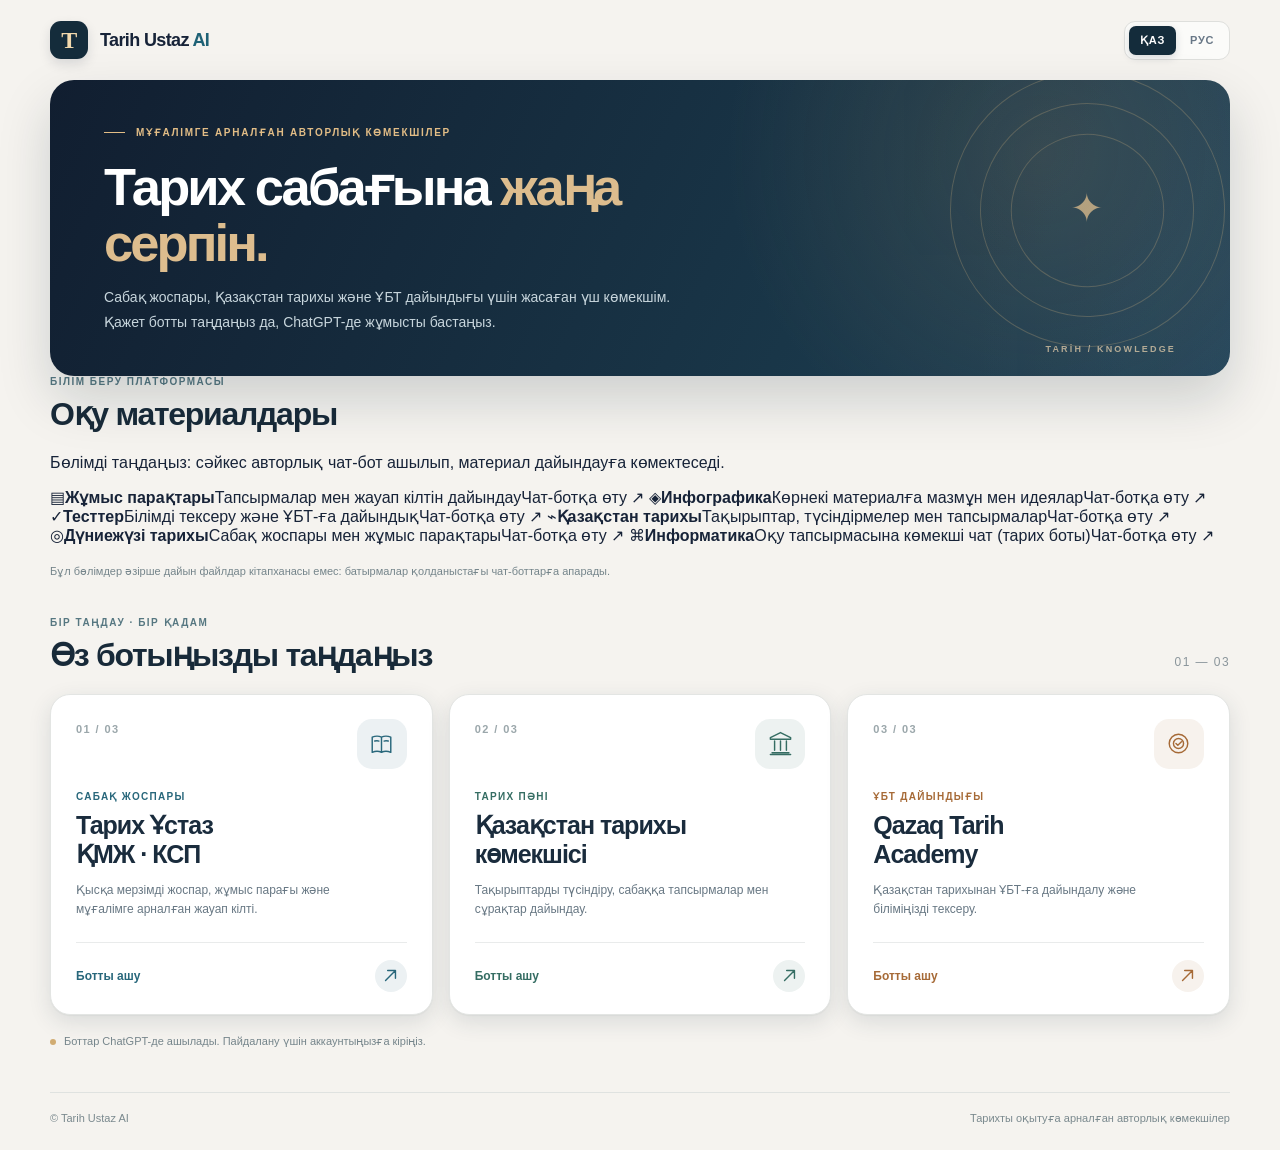
==== commit 7ea775ff: "Add educational material sections linking to existing chatbots" ====
--- a/index.html
+++ b/index.html
@@ -6,7 +6,7 @@
   <meta name="theme-color" content="#111d2c">
   <meta name="description" content="Tarih Ustaz AI — тарих мұғалімдеріне арналған авторлық ChatGPT көмекшілері.">
   <title>Tarih Ustaz AI · Авторлық боттар</title>
-  <link rel="stylesheet" href="bots.css?v=20261123b">
+  <link rel="stylesheet" href="bots.css?v=20261123c">
   <script defer src="bots.js?v=20261123a"></script>
 </head>
 <body>
@@ -29,6 +29,21 @@
           <p data-kk="Сабақ жоспары, Қазақстан тарихы және ҰБТ дайындығы үшін жасаған үш көмекшім. Қажет ботты таңдаңыз да, ChatGPT-де жұмысты бастаңыз." data-ru="Три моих помощника для плана урока, истории Казахстана и подготовки к ЕНТ. Выберите нужного бота и начните работу в ChatGPT.">Сабақ жоспары, Қазақстан тарихы және ҰБТ дайындығы үшін жасаған үш көмекшім. Қажет ботты таңдаңыз да, ChatGPT-де жұмысты бастаңыз.</p>
         </div>
         <div class="hero-art" aria-hidden="true"><span class="art-ring art-ring-one"></span><span class="art-ring art-ring-two"></span><span class="art-ring art-ring-three"></span><span class="art-star">✦</span><span class="art-caption">TARİH / KNOWLEDGE</span></div>
+      </section>
+
+
+      <section class="resources-section" id="materials" aria-labelledby="materials-heading">
+        <div class="section-heading"><div><span class="section-label" data-kk="БІЛІМ БЕРУ ПЛАТФОРМАСЫ" data-ru="ОБРАЗОВАТЕЛЬНАЯ ПЛАТФОРМА">БІЛІМ БЕРУ ПЛАТФОРМАСЫ</span><h2 id="materials-heading" data-kk="Оқу материалдары" data-ru="Учебные материалы">Оқу материалдары</h2></div></div>
+        <p class="resources-intro" data-kk="Бөлімді таңдаңыз: сәйкес авторлық чат-бот ашылып, материал дайындауға көмектеседі." data-ru="Выберите раздел: откроется авторский чат-бот, который поможет подготовить материал.">Бөлімді таңдаңыз: сәйкес авторлық чат-бот ашылып, материал дайындауға көмектеседі.</p>
+        <nav class="resource-grid" aria-label="Оқу материалдары / Учебные материалы">
+          <a class="resource-card" href="https://chatgpt.com/plugins/plugin_fb8d5bda9a948191a1d20360a2763266" target="_blank" rel="noopener noreferrer"><span class="resource-icon" aria-hidden="true">▤</span><strong data-kk="Жұмыс парақтары" data-ru="Рабочие листы">Жұмыс парақтары</strong><span data-kk="Тапсырмалар мен жауап кілтін дайындау" data-ru="Создание заданий и ключей ответов">Тапсырмалар мен жауап кілтін дайындау</span><span class="resource-link" data-kk="Чат-ботқа өту ↗" data-ru="Перейти в чат-бот ↗">Чат-ботқа өту ↗</span></a>
+          <a class="resource-card" href="https://chatgpt.com/plugins/plugin_fb8d5bda9a948191a1d20360a2763266" target="_blank" rel="noopener noreferrer"><span class="resource-icon" aria-hidden="true">◈</span><strong data-kk="Инфографика" data-ru="Инфографика">Инфографика</strong><span data-kk="Көрнекі материалға мазмұн мен идеялар" data-ru="Содержание и идеи для наглядных материалов">Көрнекі материалға мазмұн мен идеялар</span><span class="resource-link" data-kk="Чат-ботқа өту ↗" data-ru="Перейти в чат-бот ↗">Чат-ботқа өту ↗</span></a>
+          <a class="resource-card" href="https://chatgpt.com/plugins/plugin_99a0e8de787c81919e79985c790b37db" target="_blank" rel="noopener noreferrer"><span class="resource-icon" aria-hidden="true">✓</span><strong data-kk="Тесттер" data-ru="Тесты">Тесттер</strong><span data-kk="Білімді тексеру және ҰБТ-ға дайындық" data-ru="Проверка знаний и подготовка к ЕНТ">Білімді тексеру және ҰБТ-ға дайындық</span><span class="resource-link" data-kk="Чат-ботқа өту ↗" data-ru="Перейти в чат-бот ↗">Чат-ботқа өту ↗</span></a>
+          <a class="resource-card" href="https://chatgpt.com/plugins/plugin_41418c5317408191a2a00288743aac21" target="_blank" rel="noopener noreferrer"><span class="resource-icon" aria-hidden="true">⌁</span><strong data-kk="Қазақстан тарихы" data-ru="История Казахстана">Қазақстан тарихы</strong><span data-kk="Тақырыптар, түсіндірмелер мен тапсырмалар" data-ru="Темы, объяснения и задания">Тақырыптар, түсіндірмелер мен тапсырмалар</span><span class="resource-link" data-kk="Чат-ботқа өту ↗" data-ru="Перейти в чат-бот ↗">Чат-ботқа өту ↗</span></a>
+          <a class="resource-card" href="https://chatgpt.com/plugins/plugin_fb8d5bda9a948191a1d20360a2763266" target="_blank" rel="noopener noreferrer"><span class="resource-icon" aria-hidden="true">◎</span><strong data-kk="Дүниежүзі тарихы" data-ru="Всемирная история">Дүниежүзі тарихы</strong><span data-kk="Сабақ жоспары мен жұмыс парақтары" data-ru="Планы уроков и рабочие листы">Сабақ жоспары мен жұмыс парақтары</span><span class="resource-link" data-kk="Чат-ботқа өту ↗" data-ru="Перейти в чат-бот ↗">Чат-ботқа өту ↗</span></a>
+          <a class="resource-card" href="https://chatgpt.com/plugins/plugin_fb8d5bda9a948191a1d20360a2763266" target="_blank" rel="noopener noreferrer"><span class="resource-icon" aria-hidden="true">⌘</span><strong data-kk="Информатика" data-ru="Информатика">Информатика</strong><span data-kk="Оқу тапсырмасына көмекші чат (тарих боты)" data-ru="Помощник по заданиям (бот по истории)">Оқу тапсырмасына көмекші чат (тарих боты)</span><span class="resource-link" data-kk="Чат-ботқа өту ↗" data-ru="Перейти в чат-бот ↗">Чат-ботқа өту ↗</span></a>
+        </nav>
+        <p class="access-note" data-kk="Бұл бөлімдер әзірше дайын файлдар кітапханасы емес: батырмалар қолданыстағы чат-боттарға апарады." data-ru="Пока это не библиотека готовых файлов: кнопки ведут к действующим чат-ботам.">Бұл бөлімдер әзірше дайын файлдар кітапханасы емес: батырмалар қолданыстағы чат-боттарға апарады.</p>
       </section>
 
       <section class="bots-section" aria-labelledby="bots-heading">
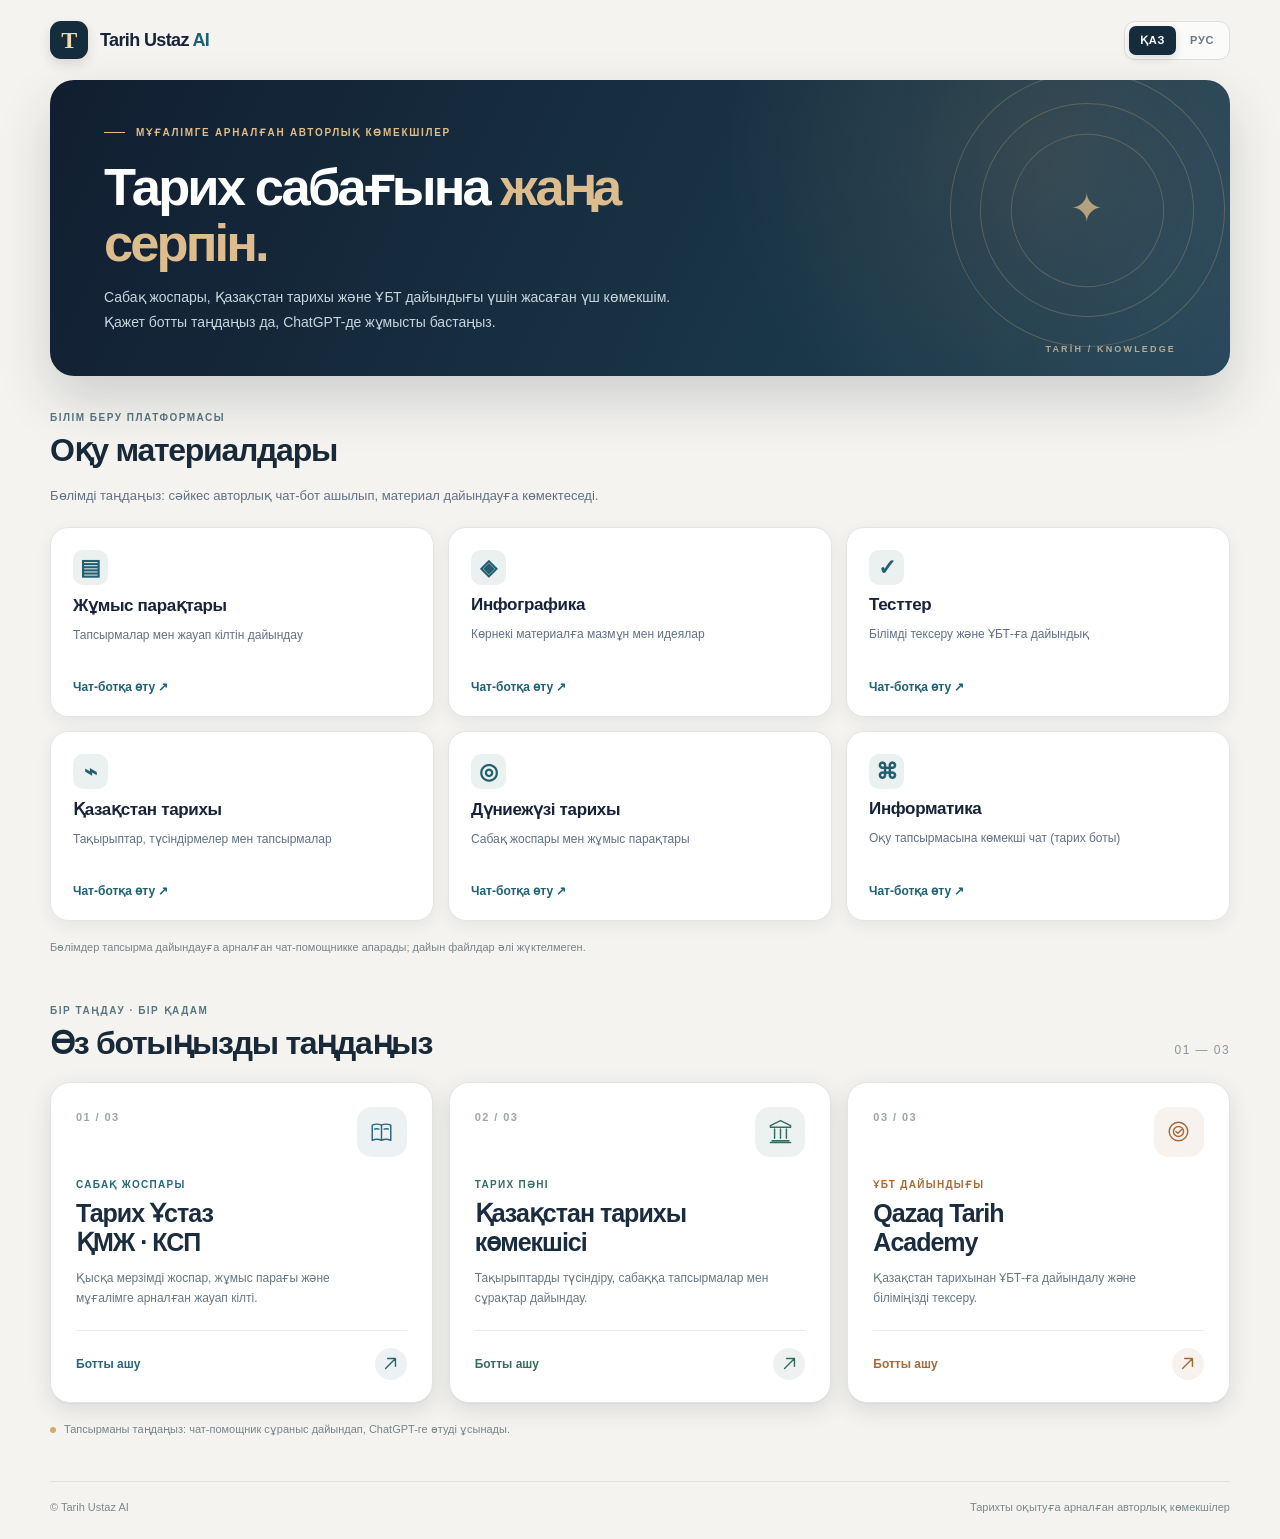
==== commit 46a58c2b: "Route educational cards and bot buttons to local chat assistant" ====
--- a/index.html
+++ b/index.html
@@ -6,7 +6,7 @@
   <meta name="theme-color" content="#111d2c">
   <meta name="description" content="Tarih Ustaz AI — тарих мұғалімдеріне арналған авторлық ChatGPT көмекшілері.">
   <title>Tarih Ustaz AI · Авторлық боттар</title>
-  <link rel="stylesheet" href="bots.css?v=20261123c">
+  <link rel="stylesheet" href="bots.css?v=20261123d">
   <script defer src="bots.js?v=20261123a"></script>
 </head>
 <body>
@@ -36,36 +36,36 @@
         <div class="section-heading"><div><span class="section-label" data-kk="БІЛІМ БЕРУ ПЛАТФОРМАСЫ" data-ru="ОБРАЗОВАТЕЛЬНАЯ ПЛАТФОРМА">БІЛІМ БЕРУ ПЛАТФОРМАСЫ</span><h2 id="materials-heading" data-kk="Оқу материалдары" data-ru="Учебные материалы">Оқу материалдары</h2></div></div>
         <p class="resources-intro" data-kk="Бөлімді таңдаңыз: сәйкес авторлық чат-бот ашылып, материал дайындауға көмектеседі." data-ru="Выберите раздел: откроется авторский чат-бот, который поможет подготовить материал.">Бөлімді таңдаңыз: сәйкес авторлық чат-бот ашылып, материал дайындауға көмектеседі.</p>
         <nav class="resource-grid" aria-label="Оқу материалдары / Учебные материалы">
-          <a class="resource-card" href="https://chatgpt.com/plugins/plugin_fb8d5bda9a948191a1d20360a2763266" target="_blank" rel="noopener noreferrer"><span class="resource-icon" aria-hidden="true">▤</span><strong data-kk="Жұмыс парақтары" data-ru="Рабочие листы">Жұмыс парақтары</strong><span data-kk="Тапсырмалар мен жауап кілтін дайындау" data-ru="Создание заданий и ключей ответов">Тапсырмалар мен жауап кілтін дайындау</span><span class="resource-link" data-kk="Чат-ботқа өту ↗" data-ru="Перейти в чат-бот ↗">Чат-ботқа өту ↗</span></a>
-          <a class="resource-card" href="https://chatgpt.com/plugins/plugin_fb8d5bda9a948191a1d20360a2763266" target="_blank" rel="noopener noreferrer"><span class="resource-icon" aria-hidden="true">◈</span><strong data-kk="Инфографика" data-ru="Инфографика">Инфографика</strong><span data-kk="Көрнекі материалға мазмұн мен идеялар" data-ru="Содержание и идеи для наглядных материалов">Көрнекі материалға мазмұн мен идеялар</span><span class="resource-link" data-kk="Чат-ботқа өту ↗" data-ru="Перейти в чат-бот ↗">Чат-ботқа өту ↗</span></a>
-          <a class="resource-card" href="https://chatgpt.com/plugins/plugin_99a0e8de787c81919e79985c790b37db" target="_blank" rel="noopener noreferrer"><span class="resource-icon" aria-hidden="true">✓</span><strong data-kk="Тесттер" data-ru="Тесты">Тесттер</strong><span data-kk="Білімді тексеру және ҰБТ-ға дайындық" data-ru="Проверка знаний и подготовка к ЕНТ">Білімді тексеру және ҰБТ-ға дайындық</span><span class="resource-link" data-kk="Чат-ботқа өту ↗" data-ru="Перейти в чат-бот ↗">Чат-ботқа өту ↗</span></a>
-          <a class="resource-card" href="https://chatgpt.com/plugins/plugin_41418c5317408191a2a00288743aac21" target="_blank" rel="noopener noreferrer"><span class="resource-icon" aria-hidden="true">⌁</span><strong data-kk="Қазақстан тарихы" data-ru="История Казахстана">Қазақстан тарихы</strong><span data-kk="Тақырыптар, түсіндірмелер мен тапсырмалар" data-ru="Темы, объяснения и задания">Тақырыптар, түсіндірмелер мен тапсырмалар</span><span class="resource-link" data-kk="Чат-ботқа өту ↗" data-ru="Перейти в чат-бот ↗">Чат-ботқа өту ↗</span></a>
-          <a class="resource-card" href="https://chatgpt.com/plugins/plugin_fb8d5bda9a948191a1d20360a2763266" target="_blank" rel="noopener noreferrer"><span class="resource-icon" aria-hidden="true">◎</span><strong data-kk="Дүниежүзі тарихы" data-ru="Всемирная история">Дүниежүзі тарихы</strong><span data-kk="Сабақ жоспары мен жұмыс парақтары" data-ru="Планы уроков и рабочие листы">Сабақ жоспары мен жұмыс парақтары</span><span class="resource-link" data-kk="Чат-ботқа өту ↗" data-ru="Перейти в чат-бот ↗">Чат-ботқа өту ↗</span></a>
-          <a class="resource-card" href="https://chatgpt.com/plugins/plugin_fb8d5bda9a948191a1d20360a2763266" target="_blank" rel="noopener noreferrer"><span class="resource-icon" aria-hidden="true">⌘</span><strong data-kk="Информатика" data-ru="Информатика">Информатика</strong><span data-kk="Оқу тапсырмасына көмекші чат (тарих боты)" data-ru="Помощник по заданиям (бот по истории)">Оқу тапсырмасына көмекші чат (тарих боты)</span><span class="resource-link" data-kk="Чат-ботқа өту ↗" data-ru="Перейти в чат-бот ↗">Чат-ботқа өту ↗</span></a>
+          <a class="resource-card" href="chat.html?bot=lesson" ><span class="resource-icon" aria-hidden="true">▤</span><strong data-kk="Жұмыс парақтары" data-ru="Рабочие листы">Жұмыс парақтары</strong><span data-kk="Тапсырмалар мен жауап кілтін дайындау" data-ru="Создание заданий и ключей ответов">Тапсырмалар мен жауап кілтін дайындау</span><span class="resource-link" data-kk="Чат-ботқа өту ↗" data-ru="Перейти в чат-бот ↗">Чат-ботқа өту ↗</span></a>
+          <a class="resource-card" href="chat.html?bot=lesson" ><span class="resource-icon" aria-hidden="true">◈</span><strong data-kk="Инфографика" data-ru="Инфографика">Инфографика</strong><span data-kk="Көрнекі материалға мазмұн мен идеялар" data-ru="Содержание и идеи для наглядных материалов">Көрнекі материалға мазмұн мен идеялар</span><span class="resource-link" data-kk="Чат-ботқа өту ↗" data-ru="Перейти в чат-бот ↗">Чат-ботқа өту ↗</span></a>
+          <a class="resource-card" href="chat.html?bot=academy" ><span class="resource-icon" aria-hidden="true">✓</span><strong data-kk="Тесттер" data-ru="Тесты">Тесттер</strong><span data-kk="Білімді тексеру және ҰБТ-ға дайындық" data-ru="Проверка знаний и подготовка к ЕНТ">Білімді тексеру және ҰБТ-ға дайындық</span><span class="resource-link" data-kk="Чат-ботқа өту ↗" data-ru="Перейти в чат-бот ↗">Чат-ботқа өту ↗</span></a>
+          <a class="resource-card" href="chat.html?bot=history" ><span class="resource-icon" aria-hidden="true">⌁</span><strong data-kk="Қазақстан тарихы" data-ru="История Казахстана">Қазақстан тарихы</strong><span data-kk="Тақырыптар, түсіндірмелер мен тапсырмалар" data-ru="Темы, объяснения и задания">Тақырыптар, түсіндірмелер мен тапсырмалар</span><span class="resource-link" data-kk="Чат-ботқа өту ↗" data-ru="Перейти в чат-бот ↗">Чат-ботқа өту ↗</span></a>
+          <a class="resource-card" href="chat.html?bot=lesson" ><span class="resource-icon" aria-hidden="true">◎</span><strong data-kk="Дүниежүзі тарихы" data-ru="Всемирная история">Дүниежүзі тарихы</strong><span data-kk="Сабақ жоспары мен жұмыс парақтары" data-ru="Планы уроков и рабочие листы">Сабақ жоспары мен жұмыс парақтары</span><span class="resource-link" data-kk="Чат-ботқа өту ↗" data-ru="Перейти в чат-бот ↗">Чат-ботқа өту ↗</span></a>
+          <a class="resource-card" href="chat.html?bot=lesson" ><span class="resource-icon" aria-hidden="true">⌘</span><strong data-kk="Информатика" data-ru="Информатика">Информатика</strong><span data-kk="Оқу тапсырмасына көмекші чат (тарих боты)" data-ru="Помощник по заданиям (бот по истории)">Оқу тапсырмасына көмекші чат (тарих боты)</span><span class="resource-link" data-kk="Чат-ботқа өту ↗" data-ru="Перейти в чат-бот ↗">Чат-ботқа өту ↗</span></a>
         </nav>
-        <p class="access-note" data-kk="Бұл бөлімдер әзірше дайын файлдар кітапханасы емес: батырмалар қолданыстағы чат-боттарға апарады." data-ru="Пока это не библиотека готовых файлов: кнопки ведут к действующим чат-ботам.">Бұл бөлімдер әзірше дайын файлдар кітапханасы емес: батырмалар қолданыстағы чат-боттарға апарады.</p>
+        <p class="access-note" data-kk="Бөлімдер тапсырма дайындауға арналған чат-помощникке апарады; дайын файлдар әлі жүктелмеген." data-ru="Разделы ведут в чат-помощник для составления запросов; готовые файлы пока не загружены.">Бөлімдер тапсырма дайындауға арналған чат-помощникке апарады; дайын файлдар әлі жүктелмеген.</p>
       </section>
 
       <section class="bots-section" aria-labelledby="bots-heading">
         <div class="section-heading"><div><span class="section-label" data-kk="БІР ТАҢДАУ · БІР ҚАДАМ" data-ru="ОДИН ВЫБОР · ОДИН ШАГ">БІР ТАҢДАУ · БІР ҚАДАМ</span><h2 id="bots-heading" data-kk="Өз ботыңызды таңдаңыз" data-ru="Выберите своего бота">Өз ботыңызды таңдаңыз</h2></div><span class="section-count">01 — 03</span></div>
         <nav class="bot-grid" aria-label="Tarih Ustaz AI боты / Боты Tarih Ustaz AI">
-          <a class="bot-card card-lesson" href="https://chatgpt.com/plugins/plugin_fb8d5bda9a948191a1d20360a2763266" target="_blank" rel="noopener noreferrer">
+          <a class="bot-card card-lesson" href="chat.html?bot=lesson" >
             <span class="card-top"><span class="card-number">01 / 03</span><span class="card-icon" aria-hidden="true"><svg viewBox="0 0 32 32" fill="none"><path d="M5 8.5c4-1.7 7.7-1.6 11 0v18c-3.3-1.6-7-1.7-11 0v-18Zm22 0c-4-1.7-7.7-1.6-11 0v18c3.3-1.6 7-1.7 11 0v-18Z" stroke="currentColor" stroke-width="1.7" stroke-linejoin="round"/><path d="M8 13c2-.5 3.7-.5 5 .1M19 13.1c1.3-.6 3-.6 5-.1" stroke="currentColor" stroke-width="1.7" stroke-linecap="round"/></svg></span></span>
             <span class="card-body"><span class="card-kicker" data-kk="САБАҚ ЖОСПАРЫ" data-ru="ПЛАН УРОКА">САБАҚ ЖОСПАРЫ</span><strong class="card-title">Тарих Ұстаз <span>ҚМЖ · КСП</span></strong><span class="card-description" data-kk="Қысқа мерзімді жоспар, жұмыс парағы және мұғалімге арналған жауап кілті." data-ru="Краткосрочный план, рабочий лист и ключ ответов для учителя.">Қысқа мерзімді жоспар, жұмыс парағы және мұғалімге арналған жауап кілті.</span></span>
             <span class="card-action"><span data-kk="Ботты ашу" data-ru="Открыть бота">Ботты ашу</span><span class="card-arrow" aria-hidden="true"><svg viewBox="0 0 24 24" fill="none"><path d="M5 19 19 5M8 5h11v11" stroke="currentColor" stroke-width="2" stroke-linecap="round" stroke-linejoin="round"/></svg></span></span>
           </a>
-          <a class="bot-card card-history" href="https://chatgpt.com/plugins/plugin_41418c5317408191a2a00288743aac21" target="_blank" rel="noopener noreferrer">
+          <a class="bot-card card-history" href="chat.html?bot=history" >
             <span class="card-top"><span class="card-number">02 / 03</span><span class="card-icon" aria-hidden="true"><svg viewBox="0 0 32 32" fill="none"><path d="M16 3 4 9v2h24V9L16 3ZM6 27h20M4 29h24M9 13v11m7-11v11m7-11v11" stroke="currentColor" stroke-width="1.7" stroke-linecap="round" stroke-linejoin="round"/></svg></span></span>
             <span class="card-body"><span class="card-kicker" data-kk="ТАРИХ ПӘНІ" data-ru="ПРЕДМЕТ ИСТОРИЯ">ТАРИХ ПӘНІ</span><strong class="card-title" data-kk="Қазақстан тарихы <span>көмекшісі</span>" data-ru="Помощник по <span>истории Казахстана</span>">Қазақстан тарихы <span>көмекшісі</span></strong><span class="card-description" data-kk="Тақырыптарды түсіндіру, сабаққа тапсырмалар мен сұрақтар дайындау." data-ru="Объяснение тем, подготовка заданий и вопросов к уроку.">Тақырыптарды түсіндіру, сабаққа тапсырмалар мен сұрақтар дайындау.</span></span>
             <span class="card-action"><span data-kk="Ботты ашу" data-ru="Открыть бота">Ботты ашу</span><span class="card-arrow" aria-hidden="true"><svg viewBox="0 0 24 24" fill="none"><path d="M5 19 19 5M8 5h11v11" stroke="currentColor" stroke-width="2" stroke-linecap="round" stroke-linejoin="round"/></svg></span></span>
           </a>
-          <a class="bot-card card-academy" href="https://chatgpt.com/plugins/plugin_99a0e8de787c81919e79985c790b37db" target="_blank" rel="noopener noreferrer">
+          <a class="bot-card card-academy" href="chat.html?bot=academy" >
             <span class="card-top"><span class="card-number">03 / 03</span><span class="card-icon" aria-hidden="true"><svg viewBox="0 0 32 32" fill="none"><circle cx="16" cy="16" r="11" stroke="currentColor" stroke-width="1.7"/><circle cx="16" cy="16" r="6" stroke="currentColor" stroke-width="1.7"/><path d="m13 16 2.2 2.2L19.5 14" stroke="currentColor" stroke-width="1.7" stroke-linecap="round" stroke-linejoin="round"/></svg></span></span>
             <span class="card-body"><span class="card-kicker" data-kk="ҰБТ ДАЙЫНДЫҒЫ" data-ru="ПОДГОТОВКА К ЕНТ">ҰБТ ДАЙЫНДЫҒЫ</span><strong class="card-title">Qazaq Tarih <span>Academy</span></strong><span class="card-description" data-kk="Қазақстан тарихынан ҰБТ-ға дайындалу және біліміңізді тексеру." data-ru="Подготовка к ЕНТ по истории Казахстана и проверка знаний.">Қазақстан тарихынан ҰБТ-ға дайындалу және біліміңізді тексеру.</span></span>
             <span class="card-action"><span data-kk="Ботты ашу" data-ru="Открыть бота">Ботты ашу</span><span class="card-arrow" aria-hidden="true"><svg viewBox="0 0 24 24" fill="none"><path d="M5 19 19 5M8 5h11v11" stroke="currentColor" stroke-width="2" stroke-linecap="round" stroke-linejoin="round"/></svg></span></span>
           </a>
         </nav>
-        <p class="access-note"><span class="note-dot" aria-hidden="true"></span><span data-kk="Боттар ChatGPT-де ашылады. Пайдалану үшін аккаунтыңызға кіріңіз." data-ru="Боты откроются в ChatGPT. Для работы войдите в свой аккаунт.">Боттар ChatGPT-де ашылады. Пайдалану үшін аккаунтыңызға кіріңіз.</span></p>
+        <p class="access-note"><span class="note-dot" aria-hidden="true"></span><span data-kk="Тапсырманы таңдаңыз: чат-помощник сұраныс дайындап, ChatGPT-ге өтуді ұсынады." data-ru="Выберите задание: чат-помощник подготовит запрос и предложит перейти в ChatGPT.">Тапсырманы таңдаңыз: чат-помощник сұраныс дайындап, ChatGPT-ге өтуді ұсынады.</span></p>
       </section>
     </main>
     <footer class="site-footer wrap"><span>© Tarih Ustaz AI</span><span data-kk="Тарихты оқытуға арналған авторлық көмекшілер" data-ru="Авторские помощники для преподавания истории">Тарихты оқытуға арналған авторлық көмекшілер</span></footer>
--- a/bots.css
+++ b/bots.css
@@ -61,3 +61,17 @@
 @media(max-width:720px){.wrap{width:min(100% - 30px,540px)}.site-header{height:70px}.hero{min-height:0;border-radius:18px}.hero-copy{padding:35px 28px 39px}.hero-art{right:-185px;opacity:.23}.hero h1{font-size:clamp(33px,7vw,45px)}.hero p{font-size:13px}.bots-section{padding-top:31px}.bot-grid{grid-template-columns:1fr;gap:12px}.bot-card{min-height:0;padding:21px 23px}.card-kicker{margin-top:15px}.card-title{font-size:23px}.card-action{margin-top:22px}.site-footer{flex-direction:column;gap:7px}}
 @media(max-width:390px){.brand-name{font-size:16px}.language-switch button{padding:8px}.eyebrow{font-size:9px;letter-spacing:.11em}.hero-copy{padding-inline:23px}}
 @media(prefers-reduced-motion:reduce){html{scroll-behavior:auto}.bot-card,.card-arrow{transition:none}}
+
+/* Educational sections: keep original bot links and simple layout */
+.resources-section{padding:36px 0 12px}
+.resources-intro{margin:-4px 0 20px;color:var(--muted);font-size:13px;line-height:1.7}
+.resource-grid{display:grid;grid-template-columns:repeat(3,minmax(0,1fr));gap:14px}
+.resource-card{display:flex;flex-direction:column;align-items:flex-start;gap:10px;min-height:190px;padding:22px;background:#fff;border:1px solid var(--line);border-radius:18px;box-shadow:0 5px 16px #233b4912;transition:transform .2s ease,border-color .2s ease}
+.resource-card:hover{transform:translateY(-3px);border-color:#93b2b5}
+.resource-card:focus-visible{outline:3px solid #be8543;outline-offset:3px}
+.resource-icon{display:grid;place-items:center;width:35px;height:35px;background:#eaf1f0;border-radius:10px;color:#245f70;font-size:22px;font-weight:700}
+.resource-card strong{font-size:17px;letter-spacing:-.02em}
+.resource-card>span:not(.resource-icon):not(.resource-link){font-size:12px;line-height:1.55;color:var(--muted)}
+.resource-link{margin-top:auto;padding-top:6px;color:#1e6175;font-size:12px;font-weight:800}
+@media(max-width:720px){.resource-grid{grid-template-columns:1fr 1fr;gap:10px}.resource-card{min-height:176px;padding:16px}.resources-section{padding-top:30px}}
+@media(max-width:430px){.resource-grid{grid-template-columns:1fr}.resource-card{min-height:0}}
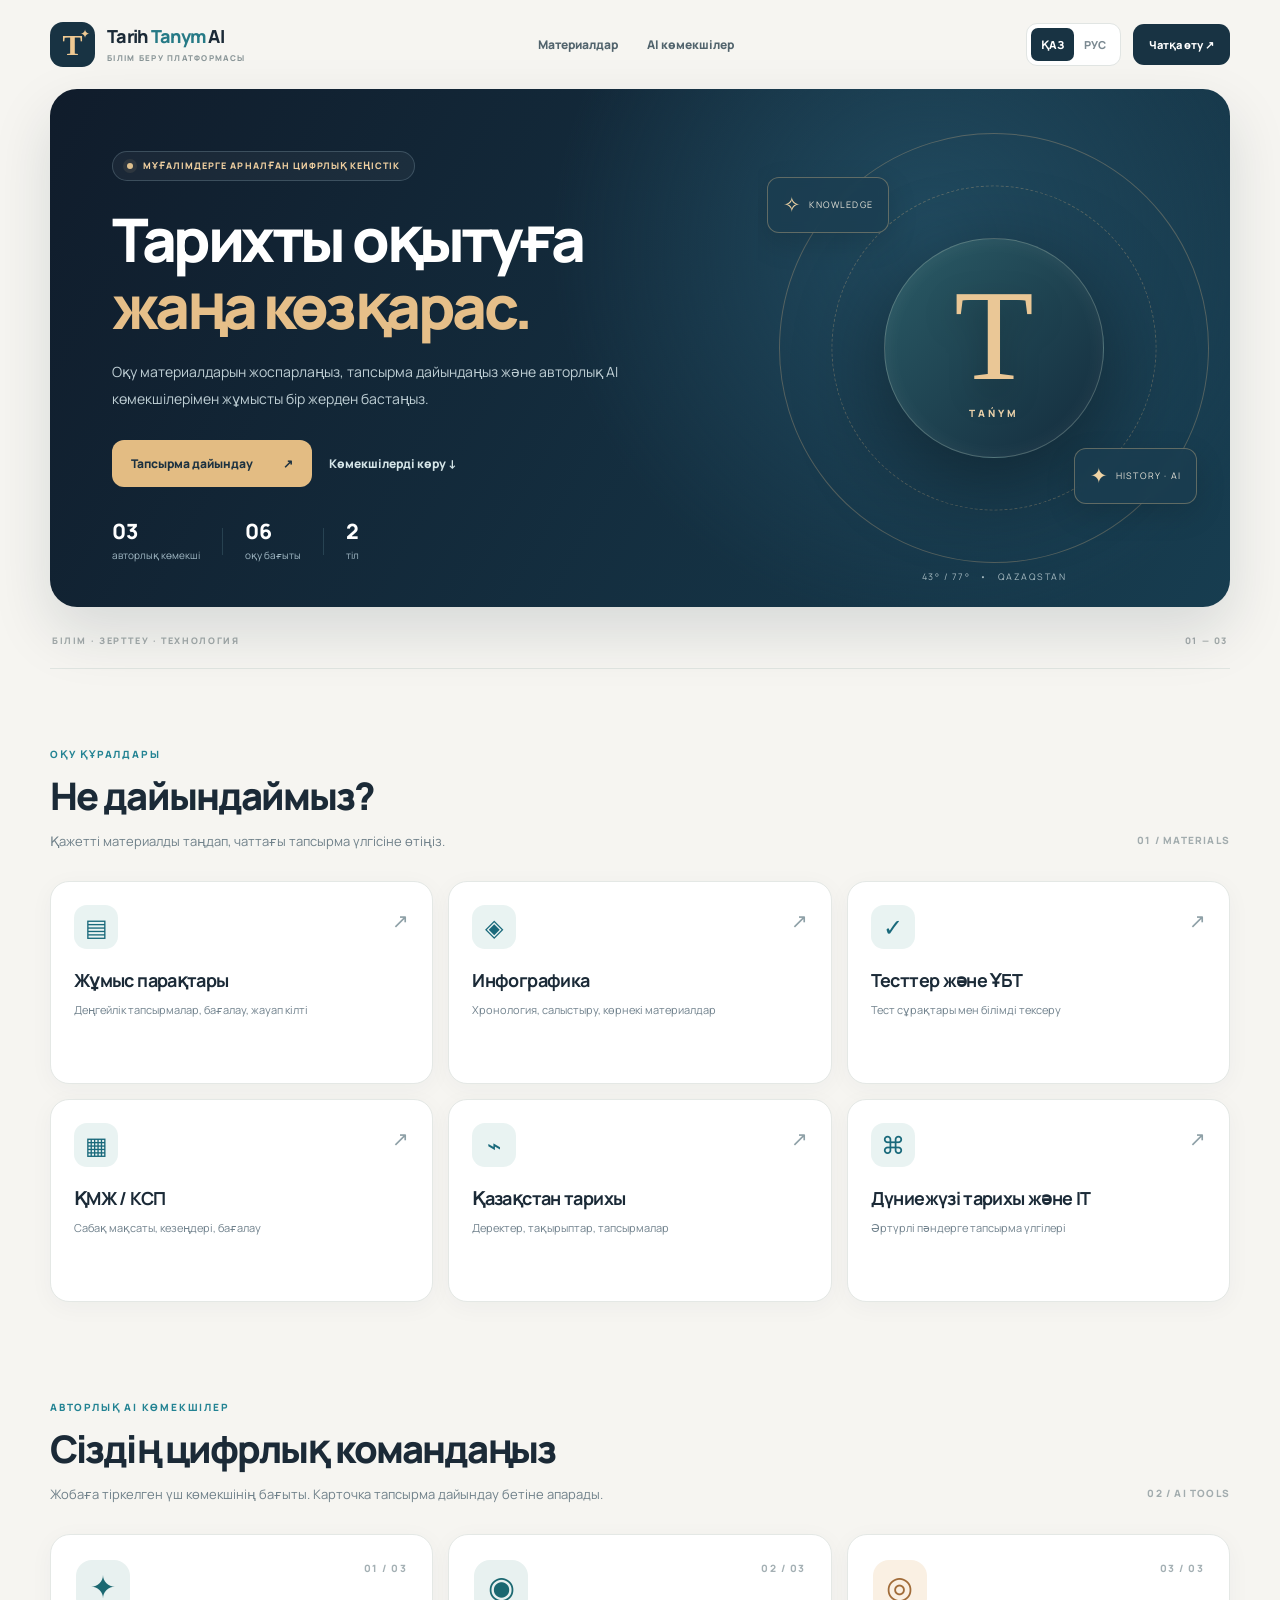
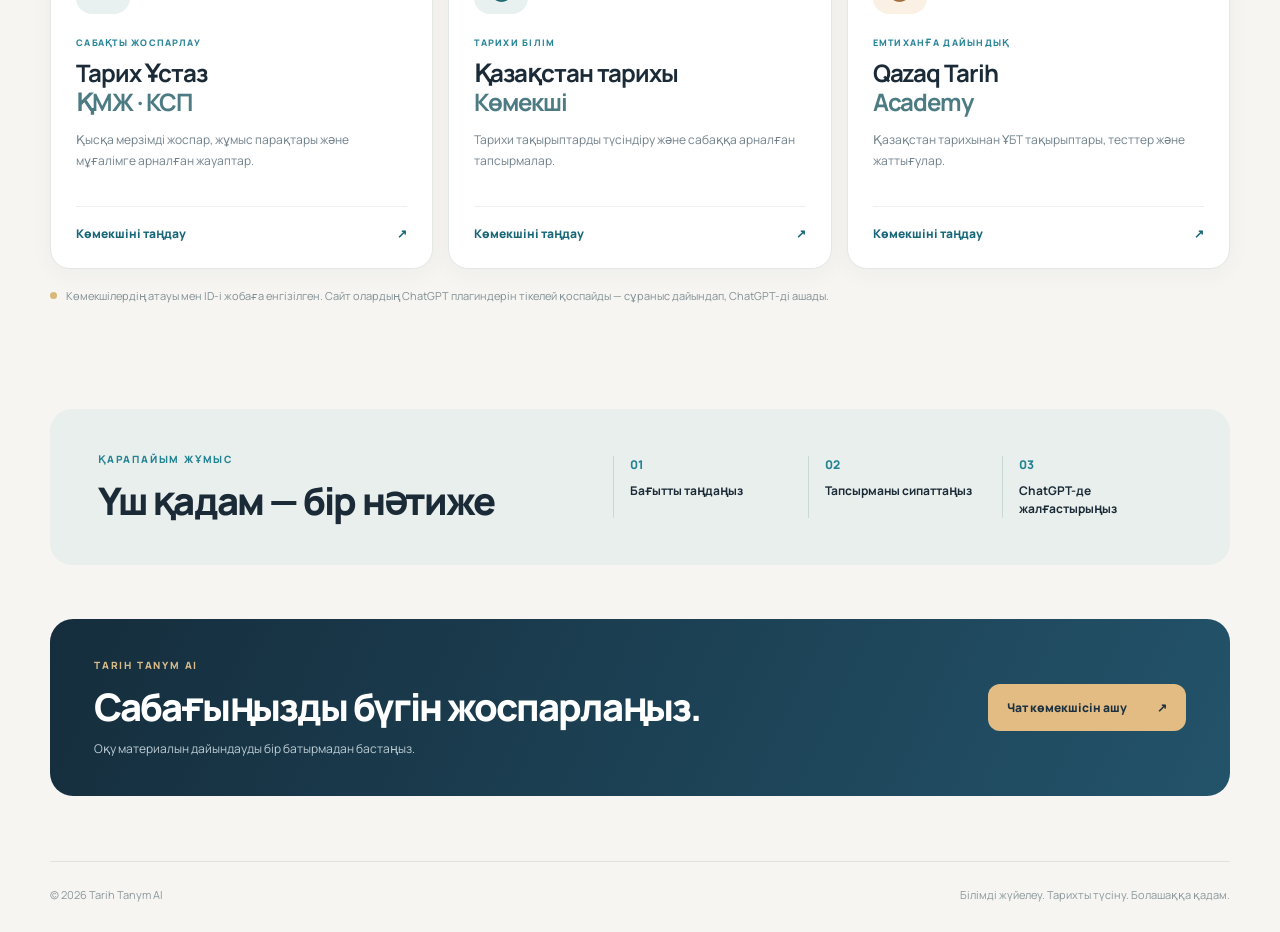
==== commit 2c266810: "Launch redesigned bilingual education portal with assistant catalog" ====
--- a/index.html
+++ b/index.html
@@ -1,74 +1,49 @@
 <!doctype html>
 <html lang="kk">
 <head>
-  <meta charset="utf-8">
-  <meta name="viewport" content="width=device-width, initial-scale=1">
-  <meta name="theme-color" content="#111d2c">
-  <meta name="description" content="Tarih Ustaz AI — тарих мұғалімдеріне арналған авторлық ChatGPT көмекшілері.">
-  <title>Tarih Ustaz AI · Авторлық боттар</title>
-  <link rel="stylesheet" href="bots.css?v=20261123d">
-  <script defer src="bots.js?v=20261123a"></script>
+<meta charset="utf-8"><meta name="viewport" content="width=device-width, initial-scale=1">
+<meta name="theme-color" content="#101e2d">
+<meta name="description" content="Tarih Tanym AI — оқу материалдары мен авторлық AI көмекшілеріне арналған білім беру платформасы.">
+<title>Tarih Tanym AI · Білім беру платформасы</title>
+<link rel="stylesheet" href="bots.css?v=20261123e">
+<script defer src="bots.js?v=20261123b"></script>
 </head>
 <body>
-  <div class="page-wrap">
-    <header class="site-header wrap">
-      <a class="brand" href="./" aria-label="Tarih Ustaz AI">
-        <span class="brand-mark" aria-hidden="true">T</span><span class="brand-name">Tarih Ustaz <em>AI</em></span>
-      </a>
-      <div class="language-switch" role="group" aria-label="Тіл / Язык">
-        <button type="button" data-lang="kk" aria-pressed="true">ҚАЗ</button>
-        <button type="button" data-lang="ru" aria-pressed="false">РУС</button>
-      </div>
-    </header>
-
-    <main class="wrap">
-      <section class="hero" aria-labelledby="page-title">
-        <div class="hero-copy">
-          <span class="eyebrow"><span class="eyebrow-line" aria-hidden="true"></span><span data-kk="МҰҒАЛІМГЕ АРНАЛҒАН АВТОРЛЫҚ КӨМЕКШІЛЕР" data-ru="АВТОРСКИЕ ПОМОЩНИКИ ДЛЯ УЧИТЕЛЯ">МҰҒАЛІМГЕ АРНАЛҒАН АВТОРЛЫҚ КӨМЕКШІЛЕР</span></span>
-          <h1 id="page-title" data-kk="Тарих сабағына <span>жаңа серпін.</span>" data-ru="Новый взгляд на <span>уроки истории.</span>">Тарих сабағына <span>жаңа серпін.</span></h1>
-          <p data-kk="Сабақ жоспары, Қазақстан тарихы және ҰБТ дайындығы үшін жасаған үш көмекшім. Қажет ботты таңдаңыз да, ChatGPT-де жұмысты бастаңыз." data-ru="Три моих помощника для плана урока, истории Казахстана и подготовки к ЕНТ. Выберите нужного бота и начните работу в ChatGPT.">Сабақ жоспары, Қазақстан тарихы және ҰБТ дайындығы үшін жасаған үш көмекшім. Қажет ботты таңдаңыз да, ChatGPT-де жұмысты бастаңыз.</p>
-        </div>
-        <div class="hero-art" aria-hidden="true"><span class="art-ring art-ring-one"></span><span class="art-ring art-ring-two"></span><span class="art-ring art-ring-three"></span><span class="art-star">✦</span><span class="art-caption">TARİH / KNOWLEDGE</span></div>
-      </section>
-
-
-      <section class="resources-section" id="materials" aria-labelledby="materials-heading">
-        <div class="section-heading"><div><span class="section-label" data-kk="БІЛІМ БЕРУ ПЛАТФОРМАСЫ" data-ru="ОБРАЗОВАТЕЛЬНАЯ ПЛАТФОРМА">БІЛІМ БЕРУ ПЛАТФОРМАСЫ</span><h2 id="materials-heading" data-kk="Оқу материалдары" data-ru="Учебные материалы">Оқу материалдары</h2></div></div>
-        <p class="resources-intro" data-kk="Бөлімді таңдаңыз: сәйкес авторлық чат-бот ашылып, материал дайындауға көмектеседі." data-ru="Выберите раздел: откроется авторский чат-бот, который поможет подготовить материал.">Бөлімді таңдаңыз: сәйкес авторлық чат-бот ашылып, материал дайындауға көмектеседі.</p>
-        <nav class="resource-grid" aria-label="Оқу материалдары / Учебные материалы">
-          <a class="resource-card" href="chat.html?bot=lesson" ><span class="resource-icon" aria-hidden="true">▤</span><strong data-kk="Жұмыс парақтары" data-ru="Рабочие листы">Жұмыс парақтары</strong><span data-kk="Тапсырмалар мен жауап кілтін дайындау" data-ru="Создание заданий и ключей ответов">Тапсырмалар мен жауап кілтін дайындау</span><span class="resource-link" data-kk="Чат-ботқа өту ↗" data-ru="Перейти в чат-бот ↗">Чат-ботқа өту ↗</span></a>
-          <a class="resource-card" href="chat.html?bot=lesson" ><span class="resource-icon" aria-hidden="true">◈</span><strong data-kk="Инфографика" data-ru="Инфографика">Инфографика</strong><span data-kk="Көрнекі материалға мазмұн мен идеялар" data-ru="Содержание и идеи для наглядных материалов">Көрнекі материалға мазмұн мен идеялар</span><span class="resource-link" data-kk="Чат-ботқа өту ↗" data-ru="Перейти в чат-бот ↗">Чат-ботқа өту ↗</span></a>
-          <a class="resource-card" href="chat.html?bot=academy" ><span class="resource-icon" aria-hidden="true">✓</span><strong data-kk="Тесттер" data-ru="Тесты">Тесттер</strong><span data-kk="Білімді тексеру және ҰБТ-ға дайындық" data-ru="Проверка знаний и подготовка к ЕНТ">Білімді тексеру және ҰБТ-ға дайындық</span><span class="resource-link" data-kk="Чат-ботқа өту ↗" data-ru="Перейти в чат-бот ↗">Чат-ботқа өту ↗</span></a>
-          <a class="resource-card" href="chat.html?bot=history" ><span class="resource-icon" aria-hidden="true">⌁</span><strong data-kk="Қазақстан тарихы" data-ru="История Казахстана">Қазақстан тарихы</strong><span data-kk="Тақырыптар, түсіндірмелер мен тапсырмалар" data-ru="Темы, объяснения и задания">Тақырыптар, түсіндірмелер мен тапсырмалар</span><span class="resource-link" data-kk="Чат-ботқа өту ↗" data-ru="Перейти в чат-бот ↗">Чат-ботқа өту ↗</span></a>
-          <a class="resource-card" href="chat.html?bot=lesson" ><span class="resource-icon" aria-hidden="true">◎</span><strong data-kk="Дүниежүзі тарихы" data-ru="Всемирная история">Дүниежүзі тарихы</strong><span data-kk="Сабақ жоспары мен жұмыс парақтары" data-ru="Планы уроков и рабочие листы">Сабақ жоспары мен жұмыс парақтары</span><span class="resource-link" data-kk="Чат-ботқа өту ↗" data-ru="Перейти в чат-бот ↗">Чат-ботқа өту ↗</span></a>
-          <a class="resource-card" href="chat.html?bot=lesson" ><span class="resource-icon" aria-hidden="true">⌘</span><strong data-kk="Информатика" data-ru="Информатика">Информатика</strong><span data-kk="Оқу тапсырмасына көмекші чат (тарих боты)" data-ru="Помощник по заданиям (бот по истории)">Оқу тапсырмасына көмекші чат (тарих боты)</span><span class="resource-link" data-kk="Чат-ботқа өту ↗" data-ru="Перейти в чат-бот ↗">Чат-ботқа өту ↗</span></a>
-        </nav>
-        <p class="access-note" data-kk="Бөлімдер тапсырма дайындауға арналған чат-помощникке апарады; дайын файлдар әлі жүктелмеген." data-ru="Разделы ведут в чат-помощник для составления запросов; готовые файлы пока не загружены.">Бөлімдер тапсырма дайындауға арналған чат-помощникке апарады; дайын файлдар әлі жүктелмеген.</p>
-      </section>
-
-      <section class="bots-section" aria-labelledby="bots-heading">
-        <div class="section-heading"><div><span class="section-label" data-kk="БІР ТАҢДАУ · БІР ҚАДАМ" data-ru="ОДИН ВЫБОР · ОДИН ШАГ">БІР ТАҢДАУ · БІР ҚАДАМ</span><h2 id="bots-heading" data-kk="Өз ботыңызды таңдаңыз" data-ru="Выберите своего бота">Өз ботыңызды таңдаңыз</h2></div><span class="section-count">01 — 03</span></div>
-        <nav class="bot-grid" aria-label="Tarih Ustaz AI боты / Боты Tarih Ustaz AI">
-          <a class="bot-card card-lesson" href="chat.html?bot=lesson" >
-            <span class="card-top"><span class="card-number">01 / 03</span><span class="card-icon" aria-hidden="true"><svg viewBox="0 0 32 32" fill="none"><path d="M5 8.5c4-1.7 7.7-1.6 11 0v18c-3.3-1.6-7-1.7-11 0v-18Zm22 0c-4-1.7-7.7-1.6-11 0v18c3.3-1.6 7-1.7 11 0v-18Z" stroke="currentColor" stroke-width="1.7" stroke-linejoin="round"/><path d="M8 13c2-.5 3.7-.5 5 .1M19 13.1c1.3-.6 3-.6 5-.1" stroke="currentColor" stroke-width="1.7" stroke-linecap="round"/></svg></span></span>
-            <span class="card-body"><span class="card-kicker" data-kk="САБАҚ ЖОСПАРЫ" data-ru="ПЛАН УРОКА">САБАҚ ЖОСПАРЫ</span><strong class="card-title">Тарих Ұстаз <span>ҚМЖ · КСП</span></strong><span class="card-description" data-kk="Қысқа мерзімді жоспар, жұмыс парағы және мұғалімге арналған жауап кілті." data-ru="Краткосрочный план, рабочий лист и ключ ответов для учителя.">Қысқа мерзімді жоспар, жұмыс парағы және мұғалімге арналған жауап кілті.</span></span>
-            <span class="card-action"><span data-kk="Ботты ашу" data-ru="Открыть бота">Ботты ашу</span><span class="card-arrow" aria-hidden="true"><svg viewBox="0 0 24 24" fill="none"><path d="M5 19 19 5M8 5h11v11" stroke="currentColor" stroke-width="2" stroke-linecap="round" stroke-linejoin="round"/></svg></span></span>
-          </a>
-          <a class="bot-card card-history" href="chat.html?bot=history" >
-            <span class="card-top"><span class="card-number">02 / 03</span><span class="card-icon" aria-hidden="true"><svg viewBox="0 0 32 32" fill="none"><path d="M16 3 4 9v2h24V9L16 3ZM6 27h20M4 29h24M9 13v11m7-11v11m7-11v11" stroke="currentColor" stroke-width="1.7" stroke-linecap="round" stroke-linejoin="round"/></svg></span></span>
-            <span class="card-body"><span class="card-kicker" data-kk="ТАРИХ ПӘНІ" data-ru="ПРЕДМЕТ ИСТОРИЯ">ТАРИХ ПӘНІ</span><strong class="card-title" data-kk="Қазақстан тарихы <span>көмекшісі</span>" data-ru="Помощник по <span>истории Казахстана</span>">Қазақстан тарихы <span>көмекшісі</span></strong><span class="card-description" data-kk="Тақырыптарды түсіндіру, сабаққа тапсырмалар мен сұрақтар дайындау." data-ru="Объяснение тем, подготовка заданий и вопросов к уроку.">Тақырыптарды түсіндіру, сабаққа тапсырмалар мен сұрақтар дайындау.</span></span>
-            <span class="card-action"><span data-kk="Ботты ашу" data-ru="Открыть бота">Ботты ашу</span><span class="card-arrow" aria-hidden="true"><svg viewBox="0 0 24 24" fill="none"><path d="M5 19 19 5M8 5h11v11" stroke="currentColor" stroke-width="2" stroke-linecap="round" stroke-linejoin="round"/></svg></span></span>
-          </a>
-          <a class="bot-card card-academy" href="chat.html?bot=academy" >
-            <span class="card-top"><span class="card-number">03 / 03</span><span class="card-icon" aria-hidden="true"><svg viewBox="0 0 32 32" fill="none"><circle cx="16" cy="16" r="11" stroke="currentColor" stroke-width="1.7"/><circle cx="16" cy="16" r="6" stroke="currentColor" stroke-width="1.7"/><path d="m13 16 2.2 2.2L19.5 14" stroke="currentColor" stroke-width="1.7" stroke-linecap="round" stroke-linejoin="round"/></svg></span></span>
-            <span class="card-body"><span class="card-kicker" data-kk="ҰБТ ДАЙЫНДЫҒЫ" data-ru="ПОДГОТОВКА К ЕНТ">ҰБТ ДАЙЫНДЫҒЫ</span><strong class="card-title">Qazaq Tarih <span>Academy</span></strong><span class="card-description" data-kk="Қазақстан тарихынан ҰБТ-ға дайындалу және біліміңізді тексеру." data-ru="Подготовка к ЕНТ по истории Казахстана и проверка знаний.">Қазақстан тарихынан ҰБТ-ға дайындалу және біліміңізді тексеру.</span></span>
-            <span class="card-action"><span data-kk="Ботты ашу" data-ru="Открыть бота">Ботты ашу</span><span class="card-arrow" aria-hidden="true"><svg viewBox="0 0 24 24" fill="none"><path d="M5 19 19 5M8 5h11v11" stroke="currentColor" stroke-width="2" stroke-linecap="round" stroke-linejoin="round"/></svg></span></span>
-          </a>
-        </nav>
-        <p class="access-note"><span class="note-dot" aria-hidden="true"></span><span data-kk="Тапсырманы таңдаңыз: чат-помощник сұраныс дайындап, ChatGPT-ге өтуді ұсынады." data-ru="Выберите задание: чат-помощник подготовит запрос и предложит перейти в ChatGPT.">Тапсырманы таңдаңыз: чат-помощник сұраныс дайындап, ChatGPT-ге өтуді ұсынады.</span></p>
-      </section>
-    </main>
-    <footer class="site-footer wrap"><span>© Tarih Ustaz AI</span><span data-kk="Тарихты оқытуға арналған авторлық көмекшілер" data-ru="Авторские помощники для преподавания истории">Тарихты оқытуға арналған авторлық көмекшілер</span></footer>
-  </div>
-</body>
-</html>
+<div class="page-wrap">
+<header class="site-header wrap">
+<a class="brand" href="./" aria-label="Tarih Tanym AI"><span class="brand-mark">T<span>✦</span></span><span class="brand-name">Tarih <em>Tanym</em> AI<small>БІЛІМ БЕРУ ПЛАТФОРМАСЫ</small></span></a>
+<nav class="top-nav" aria-label="Навигация"><a href="#materials" data-kk="Материалдар" data-ru="Материалы">Материалдар</a><a href="#assistants" data-kk="AI көмекшілер" data-ru="AI-помощники">AI көмекшілер</a></nav>
+<div class="header-actions"><div class="language-switch" role="group" aria-label="Тіл / Язык"><button type="button" data-lang="kk" aria-pressed="true">ҚАЗ</button><button type="button" data-lang="ru" aria-pressed="false">РУС</button></div><a class="header-cta" href="chat.html" data-kk="Чатқа өту ↗" data-ru="Открыть чат ↗">Чатқа өту ↗</a></div>
+</header>
+<main>
+<section class="hero wrap" aria-labelledby="page-title">
+<div class="hero-copy"><div class="hero-pill"><span class="hero-status"></span><span data-kk="МҰҒАЛІМДЕРГЕ АРНАЛҒАН ЦИФРЛЫҚ КЕҢІСТІК" data-ru="ЦИФРОВОЕ ПРОСТРАНСТВО ДЛЯ ПЕДАГОГОВ">МҰҒАЛІМДЕРГЕ АРНАЛҒАН ЦИФРЛЫҚ КЕҢІСТІК</span></div>
+<h1 id="page-title" data-kk="Тарихты оқытуға <span>жаңа көзқарас.</span>" data-ru="Новый подход <span>к преподаванию истории.</span>">Тарихты оқытуға <span>жаңа көзқарас.</span></h1>
+<p data-kk="Оқу материалдарын жоспарлаңыз, тапсырма дайындаңыз және авторлық AI көмекшілерімен жұмысты бір жерден бастаңыз." data-ru="Планируйте уроки, готовьте задания и работайте с авторскими AI-помощниками — всё в одном удобном пространстве.">Оқу материалдарын жоспарлаңыз, тапсырма дайындаңыз және авторлық AI көмекшілерімен жұмысты бір жерден бастаңыз.</p>
+<div class="hero-actions"><a class="primary-cta" href="chat.html"><span data-kk="Тапсырма дайындау" data-ru="Создать задание">Тапсырма дайындау</span><span aria-hidden="true">↗</span></a><a class="secondary-cta" href="#assistants" data-kk="Көмекшілерді көру ↓" data-ru="Посмотреть помощников ↓">Көмекшілерді көру ↓</a></div>
+<div class="hero-bottom"><span><strong>03</strong><span data-kk="авторлық көмекші" data-ru="авторских помощника">авторлық көмекші</span></span><i></i><span><strong>06</strong><span data-kk="оқу бағыты" data-ru="учебных направлений">оқу бағыты</span></span><i></i><span><strong>2</strong><span data-kk="тіл" data-ru="языка интерфейса">тіл</span></span></div>
+</div>
+<div class="hero-visual" aria-hidden="true"><div class="visual-orbit orbit-one"></div><div class="visual-orbit orbit-two"></div><div class="visual-center"><span class="visual-glyph">T</span><span>TAŃYM</span></div><div class="visual-floating floating-one">✧ <span>KNOWLEDGE</span></div><div class="visual-floating floating-two">✦ <span>HISTORY · AI</span></div><div class="visual-coordinates">43° / 77° &nbsp; • &nbsp; QAZAQSTAN</div></div>
+</section>
+<div class="section-divider wrap"><span data-kk="БІЛІМ · ЗЕРТТЕУ · ТЕХНОЛОГИЯ" data-ru="ЗНАНИЯ · ИССЛЕДОВАНИЯ · ТЕХНОЛОГИИ">БІЛІМ · ЗЕРТТЕУ · ТЕХНОЛОГИЯ</span><span>01 — 03</span></div>
+<section id="materials" class="resources-section wrap">
+<div class="section-heading"><div><span class="section-label" data-kk="ОҚУ ҚҰРАЛДАРЫ" data-ru="УЧЕБНЫЕ ИНСТРУМЕНТЫ">ОҚУ ҚҰРАЛДАРЫ</span><h2 data-kk="Не дайындаймыз?" data-ru="Что будем создавать?">Не дайындаймыз?</h2><p class="section-intro" data-kk="Қажетті материалды таңдап, чаттағы тапсырма үлгісіне өтіңіз." data-ru="Выберите материал и перейдите к готовому шаблону запроса.">Қажетті материалды таңдап, чаттағы тапсырма үлгісіне өтіңіз.</p></div><span class="section-side">01 / MATERIALS</span></div>
+<div class="resource-grid"><a class="resource-tile" href="chat.html?bot=lesson&kind=worksheet"><span class="tile-icon" aria-hidden="true">▤</span><strong data-kk="Жұмыс парақтары" data-ru="Рабочие листы">Жұмыс парақтары</strong><span class="tile-description" data-kk="Деңгейлік тапсырмалар, бағалау, жауап кілті" data-ru="Задания, критерии и ключи ответов">Деңгейлік тапсырмалар, бағалау, жауап кілті</span><span class="tile-arrow" aria-hidden="true">↗</span></a>
+<a class="resource-tile" href="chat.html?bot=lesson&kind=infographic"><span class="tile-icon" aria-hidden="true">◈</span><strong data-kk="Инфографика" data-ru="Инфографика">Инфографика</strong><span class="tile-description" data-kk="Хронология, салыстыру, көрнекі материалдар" data-ru="Хронология, сравнения, наглядные схемы">Хронология, салыстыру, көрнекі материалдар</span><span class="tile-arrow" aria-hidden="true">↗</span></a>
+<a class="resource-tile" href="chat.html?bot=academy&kind=quiz"><span class="tile-icon" aria-hidden="true">✓</span><strong data-kk="Тесттер және ҰБТ" data-ru="Тесты и ЕНТ">Тесттер және ҰБТ</strong><span class="tile-description" data-kk="Тест сұрақтары мен білімді тексеру" data-ru="Проверка знаний и подготовка к ЕНТ">Тест сұрақтары мен білімді тексеру</span><span class="tile-arrow" aria-hidden="true">↗</span></a>
+<a class="resource-tile" href="chat.html?bot=lesson&kind=lesson"><span class="tile-icon" aria-hidden="true">▦</span><strong data-kk="ҚМЖ / КСП" data-ru="КСП / ҚМЖ">ҚМЖ / КСП</strong><span class="tile-description" data-kk="Сабақ мақсаты, кезеңдері, бағалау" data-ru="Цели, этапы и оценивание урока">Сабақ мақсаты, кезеңдері, бағалау</span><span class="tile-arrow" aria-hidden="true">↗</span></a>
+<a class="resource-tile" href="chat.html?bot=history&kind=explain"><span class="tile-icon" aria-hidden="true">⌁</span><strong data-kk="Қазақстан тарихы" data-ru="История Казахстана">Қазақстан тарихы</strong><span class="tile-description" data-kk="Деректер, тақырыптар, тапсырмалар" data-ru="Темы, факты, вопросы и задания">Деректер, тақырыптар, тапсырмалар</span><span class="tile-arrow" aria-hidden="true">↗</span></a>
+<a class="resource-tile" href="chat.html?bot=lesson&kind=custom"><span class="tile-icon" aria-hidden="true">⌘</span><strong data-kk="Дүниежүзі тарихы және IT" data-ru="Всемирная история и IT">Дүниежүзі тарихы және IT</strong><span class="tile-description" data-kk="Әртүрлі пәндерге тапсырма үлгілері" data-ru="Шаблоны заданий для разных предметов">Әртүрлі пәндерге тапсырма үлгілері</span><span class="tile-arrow" aria-hidden="true">↗</span></a></div>
+</section>
+<section id="assistants" class="bots-section wrap">
+<div class="section-heading"><div><span class="section-label" data-kk="АВТОРЛЫҚ AI КӨМЕКШІЛЕР" data-ru="АВТОРСКИЕ AI-ПОМОЩНИКИ">АВТОРЛЫҚ AI КӨМЕКШІЛЕР</span><h2 data-kk="Сіздің цифрлық командаңыз" data-ru="Ваша цифровая команда">Сіздің цифрлық командаңыз</h2><p class="section-intro" data-kk="Жобаға тіркелген үш көмекшінің бағыты. Карточка тапсырма дайындау бетіне апарады." data-ru="Три помощника из вашего проекта. Карточки открывают подготовку тематических заданий.">Жобаға тіркелген үш көмекшінің бағыты. Карточка тапсырма дайындау бетіне апарады.</p></div><span class="section-side">02 / AI TOOLS</span></div>
+<div class="bot-grid"><a href="chat.html?bot=lesson" class="plugin-card"><div class="plugin-card-top"><span class="plugin-symbol">✦</span><span class="plugin-index">01 / 03</span></div><span class="plugin-label" data-kk="САБАҚТЫ ЖОСПАРЛАУ" data-ru="ПЛАНИРОВАНИЕ УРОКА">САБАҚТЫ ЖОСПАРЛАУ</span><h3>Тарих Ұстаз<span>ҚМЖ · КСП</span></h3><p data-kk="Қысқа мерзімді жоспар, жұмыс парақтары және мұғалімге арналған жауаптар." data-ru="КСП, рабочие листы, дескрипторы и ответы для учителя.">Қысқа мерзімді жоспар, жұмыс парақтары және мұғалімге арналған жауаптар.</p><span class="plugin-link"><span data-kk="Көмекшіні таңдау" data-ru="Выбрать помощника">Көмекшіні таңдау</span><span aria-hidden="true">↗</span></span></a>
+<a href="chat.html?bot=history" class="plugin-card"><div class="plugin-card-top"><span class="plugin-symbol">◉</span><span class="plugin-index">02 / 03</span></div><span class="plugin-label" data-kk="ТАРИХИ БІЛІМ" data-ru="ИСТОРИЧЕСКИЕ ЗНАНИЯ">ТАРИХИ БІЛІМ</span><h3>Қазақстан тарихы<span>Көмекші</span></h3><p data-kk="Тарихи тақырыптарды түсіндіру және сабаққа арналған тапсырмалар." data-ru="Разбор исторических тем, вопросы и материалы для урока.">Тарихи тақырыптарды түсіндіру және сабаққа арналған тапсырмалар.</p><span class="plugin-link"><span data-kk="Көмекшіні таңдау" data-ru="Выбрать помощника">Көмекшіні таңдау</span><span aria-hidden="true">↗</span></span></a>
+<a href="chat.html?bot=academy" class="plugin-card"><div class="plugin-card-top"><span class="plugin-symbol">◎</span><span class="plugin-index">03 / 03</span></div><span class="plugin-label" data-kk="ЕМТИХАНҒА ДАЙЫНДЫҚ" data-ru="ПОДГОТОВКА К ЭКЗАМЕНУ">ЕМТИХАНҒА ДАЙЫНДЫҚ</span><h3>Qazaq Tarih<span>Academy</span></h3><p data-kk="Қазақстан тарихынан ҰБТ тақырыптары, тесттер және жаттығулар." data-ru="Тесты, темы ЕНТ и тренировка по истории Казахстана.">Қазақстан тарихынан ҰБТ тақырыптары, тесттер және жаттығулар.</p><span class="plugin-link"><span data-kk="Көмекшіні таңдау" data-ru="Выбрать помощника">Көмекшіні таңдау</span><span aria-hidden="true">↗</span></span></a></div>
+<p class="access-note"><span class="note-dot"></span><span data-kk="Көмекшілердің атауы мен ID-і жобаға енгізілген. Сайт олардың ChatGPT плагиндерін тікелей қоспайды — сұраныс дайындап, ChatGPT-ді ашады." data-ru="Названия и ID помощников внесены в проект. Сайт пока не подключает сами плагины к ChatGPT — он готовит запрос и открывает чат.">Көмекшілердің атауы мен ID-і жобаға енгізілген. Сайт олардың ChatGPT плагиндерін тікелей қоспайды — сұраныс дайындап, ChatGPT-ді ашады.</span></p>
+</section>
+<section class="how-section wrap"><div><span class="section-label" data-kk="ҚАРАПАЙЫМ ЖҰМЫС" data-ru="ПРОСТОЙ СЦЕНАРИЙ">ҚАРАПАЙЫМ ЖҰМЫС</span><h2 data-kk="Үш қадам — бір нәтиже" data-ru="Три шага — один результат">Үш қадам — бір нәтиже</h2></div><div class="how-steps"><div><span>01</span><strong data-kk="Бағытты таңдаңыз" data-ru="Выберите направление">Бағытты таңдаңыз</strong></div><div><span>02</span><strong data-kk="Тапсырманы сипаттаңыз" data-ru="Опишите задание">Тапсырманы сипаттаңыз</strong></div><div><span>03</span><strong data-kk="ChatGPT-де жалғастырыңыз" data-ru="Продолжите в ChatGPT">ChatGPT-де жалғастырыңыз</strong></div></div></section>
+<section class="closing-banner wrap"><div><span class="section-label" data-kk="TARIH TANYM AI" data-ru="TARIH TANYM AI">TARIH TANYM AI</span><h2 data-kk="Сабағыңызды бүгін жоспарлаңыз." data-ru="Подготовьте следующий урок сегодня.">Сабағыңызды бүгін жоспарлаңыз.</h2><p data-kk="Оқу материалын дайындауды бір батырмадан бастаңыз." data-ru="Начните подготовку учебного материала одним нажатием.">Оқу материалын дайындауды бір батырмадан бастаңыз.</p></div><a href="chat.html" class="primary-cta"><span data-kk="Чат көмекшісін ашу" data-ru="Открыть чат-помощник">Чат көмекшісін ашу</span><span>↗</span></a></section>
+</main>
+<footer class="site-footer wrap"><span>© 2026 Tarih Tanym AI</span><span data-kk="Білімді жүйелеу. Тарихты түсіну. Болашаққа қадам." data-ru="Систематизировать знания. Понимать историю. Смотреть в будущее.">Білімді жүйелеу. Тарихты түсіну. Болашаққа қадам.</span></footer>
+</div></body></html>
--- a/bots.css
+++ b/bots.css
@@ -1,77 +1,17 @@
-:root{color-scheme:light;--ink:#172338;--muted:#627185;--cream:#f5f3ef;--line:#e4e5e3;--gold:#d6ac72;--blue:#1e6175}
-*{box-sizing:border-box}
-html{scroll-behavior:smooth}
-body{margin:0;background:var(--cream);color:var(--ink);font-family:Inter,"Segoe UI",Arial,sans-serif;-webkit-font-smoothing:antialiased}
-a{color:inherit;text-decoration:none}
-button{font:inherit}
-.wrap{width:min(1180px,calc(100% - 48px));margin-inline:auto}
-.page-wrap{min-height:100vh;display:flex;flex-direction:column}
-.site-header{height:80px;display:flex;align-items:center;justify-content:space-between;gap:24px}
-.brand{display:inline-flex;align-items:center;gap:12px;font-size:18px;font-weight:800;letter-spacing:-.035em;white-space:nowrap}
-.brand em{font-style:normal;color:var(--blue)}
-.brand-mark{display:grid;place-items:center;width:38px;height:38px;border-radius:11px;background:#142c3b;color:#f2d9ad;font-family:Georgia,serif;font-size:24px;font-weight:700;box-shadow:0 5px 12px #17233820}
-.language-switch{display:inline-flex;gap:3px;padding:4px;border:1px solid #dedfdc;border-radius:11px;background:#ffffffab}
-.language-switch button{border:0;border-radius:7px;padding:8px 11px;background:transparent;color:#687786;font-size:11px;font-weight:800;letter-spacing:.06em;cursor:pointer}
-.language-switch button[aria-pressed="true"]{background:#142c3b;color:#fff;box-shadow:0 3px 8px #17233826}
-.language-switch button:hover:not([aria-pressed="true"]){color:#172338;background:#f0f1ef}
-main{flex:1}
-.hero{position:relative;min-height:267px;overflow:hidden;display:flex;align-items:center;border-radius:24px;background:linear-gradient(116deg,#111e30 0%,#193648 65%,#214358 100%);color:#fff;box-shadow:0 24px 52px #0e26322b}
-.hero:after{content:"";position:absolute;inset:0;background:radial-gradient(circle at 84% 25%,#9b846033,transparent 31%),linear-gradient(90deg,transparent 77%,#ffffff07);pointer-events:none}
-.hero-copy{position:relative;z-index:2;max-width:750px;padding:39px 54px 42px}
-.eyebrow{display:inline-flex;align-items:center;gap:11px;color:#e2bd86;font-size:10px;font-weight:800;letter-spacing:.17em;line-height:1.5}
-.eyebrow-line{display:inline-block;width:21px;height:1px;background:#e2bd86;flex:none}
-.hero h1{margin:19px 0 14px;max-width:720px;font-size:clamp(34px,4.1vw,55px);line-height:1.07;letter-spacing:-.055em;font-weight:760}
-.hero h1 span{color:#ddbd8e}
-.hero p{max-width:610px;margin:0;color:#c7d5dc;font-size:14px;line-height:1.75}
-.hero-art{position:absolute;right:-40px;top:0;bottom:0;width:360px;opacity:.75}
-.art-ring{position:absolute;border:1px solid #d9b7805b;border-radius:50%;transform:rotate(-25deg)}
-.art-ring-one{width:275px;height:275px;right:45px;top:-8px}
-.art-ring-two{width:214px;height:214px;right:76px;top:23px}
-.art-ring-three{width:153px;height:153px;right:106px;top:54px}
-.art-star{position:absolute;right:166px;top:105px;color:#ebc894;font-size:40px}
-.art-caption{position:absolute;right:94px;bottom:22px;color:#e7d0ae;font-size:9px;font-weight:700;letter-spacing:.24em}
-.bots-section{padding:36px 0 42px}
-.section-heading{display:flex;align-items:end;justify-content:space-between;gap:20px;margin-bottom:20px}
-.section-label{display:block;margin-bottom:9px;color:#567781;font-size:10px;letter-spacing:.15em;font-weight:800}
-.section-heading h2{margin:0;color:#182a39;font-size:clamp(23px,2.7vw,32px);line-height:1.15;letter-spacing:-.04em}
-.section-count{padding-bottom:5px;color:#8a959b;font-size:12px;letter-spacing:.12em}
-.bot-grid{display:grid;grid-template-columns:repeat(3,minmax(0,1fr));gap:16px}
-.bot-card{--accent:#28677b;display:flex;flex-direction:column;min-height:296px;padding:24px 25px 22px;border:1px solid #e3e5e3;border-radius:20px;background:#fff;box-shadow:0 7px 22px #233b4920,0 1px 1px #233b490b;transition:transform .2s ease,box-shadow .2s ease,border-color .2s ease}
-.bot-card:hover{transform:translateY(-5px);box-shadow:0 18px 38px #233b492a;border-color:#ccd8d7}
-.bot-card:focus-visible,.brand:focus-visible,.language-switch button:focus-visible{outline:3px solid #be8543;outline-offset:4px}
-.card-history{--accent:#356d63}
-.card-academy{--accent:#a66a37}
-.card-top{display:flex;justify-content:space-between;align-items:flex-start}
-.card-number{padding-top:4px;color:#9ba7ab;font-size:11px;font-weight:800;letter-spacing:.13em}
-.card-icon{display:grid;place-items:center;width:50px;height:50px;border-radius:15px;background:color-mix(in srgb,var(--accent) 9%,white);color:var(--accent)}
-.card-icon svg{width:27px;height:27px}
-.card-body{display:flex;flex-direction:column;align-items:flex-start;flex:1}
-.card-kicker{margin-top:22px;color:var(--accent);font-size:10px;font-weight:850;letter-spacing:.13em}
-.card-title{display:block;margin:9px 0 11px;max-width:290px;color:#1a2c3d;font-size:clamp(21px,2vw,25px);line-height:1.19;letter-spacing:-.04em;font-weight:800}
-.card-title span{display:block}
-.card-description{max-width:300px;color:#687884;font-size:12px;line-height:1.62}
-.card-action{display:flex;justify-content:space-between;align-items:center;width:100%;margin-top:22px;padding-top:17px;border-top:1px solid #e9ebeb;color:var(--accent);font-size:12px;font-weight:800}
-.card-arrow{display:grid;place-items:center;width:32px;height:32px;border-radius:50%;background:color-mix(in srgb,var(--accent) 9%,white);font-size:18px;line-height:1;transition:transform .2s ease}
-.card-arrow svg{width:17px;height:17px}
-.bot-card:hover .card-arrow{transform:translate(2px,-2px)}
-.access-note{display:flex;align-items:center;gap:8px;margin:18px 0 0;color:#75858b;font-size:11px;line-height:1.6}
-.note-dot{width:6px;height:6px;flex:none;border-radius:50%;background:#d1ac72}
-.site-footer{display:flex;justify-content:space-between;gap:20px;border-top:1px solid #dfe2e0;padding:19px 0 25px;color:#7a898e;font-size:11px}
-@media(max-width:960px){.hero-art{right:-110px;opacity:.44}.hero-copy{max-width:680px}.bot-card{padding:21px;min-height:310px}}
-@media(max-width:720px){.wrap{width:min(100% - 30px,540px)}.site-header{height:70px}.hero{min-height:0;border-radius:18px}.hero-copy{padding:35px 28px 39px}.hero-art{right:-185px;opacity:.23}.hero h1{font-size:clamp(33px,7vw,45px)}.hero p{font-size:13px}.bots-section{padding-top:31px}.bot-grid{grid-template-columns:1fr;gap:12px}.bot-card{min-height:0;padding:21px 23px}.card-kicker{margin-top:15px}.card-title{font-size:23px}.card-action{margin-top:22px}.site-footer{flex-direction:column;gap:7px}}
-@media(max-width:390px){.brand-name{font-size:16px}.language-switch button{padding:8px}.eyebrow{font-size:9px;letter-spacing:.11em}.hero-copy{padding-inline:23px}}
-@media(prefers-reduced-motion:reduce){html{scroll-behavior:auto}.bot-card,.card-arrow{transition:none}}
-
-/* Educational sections: keep original bot links and simple layout */
-.resources-section{padding:36px 0 12px}
-.resources-intro{margin:-4px 0 20px;color:var(--muted);font-size:13px;line-height:1.7}
-.resource-grid{display:grid;grid-template-columns:repeat(3,minmax(0,1fr));gap:14px}
-.resource-card{display:flex;flex-direction:column;align-items:flex-start;gap:10px;min-height:190px;padding:22px;background:#fff;border:1px solid var(--line);border-radius:18px;box-shadow:0 5px 16px #233b4912;transition:transform .2s ease,border-color .2s ease}
-.resource-card:hover{transform:translateY(-3px);border-color:#93b2b5}
-.resource-card:focus-visible{outline:3px solid #be8543;outline-offset:3px}
-.resource-icon{display:grid;place-items:center;width:35px;height:35px;background:#eaf1f0;border-radius:10px;color:#245f70;font-size:22px;font-weight:700}
-.resource-card strong{font-size:17px;letter-spacing:-.02em}
-.resource-card>span:not(.resource-icon):not(.resource-link){font-size:12px;line-height:1.55;color:var(--muted)}
-.resource-link{margin-top:auto;padding-top:6px;color:#1e6175;font-size:12px;font-weight:800}
-@media(max-width:720px){.resource-grid{grid-template-columns:1fr 1fr;gap:10px}.resource-card{min-height:176px;padding:16px}.resources-section{padding-top:30px}}
-@media(max-width:430px){.resource-grid{grid-template-columns:1fr}.resource-card{min-height:0}}
+@import url('https://fonts.googleapis.com/css2?family=Manrope:wght@400;500;600;700;800&display=swap');
+:root{color-scheme:light;--ink:#1b2a37;--muted:#71808b;--sand:#f6f5f1;--line:#e6e9e7;--navy:#102535;--teal:#176779;--gold:#dcb984}
+*{box-sizing:border-box}html{scroll-behavior:smooth}body{margin:0;background:var(--sand);color:var(--ink);font:14px/1.6 Manrope,"Segoe UI",Arial,sans-serif;-webkit-font-smoothing:antialiased}a{color:inherit;text-decoration:none}button{font:inherit}.wrap{width:min(1180px,calc(100% - 48px));margin-inline:auto}.page-wrap{min-height:100vh;display:flex;flex-direction:column}main{flex:1}
+.site-header{min-height:89px;display:flex;justify-content:space-between;align-items:center;gap:25px}.brand{display:flex;align-items:center;gap:12px;white-space:nowrap}.brand-mark{display:grid;place-items:center;position:relative;background:#183343;color:#efc992;width:45px;height:45px;border-radius:13px;font:700 30px Georgia,serif}.brand-mark span{font:12px Georgia,serif;position:absolute;top:5px;right:5px}.brand-name{font-size:18px;font-weight:800;line-height:1.2;letter-spacing:-.04em}.brand-name em{font-style:normal;color:#267a86}.brand-name small{display:block;color:#8a9698;font-size:8px;letter-spacing:.16em;margin-top:5px;font-weight:800}
+.top-nav{display:flex;gap:29px;font-size:12px;color:#52646d;font-weight:800}.top-nav a:hover{color:var(--teal)}.header-actions{display:flex;align-items:center;gap:12px}.language-switch{display:flex;border:1px solid #e1e5e3;border-radius:11px;padding:4px;background:white}.language-switch button{cursor:pointer;padding:8px 10px;border:0;background:none;color:#7b8991;border-radius:7px;font-size:11px;font-weight:800}.language-switch button[aria-pressed=true]{background:#183343;color:#fff}.header-cta{border-radius:11px;background:#183343;color:#fff;padding:12px 16px;font-size:11px;font-weight:800;white-space:nowrap}.header-cta:hover,.primary-cta:hover{background:#246078}.brand:focus-visible,.header-cta:focus-visible,a:focus-visible,button:focus-visible{outline:3px solid #e7b568;outline-offset:3px}
+.hero{display:grid;grid-template-columns:1.2fr .8fr;min-height:510px;background:radial-gradient(circle at 75% 30%,#214b60 0%,transparent 40%),linear-gradient(120deg,#101c2b,#173d50);border-radius:27px;overflow:hidden;position:relative;color:#fff;box-shadow:0 25px 60px #0e263222}.hero-copy{position:relative;z-index:2;padding:62px 25px 44px 62px;display:flex;flex-direction:column;align-items:flex-start}.hero-pill{display:flex;align-items:center;gap:10px;border:1px solid #8fa9b54a;border-radius:40px;background:#ffffff0b;color:#efcfa0;padding:7px 14px;font-size:9px;letter-spacing:.115em;font-weight:800}.hero-status{height:6px;width:6px;border-radius:50%;background:#dec08e;box-shadow:0 0 0 4px #dec08e18}.hero h1{font-size:clamp(38px,4.7vw,63px);line-height:1.11;letter-spacing:-.057em;font-weight:800;max-width:680px;margin:25px 0 19px}.hero h1 span{display:block;color:#e6bf89}.hero p{color:#bfcfd5;max-width:535px;font-size:14px;line-height:1.9;margin:0}.hero-actions{display:flex;gap:17px;align-items:center;margin-top:28px;flex-wrap:wrap}.primary-cta{background:#e3bc83;color:#1c3140;display:inline-flex;justify-content:space-between;align-items:center;gap:30px;padding:14px 19px;border-radius:12px;font-size:12px;font-weight:800;transition:background .2s,transform .2s}.primary-cta:hover{background:#efcea0;transform:translateY(-2px)}.secondary-cta{font-size:12px;font-weight:800;color:#d5e5e8}.hero-bottom{display:flex;align-items:center;gap:22px;margin-top:auto;padding-top:32px}.hero-bottom>span{display:flex;flex-direction:column}.hero-bottom strong{font-size:21px;font-weight:800;line-height:1.2}.hero-bottom span span{color:#a1b8c4;font-size:10px;margin-top:3px}.hero-bottom i{height:27px;width:1px;background:#5c82904c}
+.hero-visual{position:relative;overflow:hidden}.visual-orbit{position:absolute;top:50%;left:50%;transform:translate(-50%,-50%) rotate(-17deg);border:1px solid #e4bc8648;border-radius:50%}.orbit-one{width:430px;height:430px}.orbit-two{width:325px;height:325px;border-style:dashed}.visual-center{width:220px;height:220px;position:absolute;top:50%;left:50%;transform:translate(-50%,-50%);background:linear-gradient(135deg,#2b5c67,#132b3c);border:1px solid #afc1b559;border-radius:50%;box-shadow:0 25px 90px #0006,inset 0 1px 20px #ffffff10;display:flex;flex-direction:column;justify-content:center;align-items:center;color:#e9d0a9;letter-spacing:.32em;font-size:10px;font-weight:800}.visual-glyph{font:130px/.92 Georgia,serif;letter-spacing:0;color:#eac796;text-shadow:0 12px 35px #0004;margin-bottom:9px}.visual-floating{position:absolute;display:flex;align-items:center;gap:8px;border:1px solid #dcbe8a5b;background:#1b3e50c9;backdrop-filter:blur(6px);color:#f0d4a5;border-radius:12px;padding:10px 15px;font-size:21px;box-shadow:0 10px 30px #0002}.visual-floating span{font-size:9px;letter-spacing:.13em;color:#e4e2d8}.floating-one{top:17%;left:2%}.floating-two{bottom:20%;right:7%}.visual-coordinates{position:absolute;bottom:23px;left:50%;transform:translateX(-50%);white-space:nowrap;color:#a6bac1;font-size:9px;letter-spacing:.16em}
+.section-divider{display:flex;justify-content:space-between;margin-top:27px;padding:0 2px 19px;border-bottom:1px solid #e0e5e1;color:#a2a9a9;font-size:9px;letter-spacing:.18em;font-weight:800}
+.resources-section,.bots-section{padding:77px 0 20px;scroll-margin-top:30px}.section-heading{display:flex;justify-content:space-between;align-items:end;gap:20px;margin-bottom:28px}.section-label{display:block;color:#238393;font-size:10px;font-weight:800;letter-spacing:.18em;margin-bottom:11px}.section-heading h2,.how-section h2,.closing-banner h2{font-size:clamp(27px,3vw,38px);line-height:1.19;font-weight:800;letter-spacing:-.05em;margin:0}.section-intro{margin:12px 0 0;color:#70818a;max-width:650px;font-size:13px;line-height:1.75}.section-side{font-size:10px;color:#a2acae;font-weight:800;letter-spacing:.12em;white-space:nowrap;padding-bottom:5px}
+.resource-grid{display:grid;grid-template-columns:repeat(3,minmax(0,1fr));gap:15px}.resource-tile{min-height:203px;background:#fff;border:1px solid #e4e8e5;border-radius:19px;padding:23px;display:flex;flex-direction:column;align-items:flex-start;position:relative;box-shadow:0 5px 25px #1e36440a;transition:transform .2s,box-shadow .2s,border-color .2s}.resource-tile:hover,.plugin-card:hover{transform:translateY(-5px);box-shadow:0 18px 40px #1e364420;border-color:#b9d1d0}.tile-icon{display:grid;place-items:center;height:44px;width:44px;color:#19697b;background:#e9f3f2;border-radius:13px;font-size:24px}.resource-tile strong{font-size:18px;letter-spacing:-.035em;margin:17px 0 6px}.tile-description{font-size:11px;color:#71828d;line-height:1.65;max-width:260px}.tile-arrow{position:absolute;top:23px;right:23px;color:#8ea0a7;font-size:20px}
+.bot-grid{display:grid;grid-template-columns:repeat(3,minmax(0,1fr));gap:15px}.plugin-card{display:flex;flex-direction:column;align-items:flex-start;min-height:335px;background:#fff;border:1px solid #e4e8e5;border-radius:20px;padding:25px;box-shadow:0 5px 25px #1e36440a;transition:transform .2s,box-shadow .2s,border-color .2s}.plugin-card-top{display:flex;justify-content:space-between;align-items:start;width:100%}.plugin-symbol{display:grid;place-items:center;width:54px;height:54px;border-radius:16px;background:#e8f1f0;color:#1b6871;font-size:31px}.plugin-card:nth-child(3) .plugin-symbol{color:#a16c39;background:#faf0e3}.plugin-index{font-size:10px;color:#a4b0b4;font-weight:800;letter-spacing:.15em}.plugin-label{font-size:9px;letter-spacing:.14em;color:#278497;font-weight:800;margin-top:22px}.plugin-card h3{font-size:24px;line-height:1.2;margin:9px 0 8px;letter-spacing:-.045em}.plugin-card h3 span{display:block;color:#4d7b84}.plugin-card p{font-size:12px;color:#71818b;line-height:1.75;margin:4px 0 20px}.plugin-link{display:flex;width:100%;justify-content:space-between;align-items:center;border-top:1px solid #eef0ee;padding-top:17px;margin-top:auto;color:#176779;font-size:12px;font-weight:800}.access-note{display:flex;align-items:start;gap:9px;font-size:11px;color:#829095;line-height:1.7;margin-top:18px}.note-dot{width:7px;height:7px;border-radius:50%;background:#d9b778;flex:none;margin-top:5px}
+.how-section{display:grid;grid-template-columns:.9fr 1.1fr;gap:50px;align-items:center;margin-top:72px;background:#e9efec;border-radius:22px;padding:42px 48px}.how-steps{display:grid;grid-template-columns:repeat(3,1fr);gap:14px}.how-steps>div{display:flex;flex-direction:column;gap:9px;border-left:1px solid #cad9d6;padding-left:16px}.how-steps span{font:800 12px Manrope;color:#248393}.how-steps strong{font-size:12px;line-height:1.5}
+.closing-banner{display:flex;align-items:center;justify-content:space-between;gap:24px;margin-top:54px;margin-bottom:65px;padding:38px 44px;background:linear-gradient(115deg,#152d3c,#23536a);color:#fff;border-radius:23px}.closing-banner .section-label{color:#d7bb8b}.closing-banner p{font-size:12px;color:#bdcdd5;margin:10px 0 0}.closing-banner .primary-cta{flex:none}.site-footer{border-top:1px solid #dfe4df;padding:24px 0 28px;display:flex;justify-content:space-between;gap:20px;font-size:11px;color:#8a989c}
+@media(max-width:1000px){.top-nav{display:none}.hero-copy{padding-left:40px}.hero h1{font-size:46px}.hero-visual{opacity:.8}.how-section{gap:20px;padding:30px}}
+@media(max-width:760px){.wrap{width:calc(100% - 30px)}.site-header{min-height:75px;gap:10px}.brand-name{font-size:15px}.brand-name small{font-size:7px}.brand-mark{width:39px;height:39px}.header-cta{display:none}.hero{grid-template-columns:1fr;min-height:0;border-radius:20px}.hero-copy{padding:39px 26px 31px}.hero-pill{font-size:8px}.hero h1{font-size:clamp(35px,8vw,53px);margin-top:22px}.hero h1 span{display:inline}.hero p{font-size:12px}.hero-visual{display:none}.hero-bottom{margin-top:28px}.resources-section,.bots-section{padding-top:50px}.resource-grid{grid-template-columns:1fr 1fr;gap:11px}.bot-grid{grid-template-columns:1fr;gap:12px}.plugin-card{min-height:0}.section-side{display:none}.how-section{grid-template-columns:1fr;margin-top:42px;padding:27px 23px}.closing-banner{margin:38px auto 44px;flex-direction:column;align-items:flex-start;padding:29px 24px}.site-footer{flex-direction:column;gap:4px}}
+@media(max-width:450px){.resource-grid{grid-template-columns:1fr}.resource-tile{min-height:140px}.hero-bottom{gap:15px}.hero-bottom span span{font-size:9px}.how-steps{grid-template-columns:1fr;gap:16px}.how-steps>div{gap:3px}.language-switch button{padding:7px 8px}.brand{gap:8px}}
+@media(prefers-reduced-motion:reduce){*,*:before,*:after{scroll-behavior:auto!important;transition:none!important}}
